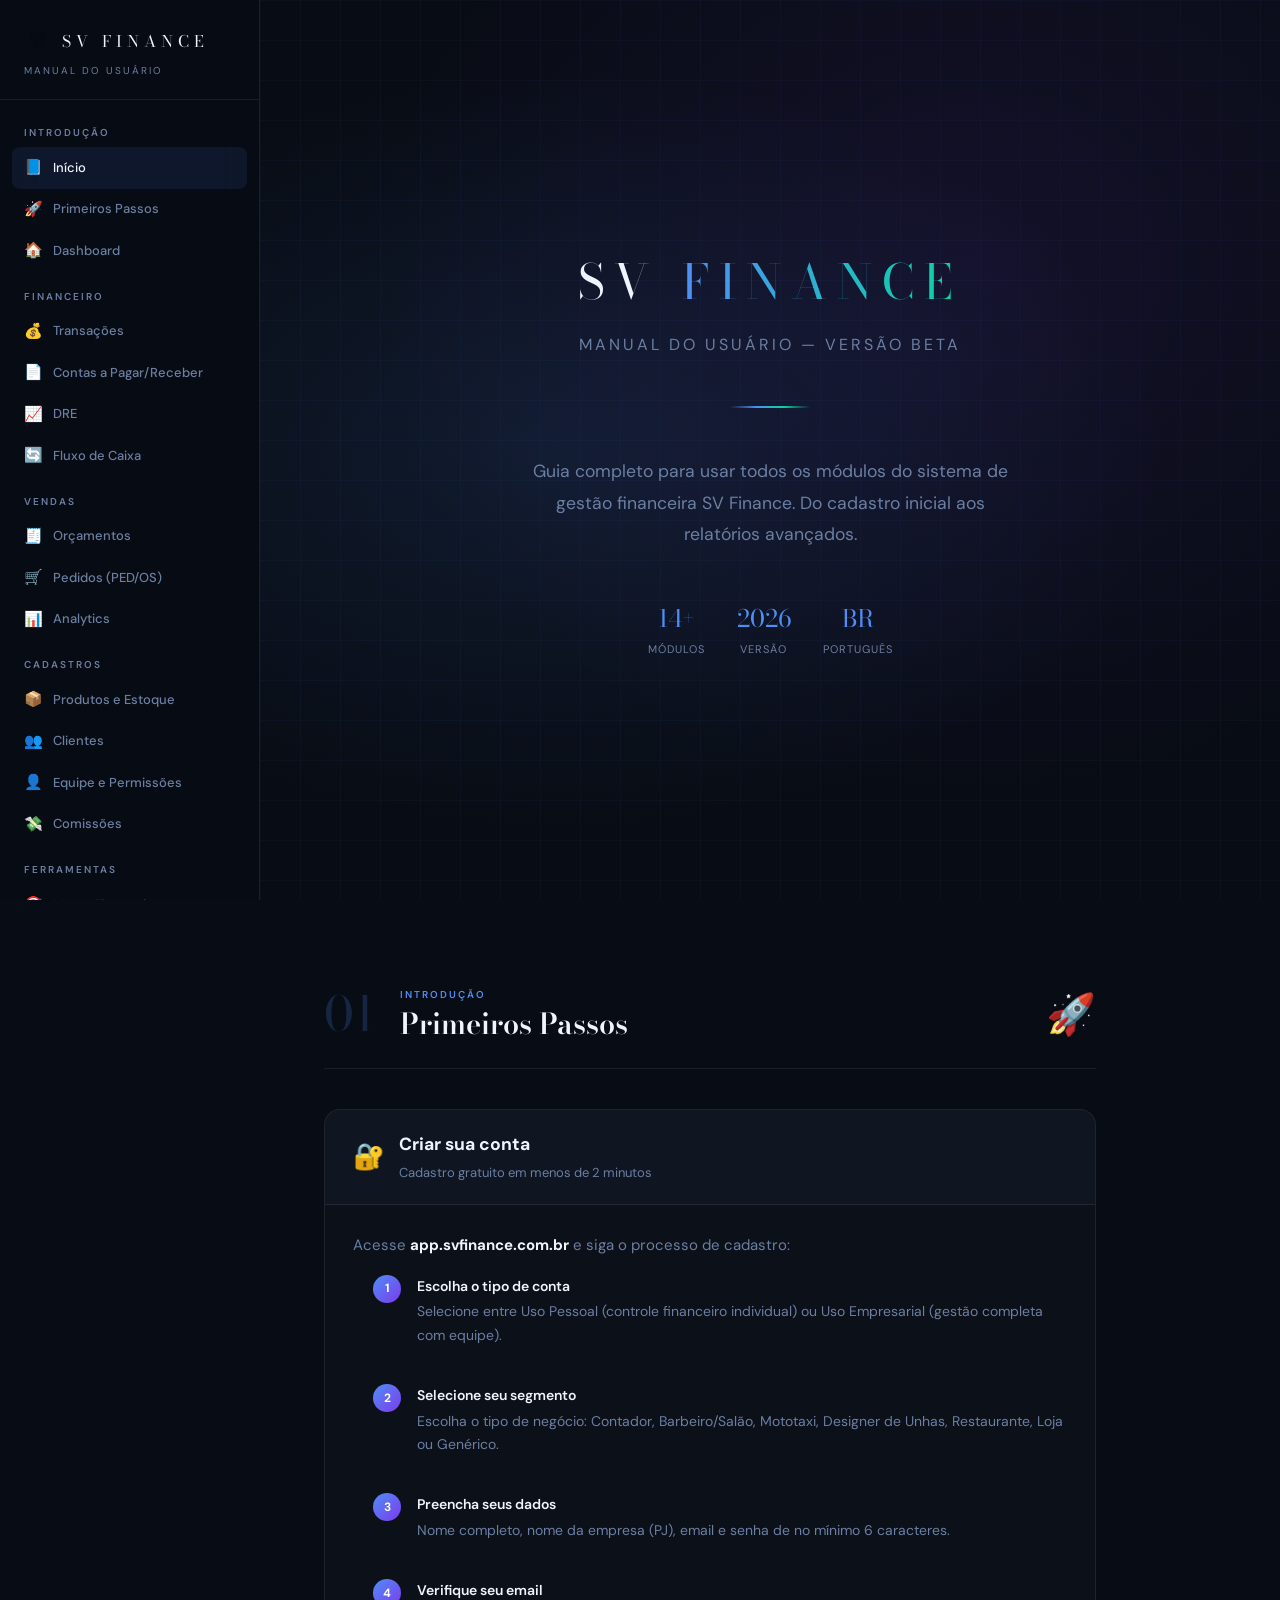
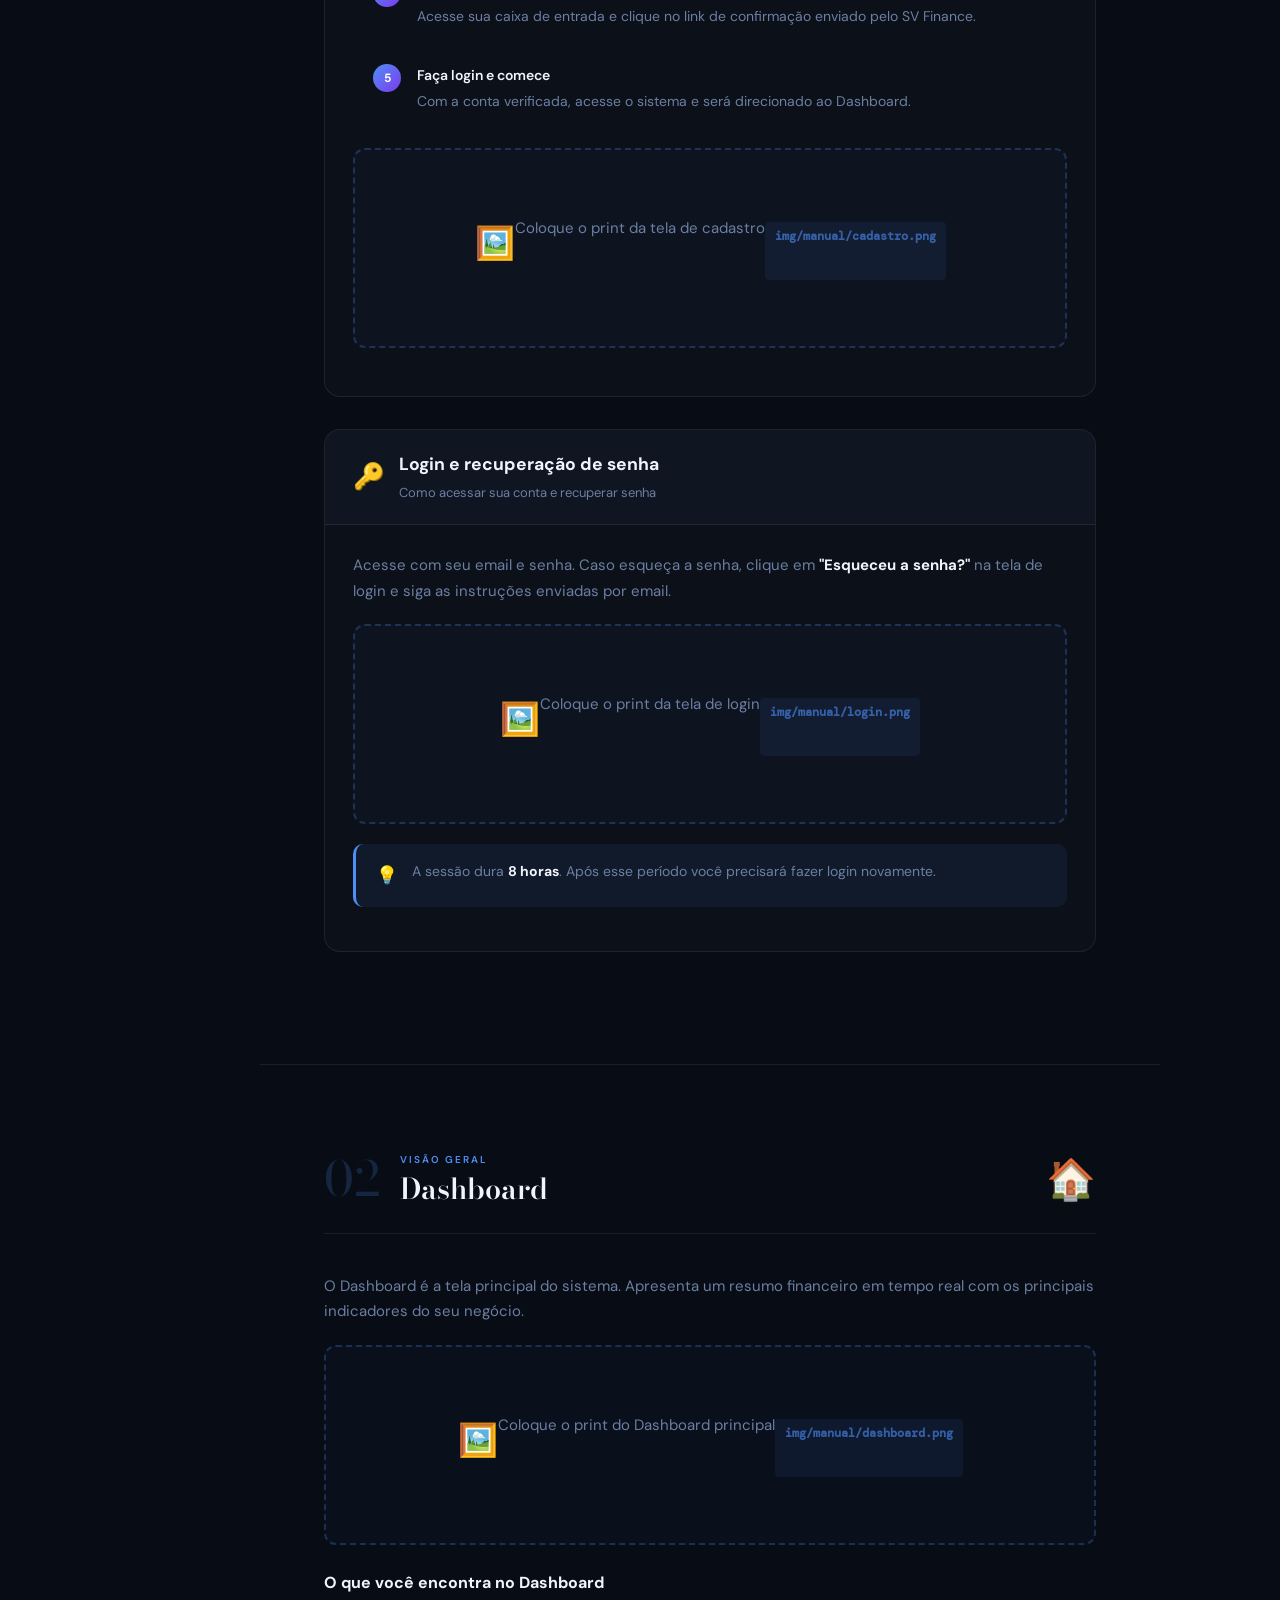
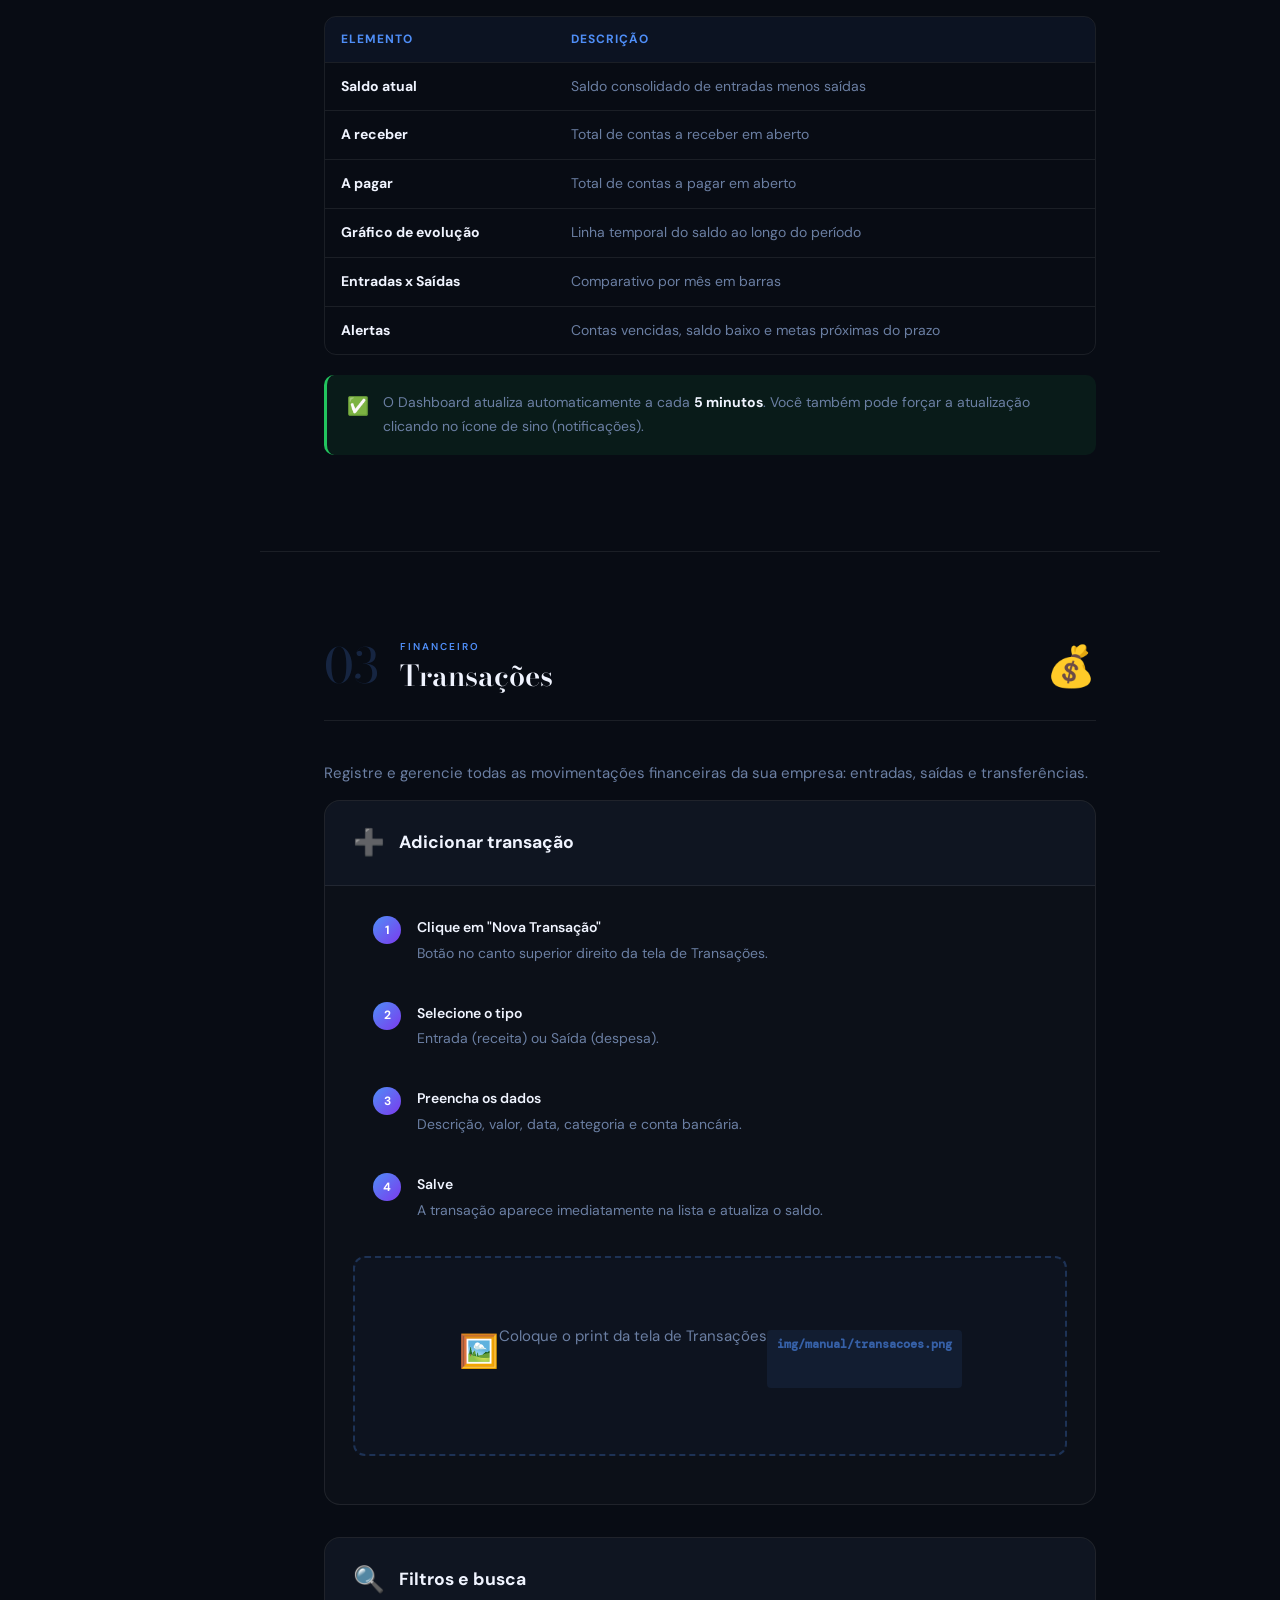
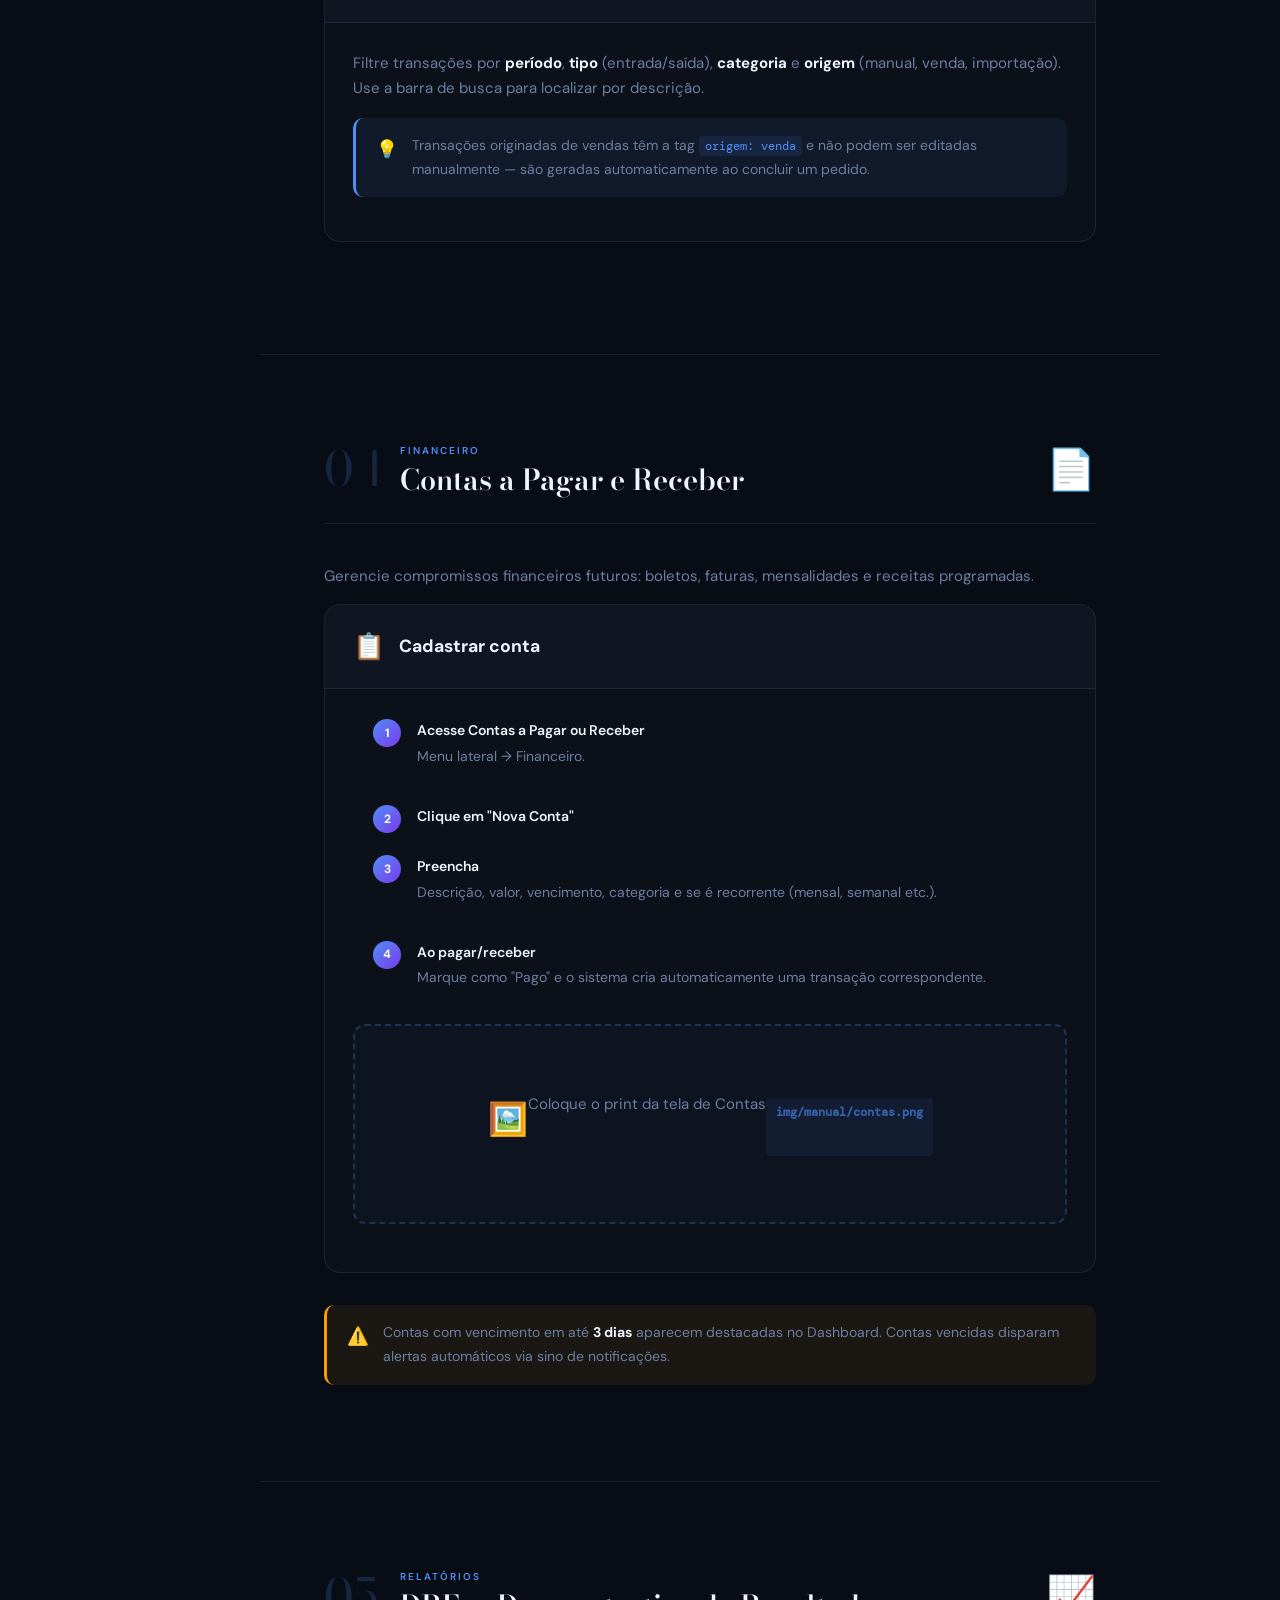
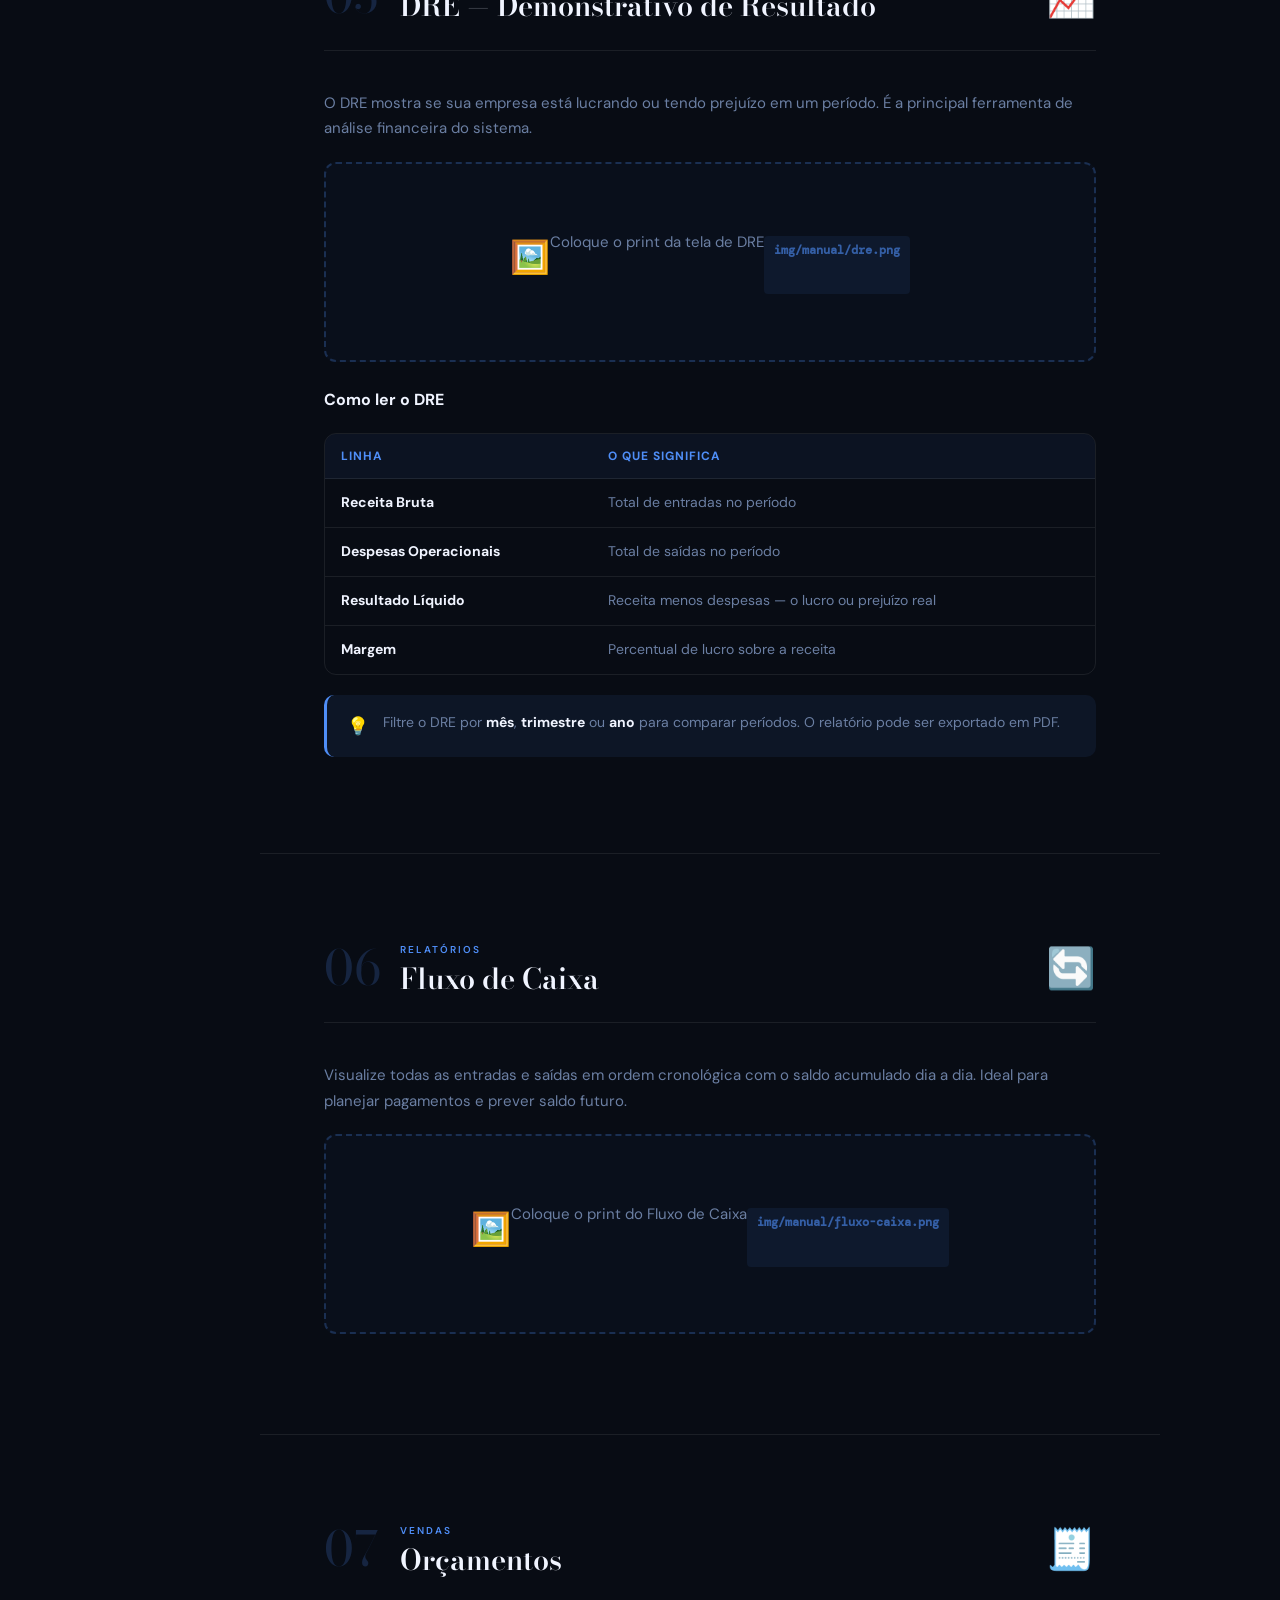
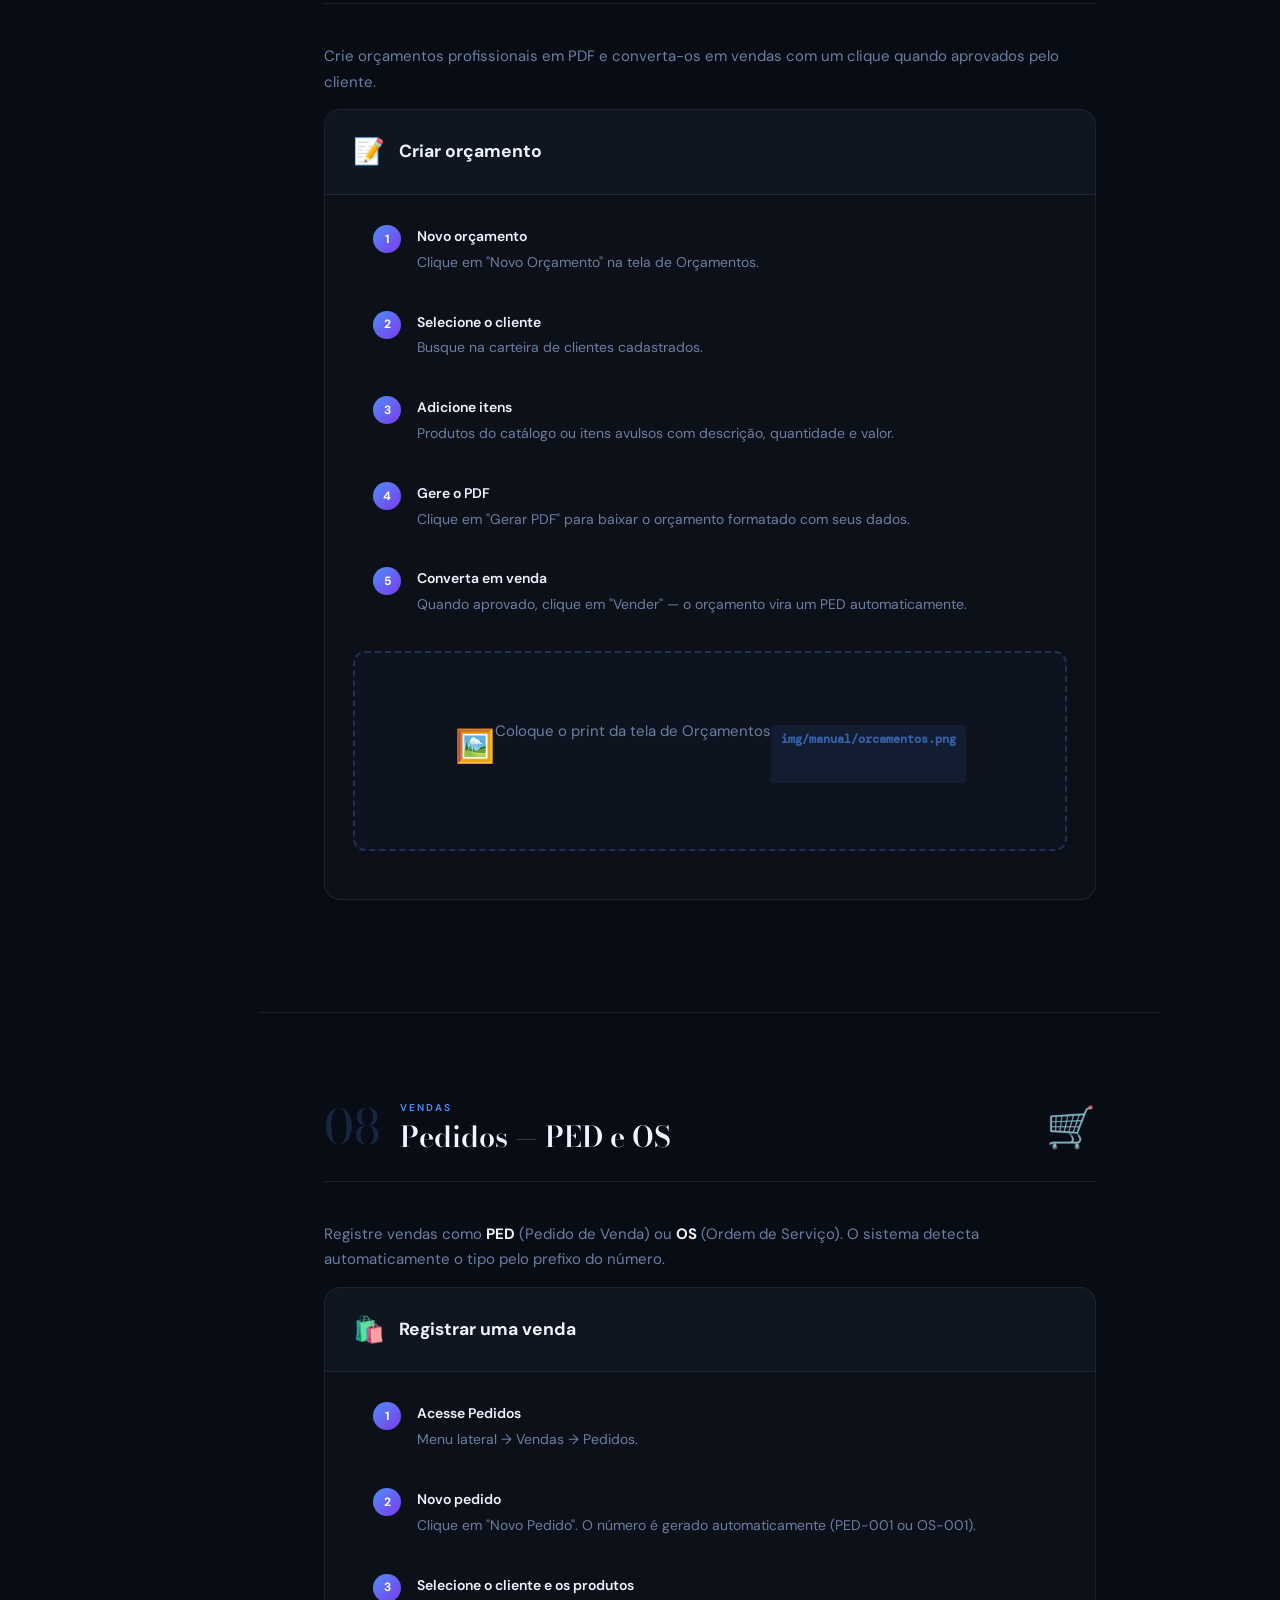
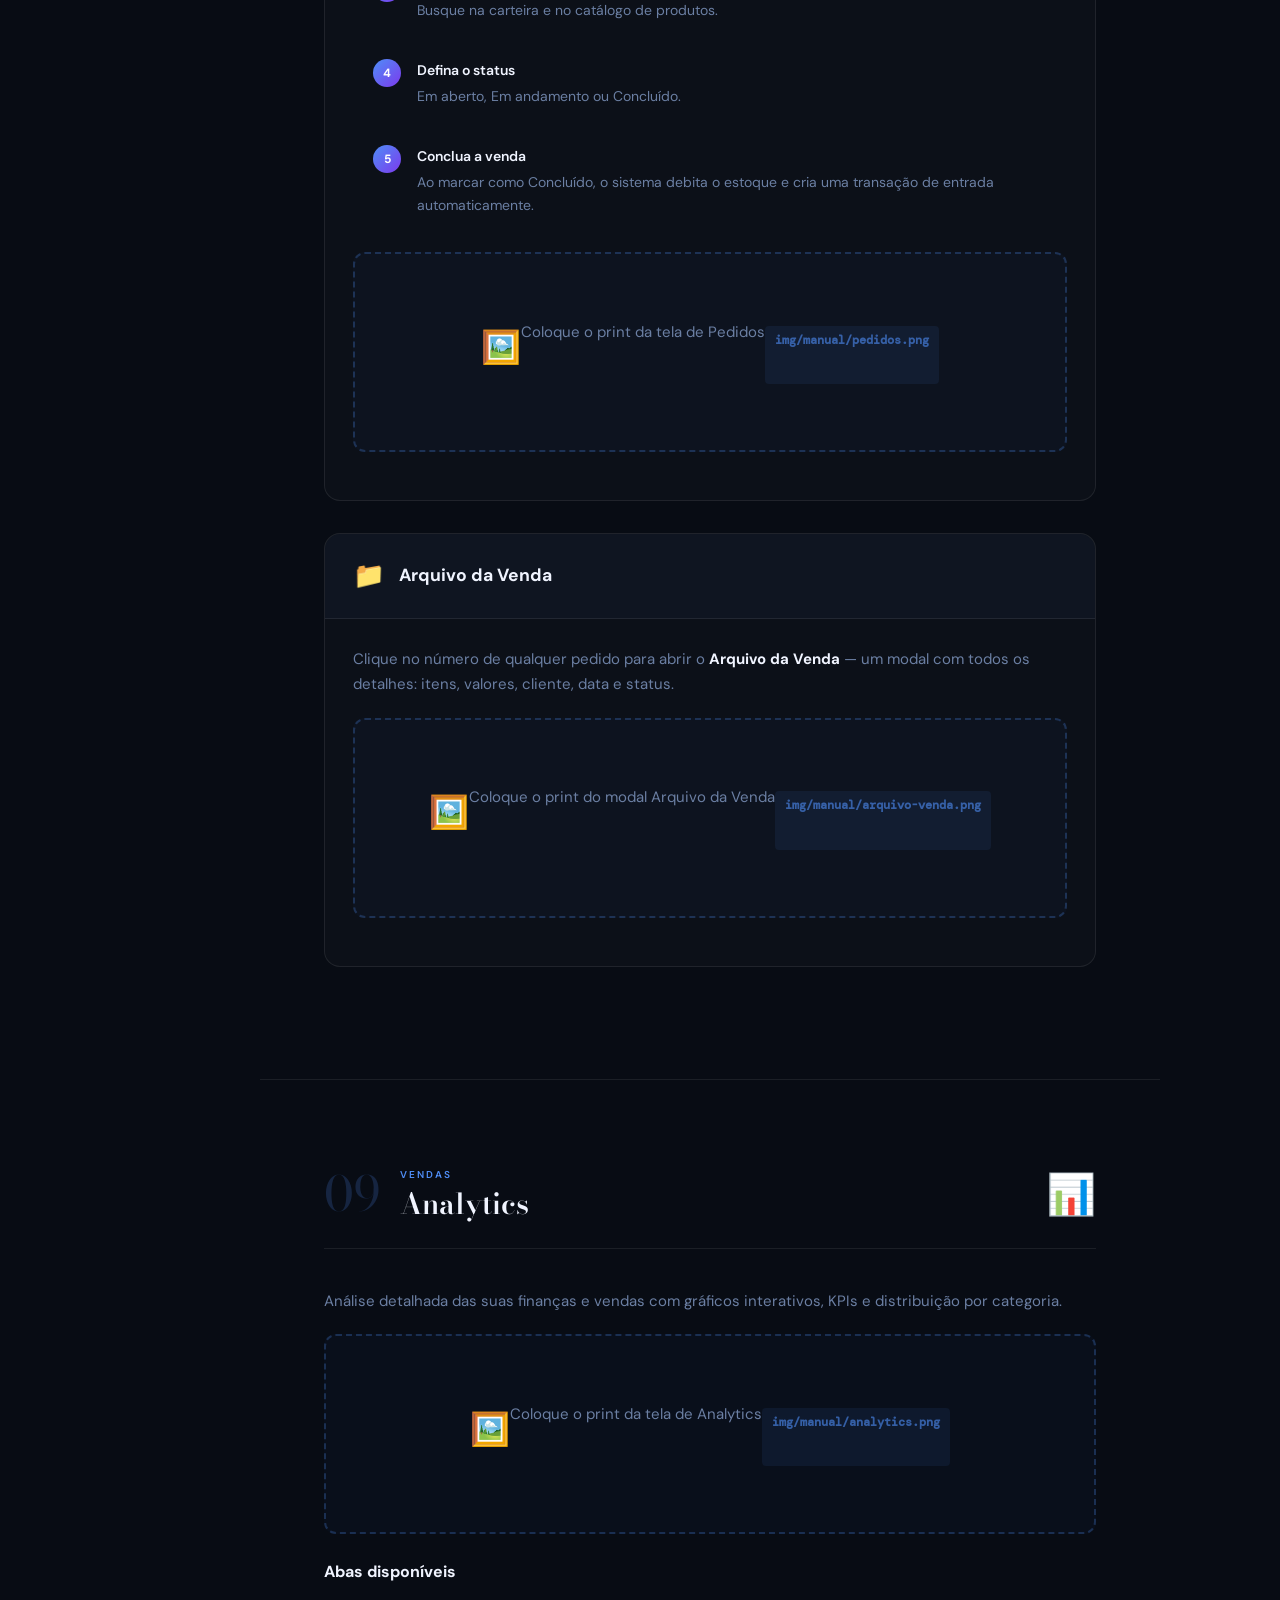
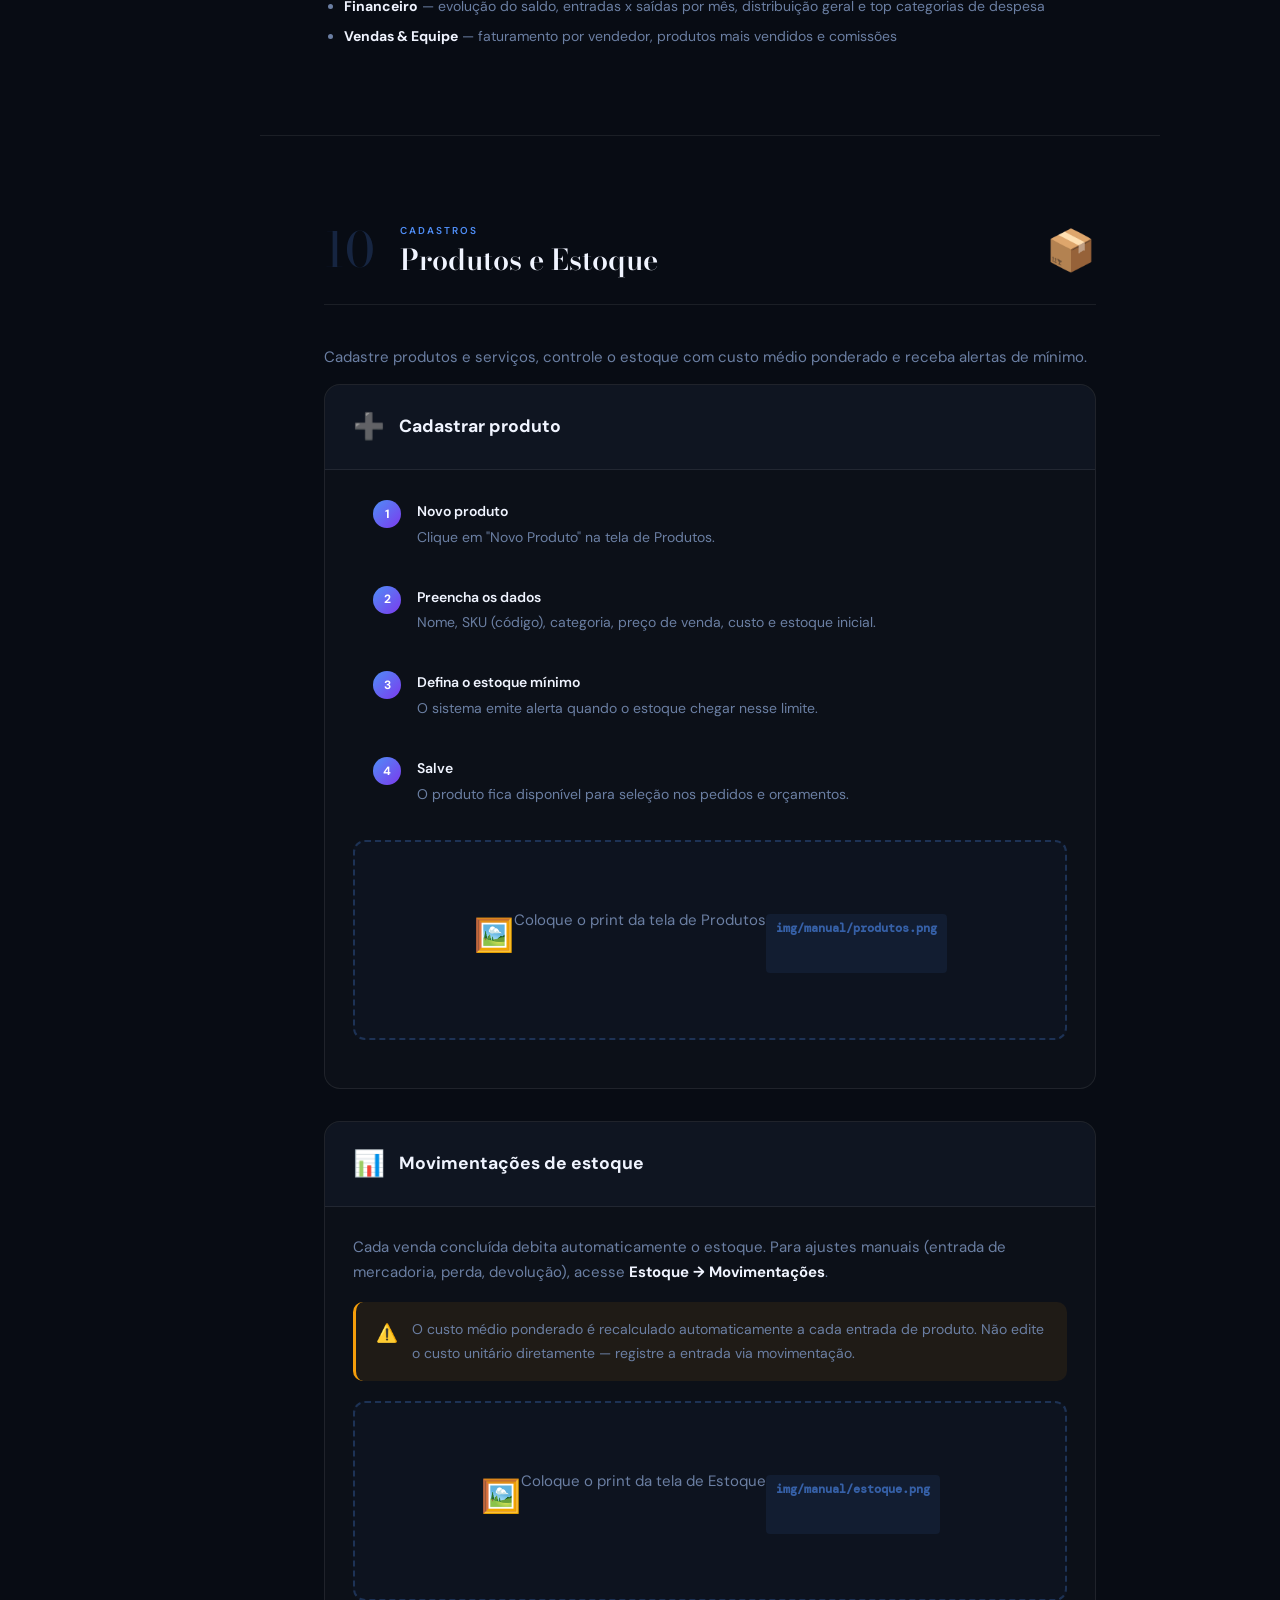
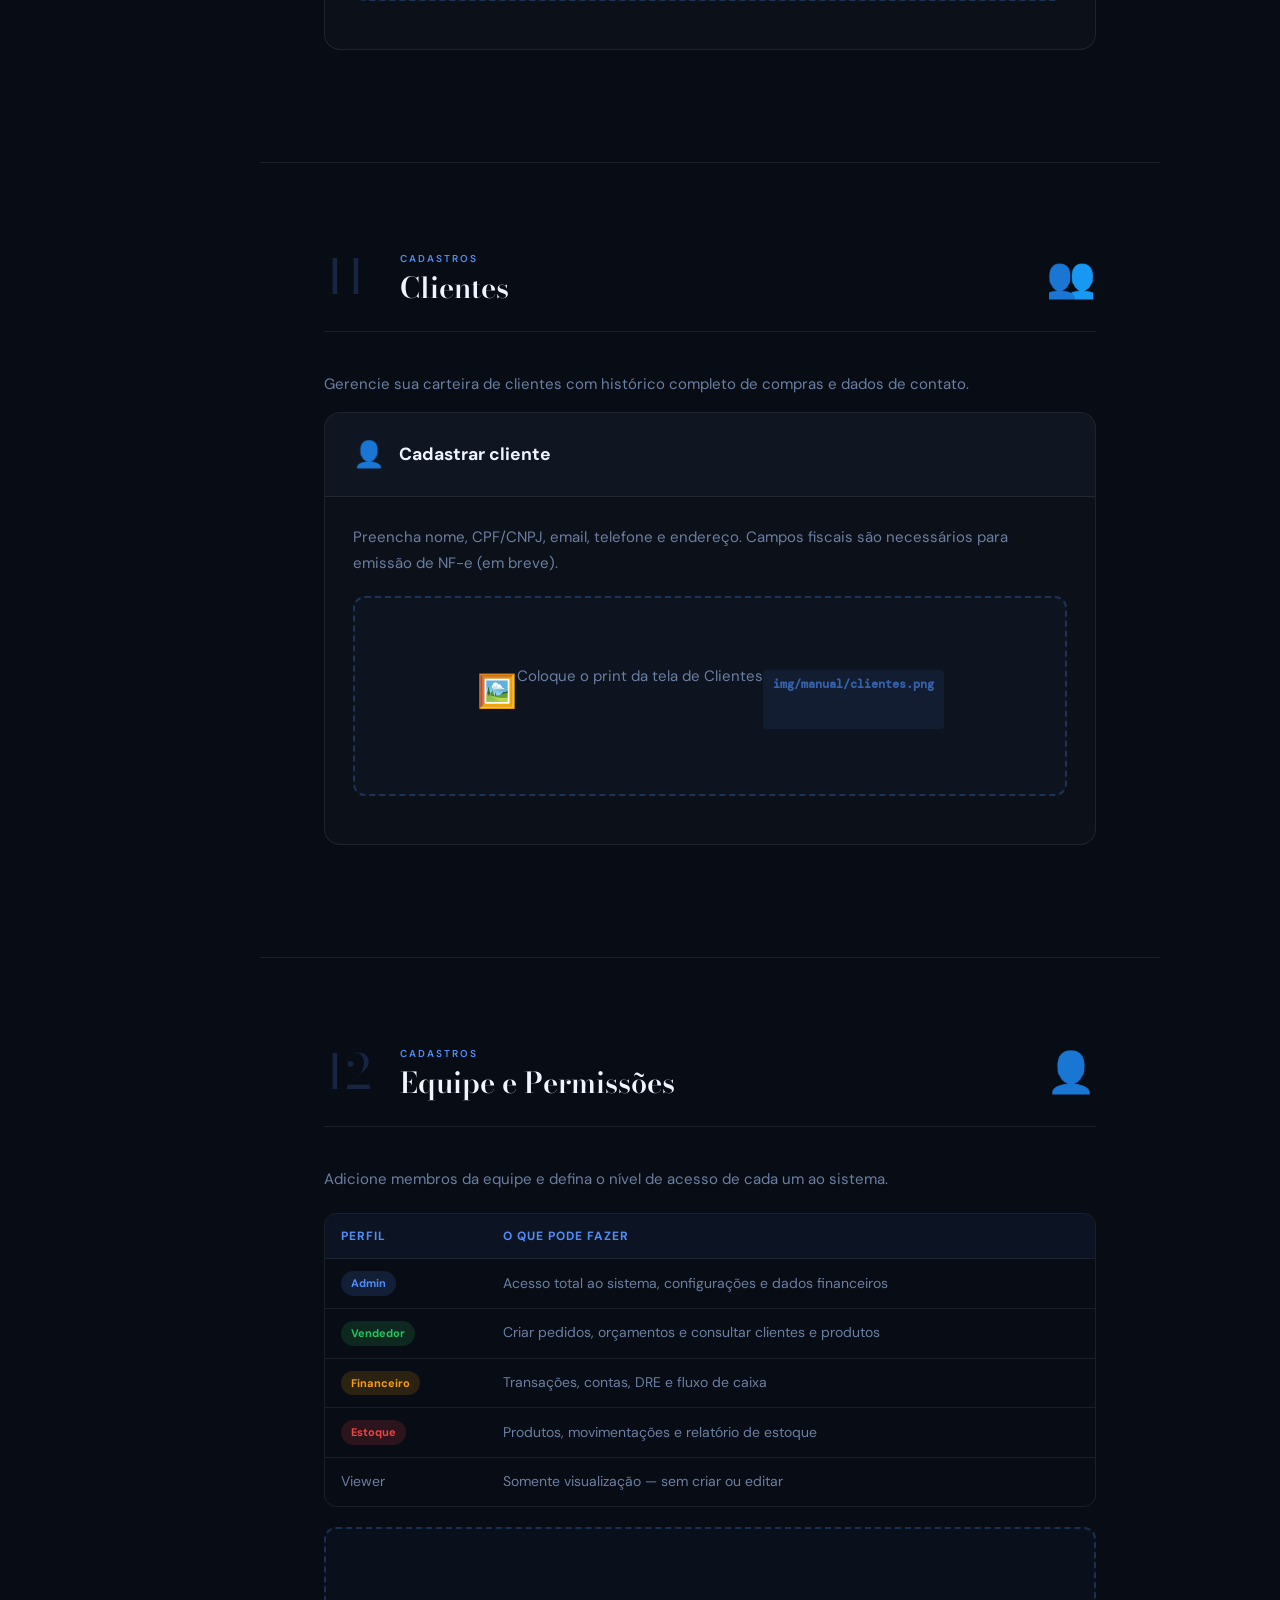
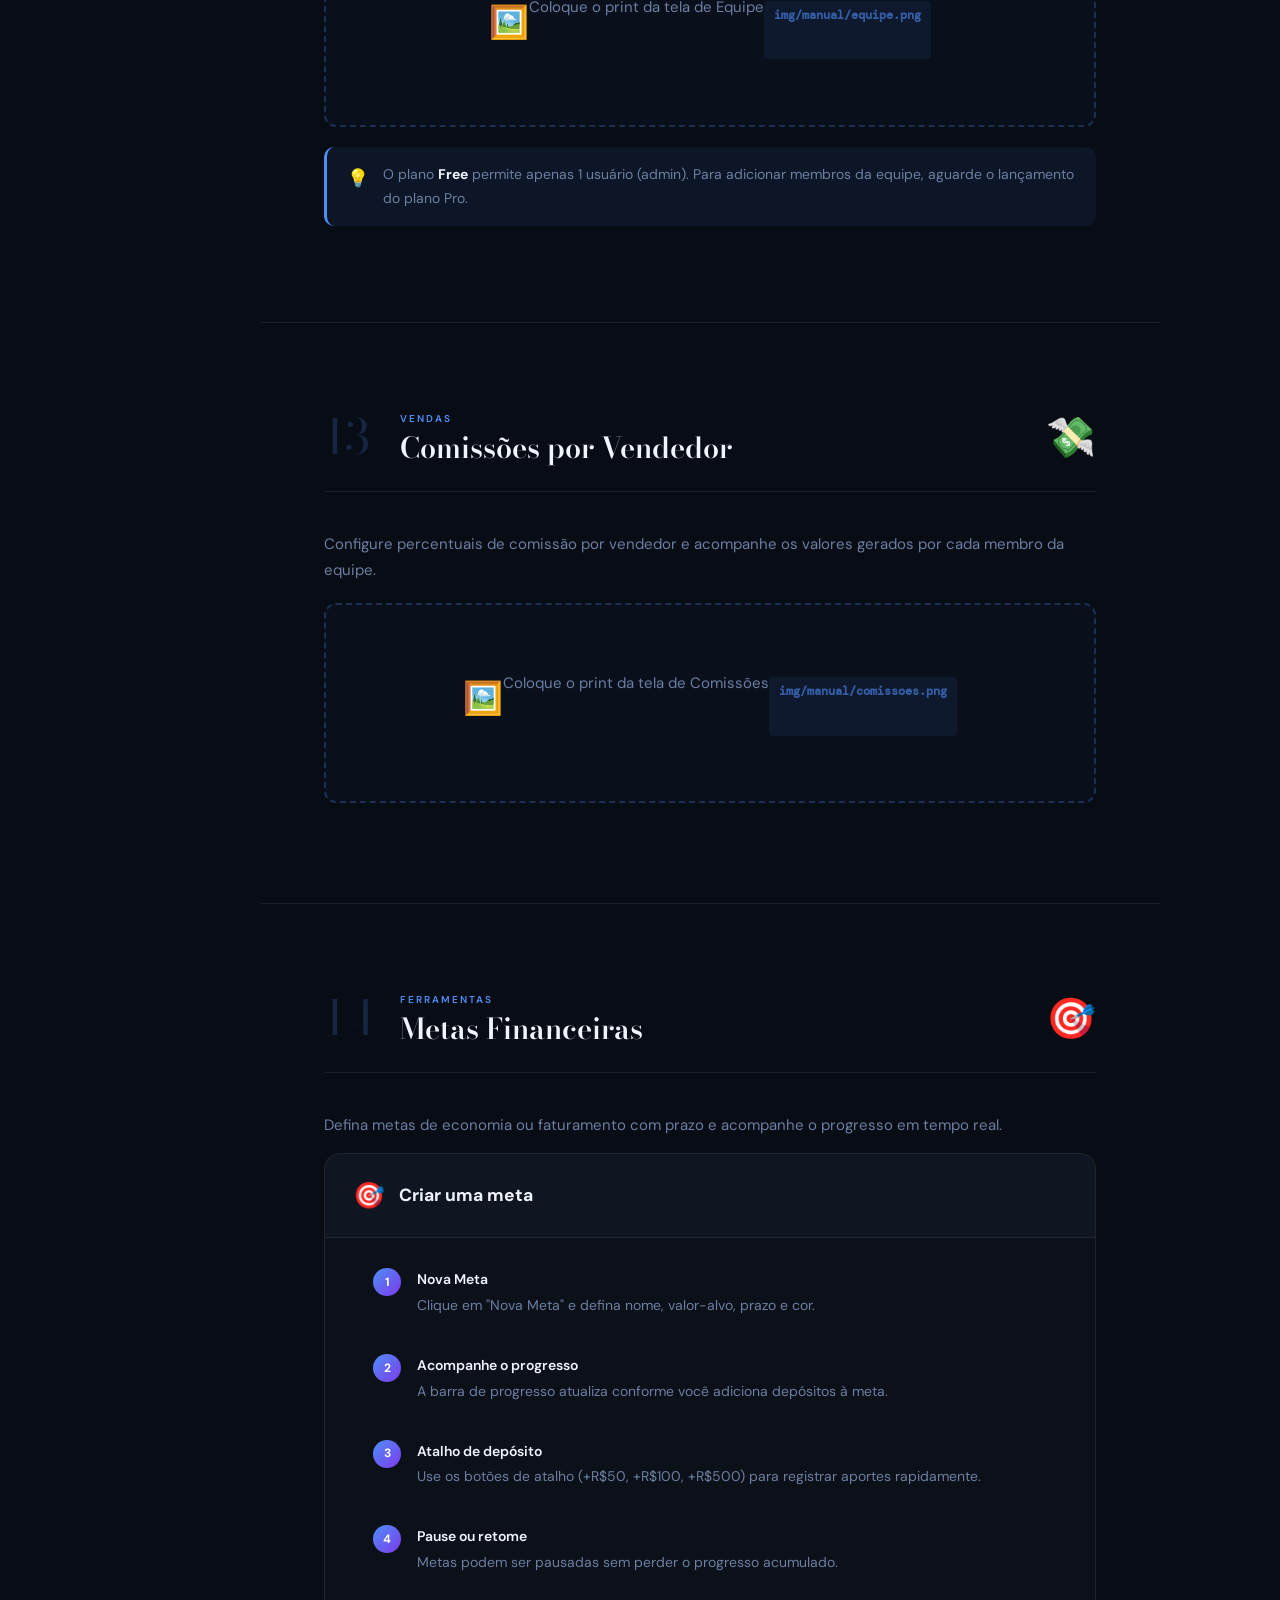
==== manual.html @ a4552943 "Create manual.html" ====
<!DOCTYPE html>
<html lang="pt-BR">
<head>
<meta charset="UTF-8"/>
<meta name="viewport" content="width=device-width, initial-scale=1.0"/>
<title>Manual do Usuário — SV Finance</title>
<link href="https://fonts.googleapis.com/css2?family=Bodoni+Moda:ital,wght@0,400;0,600;1,400&family=DM+Sans:wght@300;400;500;600&family=DM+Mono:wght@400;500&display=swap" rel="stylesheet"/>
<style>
:root {
  --bg: #080c14;
  --bg2: #0d1424;
  --surface: rgba(255,255,255,0.04);
  --border: rgba(255,255,255,0.08);
  --primary: #4f8ef7;
  --p2: #7c3aed;
  --accent: #06d6a0;
  --text: #f0f4ff;
  --muted: #6b7fa3;
  --danger: #ef4444;
  --warning: #f59e0b;
  --success: #22c55e;
}

*, *::before, *::after { box-sizing: border-box; margin: 0; padding: 0; }

html { scroll-behavior: smooth; }

body {
  background: var(--bg);
  color: var(--text);
  font-family: 'DM Sans', sans-serif;
  font-size: 15px;
  line-height: 1.7;
}

/* ── SIDEBAR ── */
.sidebar {
  position: fixed; top: 0; left: 0; bottom: 0;
  width: 260px; z-index: 50;
  background: rgba(8,12,20,0.95);
  backdrop-filter: blur(20px);
  border-right: 1px solid var(--border);
  overflow-y: auto;
  padding: 0 0 40px;
}
.sidebar-logo {
  padding: 28px 24px 20px;
  border-bottom: 1px solid var(--border);
  margin-bottom: 12px;
}
.sidebar-logo .brand {
  font-family: 'Bodoni Moda', Georgia, serif;
  font-size: 1rem; letter-spacing: 5px;
  text-transform: uppercase; color: var(--text);
  display: flex; align-items: center; gap: 10px;
}
.sidebar-logo .brand img {
  width: 28px; height: 28px; object-fit: contain;
}
.sidebar-logo .manual-label {
  font-size: 10px; color: var(--muted);
  letter-spacing: 2px; text-transform: uppercase;
  margin-top: 6px;
}
.nav-group { padding: 0 12px; margin-bottom: 4px; }
.nav-group-title {
  font-size: 10px; font-weight: 600; letter-spacing: 2px;
  text-transform: uppercase; color: var(--muted);
  padding: 12px 12px 6px;
}
.nav-item {
  display: flex; align-items: center; gap: 10px;
  padding: 8px 12px; border-radius: 8px;
  color: var(--muted); text-decoration: none;
  font-size: 13px; font-weight: 500;
  transition: all 0.2s; cursor: pointer;
}
.nav-item:hover, .nav-item.active {
  background: rgba(79,142,247,0.1);
  color: var(--text);
}
.nav-item .nav-icon { font-size: 15px; flex-shrink: 0; }

/* ── MAIN ── */
.main {
  margin-left: 260px;
  padding: 0;
}

/* ── CAPA ── */
.cover {
  min-height: 100vh;
  display: flex; flex-direction: column;
  align-items: center; justify-content: center;
  text-align: center;
  position: relative;
  overflow: hidden;
  padding: 80px 40px;
  background: radial-gradient(ellipse at 30% 50%, rgba(79,142,247,0.12) 0%, transparent 60%),
              radial-gradient(ellipse at 70% 30%, rgba(124,58,237,0.1) 0%, transparent 60%),
              var(--bg);
}
.cover::before {
  content: '';
  position: absolute; inset: 0;
  background-image:
    linear-gradient(rgba(79,142,247,0.04) 1px, transparent 1px),
    linear-gradient(90deg, rgba(79,142,247,0.04) 1px, transparent 1px);
  background-size: 40px 40px;
}
.cover-inner { position: relative; z-index: 1; max-width: 700px; }
.cover-logo {
  font-family: 'Bodoni Moda', Georgia, serif;
  font-size: 3rem; letter-spacing: 10px;
  text-transform: uppercase; color: var(--text);
  margin-bottom: 8px;
}
.cover-logo span {
  background: linear-gradient(90deg, var(--primary), var(--accent));
  -webkit-background-clip: text; -webkit-text-fill-color: transparent; background-clip: text;
}
.cover-subtitle {
  font-size: 1rem; color: var(--muted);
  letter-spacing: 3px; text-transform: uppercase;
  margin-bottom: 48px;
}
.cover-divider {
  width: 80px; height: 2px; margin: 0 auto 48px;
  background: linear-gradient(90deg, transparent, var(--primary), var(--accent), transparent);
}
.cover-desc {
  font-size: 1.1rem; color: var(--muted); line-height: 1.8;
  max-width: 500px; margin: 0 auto 48px;
}
.cover-meta {
  display: flex; gap: 32px; justify-content: center; flex-wrap: wrap;
}
.cover-meta-item { text-align: center; }
.cover-meta-item .val {
  font-family: 'Bodoni Moda', serif;
  font-size: 1.5rem; color: var(--primary);
}
.cover-meta-item .lbl {
  font-size: 11px; color: var(--muted);
  text-transform: uppercase; letter-spacing: 1px;
}

/* ── SEÇÃO ── */
.section {
  padding: 80px 64px;
  border-bottom: 1px solid var(--border);
  max-width: 900px;
}
.section:last-child { border-bottom: none; }

.section-header {
  display: flex; align-items: center; gap: 16px;
  margin-bottom: 40px; padding-bottom: 20px;
  border-bottom: 1px solid var(--border);
}
.section-num {
  font-family: 'Bodoni Moda', serif;
  font-size: 3rem; font-weight: 400;
  color: rgba(79,142,247,0.2); line-height: 1;
  min-width: 60px;
}
.section-title-wrap {}
.section-tag {
  font-size: 10px; font-weight: 600; letter-spacing: 2px;
  text-transform: uppercase; color: var(--primary); margin-bottom: 4px;
}
.section-title {
  font-family: 'Bodoni Moda', Georgia, serif;
  font-size: 1.8rem; font-weight: 600;
  color: var(--text); line-height: 1.2;
}
.section-icon { font-size: 2.5rem; margin-left: auto; }

/* ── MÓDULO ── */
.module {
  background: rgba(255,255,255,0.02);
  border: 1px solid var(--border);
  border-radius: 16px;
  margin-bottom: 32px;
  overflow: hidden;
}
.module-header {
  padding: 20px 28px;
  background: rgba(79,142,247,0.04);
  border-bottom: 1px solid var(--border);
  display: flex; align-items: center; gap: 14px;
}
.module-icon { font-size: 1.6rem; }
.module-title {
  font-family: 'DM Sans', sans-serif;
  font-size: 1.1rem; font-weight: 700; color: var(--text);
}
.module-desc { font-size: 13px; color: var(--muted); margin-top: 2px; }
.module-body { padding: 28px; }

/* ── PRINT SLOT ── */
.print-slot {
  border: 2px dashed rgba(79,142,247,0.25);
  border-radius: 12px;
  background: rgba(79,142,247,0.03);
  padding: 0;
  margin: 20px 0;
  overflow: hidden;
  position: relative;
  min-height: 200px;
  display: flex; align-items: center; justify-content: center;
}
.print-slot img {
  width: 100%; height: auto; display: block;
  border-radius: 10px;
}
.print-slot-placeholder {
  text-align: center; padding: 40px 20px;
  color: var(--muted);
}
.print-slot-placeholder .slot-icon { font-size: 2rem; margin-bottom: 10px; }
.print-slot-placeholder .slot-name {
  font-size: 12px; font-weight: 600;
  color: rgba(79,142,247,0.6);
  font-family: 'DM Mono', monospace;
  background: rgba(79,142,247,0.08);
  padding: 4px 10px; border-radius: 4px;
  display: inline-block; margin-top: 6px;
}

/* ── STEPS ── */
.steps { counter-reset: step; list-style: none; }
.step {
  display: flex; gap: 16px; margin-bottom: 20px;
  counter-increment: step;
}
.step::before {
  content: counter(step);
  min-width: 28px; height: 28px;
  background: linear-gradient(135deg, var(--primary), var(--p2));
  border-radius: 50%;
  display: flex; align-items: center; justify-content: center;
  font-size: 12px; font-weight: 700; color: #fff;
  flex-shrink: 0; margin-top: 2px;
}
.step-content { padding-top: 2px; }
.step-content strong { color: var(--text); font-weight: 600; }
.step-content p { color: var(--muted); font-size: 14px; margin-top: 2px; }

/* ── TIPS ── */
.tip {
  display: flex; gap: 14px; align-items: flex-start;
  padding: 16px 20px; border-radius: 10px;
  margin: 16px 0; font-size: 14px;
}
.tip.info { background: rgba(79,142,247,0.08); border-left: 3px solid var(--primary); color: var(--muted); }
.tip.success { background: rgba(34,197,94,0.08); border-left: 3px solid var(--success); color: var(--muted); }
.tip.warning { background: rgba(245,158,11,0.08); border-left: 3px solid var(--warning); color: var(--muted); }
.tip.danger { background: rgba(239,68,68,0.08); border-left: 3px solid var(--danger); color: var(--muted); }
.tip-icon { font-size: 1.1rem; flex-shrink: 0; margin-top: 1px; }
.tip strong { color: var(--text); }

/* ── TABELA ── */
.table-wrap { overflow-x: auto; margin: 20px 0; border-radius: 12px; border: 1px solid var(--border); }
table { width: 100%; border-collapse: collapse; }
thead { background: rgba(79,142,247,0.06); }
th { padding: 12px 16px; text-align: left; font-size: 12px; font-weight: 700; letter-spacing: 1px; text-transform: uppercase; color: var(--primary); }
td { padding: 12px 16px; font-size: 14px; color: var(--muted); border-top: 1px solid var(--border); }
tr:hover td { background: rgba(255,255,255,0.02); }

/* ── BADGE ── */
.badge {
  display: inline-flex; align-items: center; gap: 5px;
  padding: 3px 10px; border-radius: 20px;
  font-size: 11px; font-weight: 700;
}
.badge.green { background: rgba(34,197,94,0.15); color: var(--success); }
.badge.blue { background: rgba(79,142,247,0.15); color: var(--primary); }
.badge.orange { background: rgba(245,158,11,0.15); color: var(--warning); }
.badge.red { background: rgba(239,68,68,0.15); color: var(--danger); }

/* ── GLOSSÁRIO ── */
.glossary-item { padding: 14px 0; border-bottom: 1px solid var(--border); }
.glossary-item:last-child { border-bottom: none; }
.glossary-term { font-weight: 700; color: var(--primary); font-size: 14px; }
.glossary-def { font-size: 13px; color: var(--muted); margin-top: 3px; }

/* ── PRINT ── */
@media print {
  body { background: #fff; color: #111; }
  .sidebar { display: none; }
  .main { margin-left: 0; }
  .section { padding: 40px 48px; border-color: #e5e7eb; }
  .module { border-color: #e5e7eb; background: #fafafa; }
  .module-header { background: #f3f4f6; }
  .print-slot { border-color: #d1d5db; background: #f9fafb; }
  .print-slot-placeholder { color: #9ca3af; }
  .tip { border-radius: 6px; }
  .cover { background: #fff; min-height: auto; padding: 60px 40px; }
  .cover-logo span { -webkit-text-fill-color: var(--primary); }
  h1,h2,h3 { color: #111; }
  .section-num { color: #d1d5db; }
  .section-title { color: #111; }
  .nav-item, .nav-group-title { color: #6b7280; }
  a { color: #4f8ef7; }
  .module-title { color: #111; }
  td, .glossary-def, .step-content p, .module-desc { color: #374151; }
  .section-tag { color: #4f8ef7; }
}

/* ── SCROLLBAR ── */
.sidebar::-webkit-scrollbar { width: 4px; }
.sidebar::-webkit-scrollbar-track { background: transparent; }
.sidebar::-webkit-scrollbar-thumb { background: var(--border); border-radius: 2px; }

p { color: var(--muted); margin-bottom: 14px; }
h3 { font-family: 'DM Sans', sans-serif; font-size: 1rem; font-weight: 700; color: var(--text); margin: 24px 0 10px; }
ul, ol { padding-left: 20px; color: var(--muted); font-size: 14px; }
li { margin-bottom: 6px; }
strong { color: var(--text); }
code {
  font-family: 'DM Mono', monospace;
  font-size: 12px; background: rgba(79,142,247,0.1);
  padding: 2px 6px; border-radius: 4px; color: var(--primary);
}
</style>
</head>
<body>

<!-- ══ SIDEBAR ══ -->
<aside class="sidebar">
  <div class="sidebar-logo">
    <div class="brand">
      <img src="img/logo.png" alt="SV Finance" onerror="this.style.display='none'"/>
      SV Finance
    </div>
    <div class="manual-label">Manual do Usuário</div>
  </div>

  <div class="nav-group">
    <div class="nav-group-title">Introdução</div>
    <a class="nav-item" href="#capa"><span class="nav-icon">📘</span> Início</a>
    <a class="nav-item" href="#s1"><span class="nav-icon">🚀</span> Primeiros Passos</a>
    <a class="nav-item" href="#s2"><span class="nav-icon">🏠</span> Dashboard</a>
  </div>

  <div class="nav-group">
    <div class="nav-group-title">Financeiro</div>
    <a class="nav-item" href="#s3"><span class="nav-icon">💰</span> Transações</a>
    <a class="nav-item" href="#s4"><span class="nav-icon">📄</span> Contas a Pagar/Receber</a>
    <a class="nav-item" href="#s5"><span class="nav-icon">📈</span> DRE</a>
    <a class="nav-item" href="#s6"><span class="nav-icon">🔄</span> Fluxo de Caixa</a>
  </div>

  <div class="nav-group">
    <div class="nav-group-title">Vendas</div>
    <a class="nav-item" href="#s7"><span class="nav-icon">🧾</span> Orçamentos</a>
    <a class="nav-item" href="#s8"><span class="nav-icon">🛒</span> Pedidos (PED/OS)</a>
    <a class="nav-item" href="#s9"><span class="nav-icon">📊</span> Analytics</a>
  </div>

  <div class="nav-group">
    <div class="nav-group-title">Cadastros</div>
    <a class="nav-item" href="#s10"><span class="nav-icon">📦</span> Produtos e Estoque</a>
    <a class="nav-item" href="#s11"><span class="nav-icon">👥</span> Clientes</a>
    <a class="nav-item" href="#s12"><span class="nav-icon">👤</span> Equipe e Permissões</a>
    <a class="nav-item" href="#s13"><span class="nav-icon">💸</span> Comissões</a>
  </div>

  <div class="nav-group">
    <div class="nav-group-title">Ferramentas</div>
    <a class="nav-item" href="#s14"><span class="nav-icon">🎯</span> Metas Financeiras</a>
    <a class="nav-item" href="#s15"><span class="nav-icon">📂</span> Importação e Exportação</a>
    <a class="nav-item" href="#s16"><span class="nav-icon">🔔</span> Alertas Automáticos</a>
    <a class="nav-item" href="#s17"><span class="nav-icon">⚙️</span> Configurações</a>
  </div>

  <div class="nav-group">
    <div class="nav-group-title">Referência</div>
    <a class="nav-item" href="#s18"><span class="nav-icon">📋</span> Relatórios</a>
    <a class="nav-item" href="#s19"><span class="nav-icon">📖</span> Glossário</a>
    <a class="nav-item" href="#s20"><span class="nav-icon">❓</span> Suporte</a>
  </div>
</aside>

<!-- ══ MAIN ══ -->
<main class="main">

<!-- CAPA -->
<div class="cover" id="capa">
  <div class="cover-inner">
    <div class="cover-logo">SV <span>Finance</span></div>
    <div class="cover-subtitle">Manual do Usuário — Versão Beta</div>
    <div class="cover-divider"></div>
    <p class="cover-desc">Guia completo para usar todos os módulos do sistema de gestão financeira SV Finance. Do cadastro inicial aos relatórios avançados.</p>
    <div class="cover-meta">
      <div class="cover-meta-item">
        <div class="val">14+</div>
        <div class="lbl">Módulos</div>
      </div>
      <div class="cover-meta-item">
        <div class="val">2026</div>
        <div class="lbl">Versão</div>
      </div>
      <div class="cover-meta-item">
        <div class="val">BR</div>
        <div class="lbl">Português</div>
      </div>
    </div>
  </div>
</div>

<!-- ══ S1 — PRIMEIROS PASSOS ══ -->
<section class="section" id="s1">
  <div class="section-header">
    <div class="section-num">01</div>
    <div class="section-title-wrap">
      <div class="section-tag">Introdução</div>
      <div class="section-title">Primeiros Passos</div>
    </div>
    <div class="section-icon">🚀</div>
  </div>

  <div class="module">
    <div class="module-header">
      <span class="module-icon">🔐</span>
      <div>
        <div class="module-title">Criar sua conta</div>
        <div class="module-desc">Cadastro gratuito em menos de 2 minutos</div>
      </div>
    </div>
    <div class="module-body">
      <p>Acesse <strong>app.svfinance.com.br</strong> e siga o processo de cadastro:</p>
      <ol class="steps">
        <li class="step"><div class="step-content"><strong>Escolha o tipo de conta</strong><p>Selecione entre Uso Pessoal (controle financeiro individual) ou Uso Empresarial (gestão completa com equipe).</p></div></li>
        <li class="step"><div class="step-content"><strong>Selecione seu segmento</strong><p>Escolha o tipo de negócio: Contador, Barbeiro/Salão, Mototaxi, Designer de Unhas, Restaurante, Loja ou Genérico.</p></div></li>
        <li class="step"><div class="step-content"><strong>Preencha seus dados</strong><p>Nome completo, nome da empresa (PJ), email e senha de no mínimo 6 caracteres.</p></div></li>
        <li class="step"><div class="step-content"><strong>Verifique seu email</strong><p>Acesse sua caixa de entrada e clique no link de confirmação enviado pelo SV Finance.</p></div></li>
        <li class="step"><div class="step-content"><strong>Faça login e comece</strong><p>Com a conta verificada, acesse o sistema e será direcionado ao Dashboard.</p></div></li>
      </ol>
      <div class="print-slot">
        <img src="img/manual/cadastro.png" alt="Tela de cadastro" onerror="this.style.display='none';this.nextElementSibling.style.display='flex'"/>
        <div class="print-slot-placeholder">
          <div class="slot-icon">🖼️</div>
          <div>Coloque o print da tela de cadastro</div>
          <div class="slot-name">img/manual/cadastro.png</div>
        </div>
      </div>
    </div>
  </div>

  <div class="module">
    <div class="module-header">
      <span class="module-icon">🔑</span>
      <div>
        <div class="module-title">Login e recuperação de senha</div>
        <div class="module-desc">Como acessar sua conta e recuperar senha</div>
      </div>
    </div>
    <div class="module-body">
      <p>Acesse com seu email e senha. Caso esqueça a senha, clique em <strong>"Esqueceu a senha?"</strong> na tela de login e siga as instruções enviadas por email.</p>
      <div class="print-slot">
        <img src="img/manual/login.png" alt="Tela de login" onerror="this.style.display='none';this.nextElementSibling.style.display='flex'"/>
        <div class="print-slot-placeholder">
          <div class="slot-icon">🖼️</div>
          <div>Coloque o print da tela de login</div>
          <div class="slot-name">img/manual/login.png</div>
        </div>
      </div>
      <div class="tip info"><span class="tip-icon">💡</span><div>A sessão dura <strong>8 horas</strong>. Após esse período você precisará fazer login novamente.</div></div>
    </div>
  </div>

</section>

<!-- ══ S2 — DASHBOARD ══ -->
<section class="section" id="s2">
  <div class="section-header">
    <div class="section-num">02</div>
    <div class="section-title-wrap">
      <div class="section-tag">Visão Geral</div>
      <div class="section-title">Dashboard</div>
    </div>
    <div class="section-icon">🏠</div>
  </div>

  <p>O Dashboard é a tela principal do sistema. Apresenta um resumo financeiro em tempo real com os principais indicadores do seu negócio.</p>

  <div class="print-slot">
    <img src="img/manual/dashboard.png" alt="Dashboard" onerror="this.style.display='none';this.nextElementSibling.style.display='flex'"/>
    <div class="print-slot-placeholder">
      <div class="slot-icon">🖼️</div>
      <div>Coloque o print do Dashboard principal</div>
      <div class="slot-name">img/manual/dashboard.png</div>
    </div>
  </div>

  <h3>O que você encontra no Dashboard</h3>
  <div class="table-wrap">
    <table>
      <thead><tr><th>Elemento</th><th>Descrição</th></tr></thead>
      <tbody>
        <tr><td><strong>Saldo atual</strong></td><td>Saldo consolidado de entradas menos saídas</td></tr>
        <tr><td><strong>A receber</strong></td><td>Total de contas a receber em aberto</td></tr>
        <tr><td><strong>A pagar</strong></td><td>Total de contas a pagar em aberto</td></tr>
        <tr><td><strong>Gráfico de evolução</strong></td><td>Linha temporal do saldo ao longo do período</td></tr>
        <tr><td><strong>Entradas x Saídas</strong></td><td>Comparativo por mês em barras</td></tr>
        <tr><td><strong>Alertas</strong></td><td>Contas vencidas, saldo baixo e metas próximas do prazo</td></tr>
      </tbody>
    </table>
  </div>

  <div class="tip success"><span class="tip-icon">✅</span><div>O Dashboard atualiza automaticamente a cada <strong>5 minutos</strong>. Você também pode forçar a atualização clicando no ícone de sino (notificações).</div></div>
</section>

<!-- ══ S3 — TRANSAÇÕES ══ -->
<section class="section" id="s3">
  <div class="section-header">
    <div class="section-num">03</div>
    <div class="section-title-wrap">
      <div class="section-tag">Financeiro</div>
      <div class="section-title">Transações</div>
    </div>
    <div class="section-icon">💰</div>
  </div>

  <p>Registre e gerencie todas as movimentações financeiras da sua empresa: entradas, saídas e transferências.</p>

  <div class="module">
    <div class="module-header">
      <span class="module-icon">➕</span>
      <div><div class="module-title">Adicionar transação</div></div>
    </div>
    <div class="module-body">
      <ol class="steps">
        <li class="step"><div class="step-content"><strong>Clique em "Nova Transação"</strong><p>Botão no canto superior direito da tela de Transações.</p></div></li>
        <li class="step"><div class="step-content"><strong>Selecione o tipo</strong><p>Entrada (receita) ou Saída (despesa).</p></div></li>
        <li class="step"><div class="step-content"><strong>Preencha os dados</strong><p>Descrição, valor, data, categoria e conta bancária.</p></div></li>
        <li class="step"><div class="step-content"><strong>Salve</strong><p>A transação aparece imediatamente na lista e atualiza o saldo.</p></div></li>
      </ol>
      <div class="print-slot">
        <img src="img/manual/transacoes.png" alt="Transações" onerror="this.style.display='none';this.nextElementSibling.style.display='flex'"/>
        <div class="print-slot-placeholder">
          <div class="slot-icon">🖼️</div>
          <div>Coloque o print da tela de Transações</div>
          <div class="slot-name">img/manual/transacoes.png</div>
        </div>
      </div>
    </div>
  </div>

  <div class="module">
    <div class="module-header">
      <span class="module-icon">🔍</span>
      <div><div class="module-title">Filtros e busca</div></div>
    </div>
    <div class="module-body">
      <p>Filtre transações por <strong>período</strong>, <strong>tipo</strong> (entrada/saída), <strong>categoria</strong> e <strong>origem</strong> (manual, venda, importação). Use a barra de busca para localizar por descrição.</p>
      <div class="tip info"><span class="tip-icon">💡</span><div>Transações originadas de vendas têm a tag <code>origem: venda</code> e não podem ser editadas manualmente — são geradas automaticamente ao concluir um pedido.</div></div>
    </div>
  </div>
</section>

<!-- ══ S4 — CONTAS ══ -->
<section class="section" id="s4">
  <div class="section-header">
    <div class="section-num">04</div>
    <div class="section-title-wrap">
      <div class="section-tag">Financeiro</div>
      <div class="section-title">Contas a Pagar e Receber</div>
    </div>
    <div class="section-icon">📄</div>
  </div>

  <p>Gerencie compromissos financeiros futuros: boletos, faturas, mensalidades e receitas programadas.</p>

  <div class="module">
    <div class="module-header">
      <span class="module-icon">📋</span>
      <div><div class="module-title">Cadastrar conta</div></div>
    </div>
    <div class="module-body">
      <ol class="steps">
        <li class="step"><div class="step-content"><strong>Acesse Contas a Pagar ou Receber</strong><p>Menu lateral → Financeiro.</p></div></li>
        <li class="step"><div class="step-content"><strong>Clique em "Nova Conta"</strong></div></li>
        <li class="step"><div class="step-content"><strong>Preencha</strong><p>Descrição, valor, vencimento, categoria e se é recorrente (mensal, semanal etc.).</p></div></li>
        <li class="step"><div class="step-content"><strong>Ao pagar/receber</strong><p>Marque como "Pago" e o sistema cria automaticamente uma transação correspondente.</p></div></li>
      </ol>
      <div class="print-slot">
        <img src="img/manual/contas.png" alt="Contas" onerror="this.style.display='none';this.nextElementSibling.style.display='flex'"/>
        <div class="print-slot-placeholder">
          <div class="slot-icon">🖼️</div>
          <div>Coloque o print da tela de Contas</div>
          <div class="slot-name">img/manual/contas.png</div>
        </div>
      </div>
    </div>
  </div>

  <div class="tip warning"><span class="tip-icon">⚠️</span><div>Contas com vencimento em até <strong>3 dias</strong> aparecem destacadas no Dashboard. Contas vencidas disparam alertas automáticos via sino de notificações.</div></div>
</section>

<!-- ══ S5 — DRE ══ -->
<section class="section" id="s5">
  <div class="section-header">
    <div class="section-num">05</div>
    <div class="section-title-wrap">
      <div class="section-tag">Relatórios</div>
      <div class="section-title">DRE — Demonstrativo de Resultado</div>
    </div>
    <div class="section-icon">📈</div>
  </div>

  <p>O DRE mostra se sua empresa está lucrando ou tendo prejuízo em um período. É a principal ferramenta de análise financeira do sistema.</p>

  <div class="print-slot">
    <img src="img/manual/dre.png" alt="DRE" onerror="this.style.display='none';this.nextElementSibling.style.display='flex'"/>
    <div class="print-slot-placeholder">
      <div class="slot-icon">🖼️</div>
      <div>Coloque o print da tela de DRE</div>
      <div class="slot-name">img/manual/dre.png</div>
    </div>
  </div>

  <h3>Como ler o DRE</h3>
  <div class="table-wrap">
    <table>
      <thead><tr><th>Linha</th><th>O que significa</th></tr></thead>
      <tbody>
        <tr><td><strong>Receita Bruta</strong></td><td>Total de entradas no período</td></tr>
        <tr><td><strong>Despesas Operacionais</strong></td><td>Total de saídas no período</td></tr>
        <tr><td><strong>Resultado Líquido</strong></td><td>Receita menos despesas — o lucro ou prejuízo real</td></tr>
        <tr><td><strong>Margem</strong></td><td>Percentual de lucro sobre a receita</td></tr>
      </tbody>
    </table>
  </div>
  <div class="tip info"><span class="tip-icon">💡</span><div>Filtre o DRE por <strong>mês</strong>, <strong>trimestre</strong> ou <strong>ano</strong> para comparar períodos. O relatório pode ser exportado em PDF.</div></div>
</section>

<!-- ══ S6 — FLUXO DE CAIXA ══ -->
<section class="section" id="s6">
  <div class="section-header">
    <div class="section-num">06</div>
    <div class="section-title-wrap">
      <div class="section-tag">Relatórios</div>
      <div class="section-title">Fluxo de Caixa</div>
    </div>
    <div class="section-icon">🔄</div>
  </div>

  <p>Visualize todas as entradas e saídas em ordem cronológica com o saldo acumulado dia a dia. Ideal para planejar pagamentos e prever saldo futuro.</p>

  <div class="print-slot">
    <img src="img/manual/fluxo-caixa.png" alt="Fluxo de Caixa" onerror="this.style.display='none';this.nextElementSibling.style.display='flex'"/>
    <div class="print-slot-placeholder">
      <div class="slot-icon">🖼️</div>
      <div>Coloque o print do Fluxo de Caixa</div>
      <div class="slot-name">img/manual/fluxo-caixa.png</div>
    </div>
  </div>
</section>

<!-- ══ S7 — ORÇAMENTOS ══ -->
<section class="section" id="s7">
  <div class="section-header">
    <div class="section-num">07</div>
    <div class="section-title-wrap">
      <div class="section-tag">Vendas</div>
      <div class="section-title">Orçamentos</div>
    </div>
    <div class="section-icon">🧾</div>
  </div>

  <p>Crie orçamentos profissionais em PDF e converta-os em vendas com um clique quando aprovados pelo cliente.</p>

  <div class="module">
    <div class="module-header">
      <span class="module-icon">📝</span>
      <div><div class="module-title">Criar orçamento</div></div>
    </div>
    <div class="module-body">
      <ol class="steps">
        <li class="step"><div class="step-content"><strong>Novo orçamento</strong><p>Clique em "Novo Orçamento" na tela de Orçamentos.</p></div></li>
        <li class="step"><div class="step-content"><strong>Selecione o cliente</strong><p>Busque na carteira de clientes cadastrados.</p></div></li>
        <li class="step"><div class="step-content"><strong>Adicione itens</strong><p>Produtos do catálogo ou itens avulsos com descrição, quantidade e valor.</p></div></li>
        <li class="step"><div class="step-content"><strong>Gere o PDF</strong><p>Clique em "Gerar PDF" para baixar o orçamento formatado com seus dados.</p></div></li>
        <li class="step"><div class="step-content"><strong>Converta em venda</strong><p>Quando aprovado, clique em "Vender" — o orçamento vira um PED automaticamente.</p></div></li>
      </ol>
      <div class="print-slot">
        <img src="img/manual/orcamentos.png" alt="Orçamentos" onerror="this.style.display='none';this.nextElementSibling.style.display='flex'"/>
        <div class="print-slot-placeholder">
          <div class="slot-icon">🖼️</div>
          <div>Coloque o print da tela de Orçamentos</div>
          <div class="slot-name">img/manual/orcamentos.png</div>
        </div>
      </div>
    </div>
  </div>
</section>

<!-- ══ S8 — PEDIDOS ══ -->
<section class="section" id="s8">
  <div class="section-header">
    <div class="section-num">08</div>
    <div class="section-title-wrap">
      <div class="section-tag">Vendas</div>
      <div class="section-title">Pedidos — PED e OS</div>
    </div>
    <div class="section-icon">🛒</div>
  </div>

  <p>Registre vendas como <strong>PED</strong> (Pedido de Venda) ou <strong>OS</strong> (Ordem de Serviço). O sistema detecta automaticamente o tipo pelo prefixo do número.</p>

  <div class="module">
    <div class="module-header">
      <span class="module-icon">🛍️</span>
      <div><div class="module-title">Registrar uma venda</div></div>
    </div>
    <div class="module-body">
      <ol class="steps">
        <li class="step"><div class="step-content"><strong>Acesse Pedidos</strong><p>Menu lateral → Vendas → Pedidos.</p></div></li>
        <li class="step"><div class="step-content"><strong>Novo pedido</strong><p>Clique em "Novo Pedido". O número é gerado automaticamente (PED-001 ou OS-001).</p></div></li>
        <li class="step"><div class="step-content"><strong>Selecione o cliente e os produtos</strong><p>Busque na carteira e no catálogo de produtos.</p></div></li>
        <li class="step"><div class="step-content"><strong>Defina o status</strong><p>Em aberto, Em andamento ou Concluído.</p></div></li>
        <li class="step"><div class="step-content"><strong>Conclua a venda</strong><p>Ao marcar como Concluído, o sistema debita o estoque e cria uma transação de entrada automaticamente.</p></div></li>
      </ol>
      <div class="print-slot">
        <img src="img/manual/pedidos.png" alt="Pedidos" onerror="this.style.display='none';this.nextElementSibling.style.display='flex'"/>
        <div class="print-slot-placeholder">
          <div class="slot-icon">🖼️</div>
          <div>Coloque o print da tela de Pedidos</div>
          <div class="slot-name">img/manual/pedidos.png</div>
        </div>
      </div>
    </div>
  </div>

  <div class="module">
    <div class="module-header">
      <span class="module-icon">📁</span>
      <div><div class="module-title">Arquivo da Venda</div></div>
    </div>
    <div class="module-body">
      <p>Clique no número de qualquer pedido para abrir o <strong>Arquivo da Venda</strong> — um modal com todos os detalhes: itens, valores, cliente, data e status.</p>
      <div class="print-slot">
        <img src="img/manual/arquivo-venda.png" alt="Arquivo da Venda" onerror="this.style.display='none';this.nextElementSibling.style.display='flex'"/>
        <div class="print-slot-placeholder">
          <div class="slot-icon">🖼️</div>
          <div>Coloque o print do modal Arquivo da Venda</div>
          <div class="slot-name">img/manual/arquivo-venda.png</div>
        </div>
      </div>
    </div>
  </div>
</section>

<!-- ══ S9 — ANALYTICS ══ -->
<section class="section" id="s9">
  <div class="section-header">
    <div class="section-num">09</div>
    <div class="section-title-wrap">
      <div class="section-tag">Vendas</div>
      <div class="section-title">Analytics</div>
    </div>
    <div class="section-icon">📊</div>
  </div>

  <p>Análise detalhada das suas finanças e vendas com gráficos interativos, KPIs e distribuição por categoria.</p>

  <div class="print-slot">
    <img src="img/manual/analytics.png" alt="Analytics" onerror="this.style.display='none';this.nextElementSibling.style.display='flex'"/>
    <div class="print-slot-placeholder">
      <div class="slot-icon">🖼️</div>
      <div>Coloque o print da tela de Analytics</div>
      <div class="slot-name">img/manual/analytics.png</div>
    </div>
  </div>

  <h3>Abas disponíveis</h3>
  <ul>
    <li><strong>Financeiro</strong> — evolução do saldo, entradas x saídas por mês, distribuição geral e top categorias de despesa</li>
    <li><strong>Vendas & Equipe</strong> — faturamento por vendedor, produtos mais vendidos e comissões</li>
  </ul>
</section>

<!-- ══ S10 — PRODUTOS ══ -->
<section class="section" id="s10">
  <div class="section-header">
    <div class="section-num">10</div>
    <div class="section-title-wrap">
      <div class="section-tag">Cadastros</div>
      <div class="section-title">Produtos e Estoque</div>
    </div>
    <div class="section-icon">📦</div>
  </div>

  <p>Cadastre produtos e serviços, controle o estoque com custo médio ponderado e receba alertas de mínimo.</p>

  <div class="module">
    <div class="module-header">
      <span class="module-icon">➕</span>
      <div><div class="module-title">Cadastrar produto</div></div>
    </div>
    <div class="module-body">
      <ol class="steps">
        <li class="step"><div class="step-content"><strong>Novo produto</strong><p>Clique em "Novo Produto" na tela de Produtos.</p></div></li>
        <li class="step"><div class="step-content"><strong>Preencha os dados</strong><p>Nome, SKU (código), categoria, preço de venda, custo e estoque inicial.</p></div></li>
        <li class="step"><div class="step-content"><strong>Defina o estoque mínimo</strong><p>O sistema emite alerta quando o estoque chegar nesse limite.</p></div></li>
        <li class="step"><div class="step-content"><strong>Salve</strong><p>O produto fica disponível para seleção nos pedidos e orçamentos.</p></div></li>
      </ol>
      <div class="print-slot">
        <img src="img/manual/produtos.png" alt="Produtos" onerror="this.style.display='none';this.nextElementSibling.style.display='flex'"/>
        <div class="print-slot-placeholder">
          <div class="slot-icon">🖼️</div>
          <div>Coloque o print da tela de Produtos</div>
          <div class="slot-name">img/manual/produtos.png</div>
        </div>
      </div>
    </div>
  </div>

  <div class="module">
    <div class="module-header">
      <span class="module-icon">📊</span>
      <div><div class="module-title">Movimentações de estoque</div></div>
    </div>
    <div class="module-body">
      <p>Cada venda concluída debita automaticamente o estoque. Para ajustes manuais (entrada de mercadoria, perda, devolução), acesse <strong>Estoque → Movimentações</strong>.</p>
      <div class="tip warning"><span class="tip-icon">⚠️</span><div>O custo médio ponderado é recalculado automaticamente a cada entrada de produto. Não edite o custo unitário diretamente — registre a entrada via movimentação.</div></div>
      <div class="print-slot">
        <img src="img/manual/estoque.png" alt="Estoque" onerror="this.style.display='none';this.nextElementSibling.style.display='flex'"/>
        <div class="print-slot-placeholder">
          <div class="slot-icon">🖼️</div>
          <div>Coloque o print da tela de Estoque</div>
          <div class="slot-name">img/manual/estoque.png</div>
        </div>
      </div>
    </div>
  </div>
</section>

<!-- ══ S11 — CLIENTES ══ -->
<section class="section" id="s11">
  <div class="section-header">
    <div class="section-num">11</div>
    <div class="section-title-wrap">
      <div class="section-tag">Cadastros</div>
      <div class="section-title">Clientes</div>
    </div>
    <div class="section-icon">👥</div>
  </div>

  <p>Gerencie sua carteira de clientes com histórico completo de compras e dados de contato.</p>

  <div class="module">
    <div class="module-header">
      <span class="module-icon">👤</span>
      <div><div class="module-title">Cadastrar cliente</div></div>
    </div>
    <div class="module-body">
      <p>Preencha nome, CPF/CNPJ, email, telefone e endereço. Campos fiscais são necessários para emissão de NF-e (em breve).</p>
      <div class="print-slot">
        <img src="img/manual/clientes.png" alt="Clientes" onerror="this.style.display='none';this.nextElementSibling.style.display='flex'"/>
        <div class="print-slot-placeholder">
          <div class="slot-icon">🖼️</div>
          <div>Coloque o print da tela de Clientes</div>
          <div class="slot-name">img/manual/clientes.png</div>
        </div>
      </div>
    </div>
  </div>
</section>

<!-- ══ S12 — EQUIPE ══ -->
<section class="section" id="s12">
  <div class="section-header">
    <div class="section-num">12</div>
    <div class="section-title-wrap">
      <div class="section-tag">Cadastros</div>
      <div class="section-title">Equipe e Permissões</div>
    </div>
    <div class="section-icon">👤</div>
  </div>

  <p>Adicione membros da equipe e defina o nível de acesso de cada um ao sistema.</p>

  <div class="table-wrap">
    <table>
      <thead><tr><th>Perfil</th><th>O que pode fazer</th></tr></thead>
      <tbody>
        <tr><td><span class="badge blue">Admin</span></td><td>Acesso total ao sistema, configurações e dados financeiros</td></tr>
        <tr><td><span class="badge green">Vendedor</span></td><td>Criar pedidos, orçamentos e consultar clientes e produtos</td></tr>
        <tr><td><span class="badge orange">Financeiro</span></td><td>Transações, contas, DRE e fluxo de caixa</td></tr>
        <tr><td><span class="badge red">Estoque</span></td><td>Produtos, movimentações e relatório de estoque</td></tr>
        <tr><td>Viewer</td><td>Somente visualização — sem criar ou editar</td></tr>
      </tbody>
    </table>
  </div>

  <div class="print-slot">
    <img src="img/manual/equipe.png" alt="Equipe" onerror="this.style.display='none';this.nextElementSibling.style.display='flex'"/>
    <div class="print-slot-placeholder">
      <div class="slot-icon">🖼️</div>
      <div>Coloque o print da tela de Equipe</div>
      <div class="slot-name">img/manual/equipe.png</div>
    </div>
  </div>

  <div class="tip info"><span class="tip-icon">💡</span><div>O plano <strong>Free</strong> permite apenas 1 usuário (admin). Para adicionar membros da equipe, aguarde o lançamento do plano Pro.</div></div>
</section>

<!-- ══ S13 — COMISSÕES ══ -->
<section class="section" id="s13">
  <div class="section-header">
    <div class="section-num">13</div>
    <div class="section-title-wrap">
      <div class="section-tag">Vendas</div>
      <div class="section-title">Comissões por Vendedor</div>
    </div>
    <div class="section-icon">💸</div>
  </div>

  <p>Configure percentuais de comissão por vendedor e acompanhe os valores gerados por cada membro da equipe.</p>

  <div class="print-slot">
    <img src="img/manual/comissoes.png" alt="Comissões" onerror="this.style.display='none';this.nextElementSibling.style.display='flex'"/>
    <div class="print-slot-placeholder">
      <div class="slot-icon">🖼️</div>
      <div>Coloque o print da tela de Comissões</div>
      <div class="slot-name">img/manual/comissoes.png</div>
    </div>
  </div>
</section>

<!-- ══ S14 — METAS ══ -->
<section class="section" id="s14">
  <div class="section-header">
    <div class="section-num">14</div>
    <div class="section-title-wrap">
      <div class="section-tag">Ferramentas</div>
      <div class="section-title">Metas Financeiras</div>
    </div>
    <div class="section-icon">🎯</div>
  </div>

  <p>Defina metas de economia ou faturamento com prazo e acompanhe o progresso em tempo real.</p>

  <div class="module">
    <div class="module-header">
      <span class="module-icon">🎯</span>
      <div><div class="module-title">Criar uma meta</div></div>
    </div>
    <div class="module-body">
      <ol class="steps">
        <li class="step"><div class="step-content"><strong>Nova Meta</strong><p>Clique em "Nova Meta" e defina nome, valor-alvo, prazo e cor.</p></div></li>
        <li class="step"><div class="step-content"><strong>Acompanhe o progresso</strong><p>A barra de progresso atualiza conforme você adiciona depósitos à meta.</p></div></li>
        <li class="step"><div class="step-content"><strong>Atalho de depósito</strong><p>Use os botões de atalho (+R$50, +R$100, +R$500) para registrar aportes rapidamente.</p></div></li>
        <li class="step"><div class="step-content"><strong>Pause ou retome</strong><p>Metas podem ser pausadas sem perder o progresso acumulado.</p></div></li>
      </ol>
      <div class="print-slot">
        <img src="img/manual/metas.png" alt="Metas" onerror="this.style.display='none';this.nextElementSibling.style.display='flex'"/>
        <div class="print-slot-placeholder">
          <div class="slot-icon">🖼️</div>
          <div>Coloque o print da tela de Metas</div>
          <div class="slot-name">img/manual/metas.png</div>
        </div>
      </div>
    </div>
  </div>
</section>

<!-- ══ S15 — IMPORTAÇÃO ══ -->
<section class="section" id="s15">
  <div class="section-header">
    <div class="section-num">15</div>
    <div class="section-title-wrap">
      <div class="section-tag">Ferramentas</div>
      <div class="section-title">Importação e Exportação</div>
    </div>
    <div class="section-icon">📂</div>
  </div>

  <p>Importe dados de outros sistemas e exporte relatórios em CSV ou Excel.</p>

  <div class="module">
    <div class="module-header">
      <span class="module-icon">⬆️</span>
      <div><div class="module-title">Importar dados</div></div>
    </div>
    <div class="module-body">
      <p>O SV Finance detecta automaticamente o formato dos arquivos importados. Sistemas compatíveis:</p>
      <div class="table-wrap">
        <table>
          <thead><tr><th>Sistema</th><th>Formato</th><th>O que importa</th></tr></thead>
          <tbody>
            <tr><td>Conta Azul</td><td>CSV/Excel</td><td>Transações, clientes, produtos</td></tr>
            <tr><td>Omie</td><td>Excel</td><td>Transações e contas</td></tr>
            <tr><td>Nibo</td><td>CSV</td><td>Transações</td></tr>
            <tr><td>Linx</td><td>CSV</td><td>Produtos e estoque</td></tr>
            <tr><td>Genérico</td><td>CSV</td><td>Transações (mapeamento manual)</td></tr>
          </tbody>
        </table>
      </div>
      <div class="print-slot">
        <img src="img/manual/importacao.png" alt="Importação" onerror="this.style.display='none';this.nextElementSibling.style.display='flex'"/>
        <div class="print-slot-placeholder">
          <div class="slot-icon">🖼️</div>
          <div>Coloque o print da tela de Importação</div>
          <div class="slot-name">img/manual/importacao.png</div>
        </div>
      </div>
    </div>
  </div>

  <div class="module">
    <div class="module-header">
      <span class="module-icon">📜</span>
      <div><div class="module-title">Histórico de importações</div></div>
    </div>
    <div class="module-body">
      <p>Cada importação é registrada com data, quantidade de registros processados e status. Clique em qualquer item do histórico para ver os detalhes completos.</p>
      <div class="print-slot">
        <img src="img/manual/historico-importacao.png" alt="Histórico de Importação" onerror="this.style.display='none';this.nextElementSibling.style.display='flex'"/>
        <div class="print-slot-placeholder">
          <div class="slot-icon">🖼️</div>
          <div>Coloque o print do Histórico de Importação</div>
          <div class="slot-name">img/manual/historico-importacao.png</div>
        </div>
      </div>
    </div>
  </div>
</section>

<!-- ══ S16 — ALERTAS ══ -->
<section class="section" id="s16">
  <div class="section-header">
    <div class="section-num">16</div>
    <div class="section-title-wrap">
      <div class="section-tag">Ferramentas</div>
      <div class="section-title">Alertas Automáticos</div>
    </div>
    <div class="section-icon">🔔</div>
  </div>

  <p>O sistema monitora automaticamente sua empresa e dispara alertas no sino de notificações a cada 5 minutos.</p>

  <div class="table-wrap">
    <table>
      <thead><tr><th>Alerta</th><th>Quando dispara</th></tr></thead>
      <tbody>
        <tr><td>🔴 Conta vencida</td><td>Contas a pagar/receber com vencimento ultrapassado</td></tr>
        <tr><td>🟡 Vence em breve</td><td>Contas com vencimento nos próximos 3 dias</td></tr>
        <tr><td>🔴 Saldo baixo</td><td>Saldo abaixo de R$500 (configurável)</td></tr>
        <tr><td>🟠 Pico de gastos</td><td>Despesas do mês 30% acima da média histórica</td></tr>
        <tr><td>📦 Estoque mínimo</td><td>Produto abaixo do estoque mínimo cadastrado</td></tr>
        <tr><td>🎯 Meta próxima</td><td>Meta financeira com prazo em até 7 dias</td></tr>
      </tbody>
    </table>
  </div>

  <div class="print-slot">
    <img src="img/manual/alertas.png" alt="Alertas" onerror="this.style.display='none';this.nextElementSibling.style.display='flex'"/>
    <div class="print-slot-placeholder">
      <div class="slot-icon">🖼️</div>
      <div>Coloque o print do painel de Alertas</div>
      <div class="slot-name">img/manual/alertas.png</div>
    </div>
  </div>
</section>

<!-- ══ S17 — CONFIGURAÇÕES ══ -->
<section class="section" id="s17">
  <div class="section-header">
    <div class="section-num">17</div>
    <div class="section-title-wrap">
      <div class="section-tag">Sistema</div>
      <div class="section-title">Configurações</div>
    </div>
    <div class="section-icon">⚙️</div>
  </div>

  <p>Personalize o sistema conforme as preferências da sua empresa.</p>

  <div class="table-wrap">
    <table>
      <thead><tr><th>Configuração</th><th>O que faz</th></tr></thead>
      <tbody>
        <tr><td><strong>Tema visual</strong></td><td>Escolha entre os temas Blue, Gray, Green e Red</td></tr>
        <tr><td><strong>Dados da empresa</strong></td><td>Nome, CNPJ, endereço e dados fiscais</td></tr>
        <tr><td><strong>Plano atual</strong></td><td>Visualize seu plano e limites de uso</td></tr>
        <tr><td><strong>Segmento</strong></td><td>Tipo de negócio selecionado no cadastro</td></tr>
      </tbody>
    </table>
  </div>

  <div class="print-slot">
    <img src="img/manual/configuracoes.png" alt="Configurações" onerror="this.style.display='none';this.nextElementSibling.style.display='flex'"/>
    <div class="print-slot-placeholder">
      <div class="slot-icon">🖼️</div>
      <div>Coloque o print da tela de Configurações</div>
      <div class="slot-name">img/manual/configuracoes.png</div>
    </div>
  </div>
</section>

<!-- ══ S18 — RELATÓRIOS ══ -->
<section class="section" id="s18">
  <div class="section-header">
    <div class="section-num">18</div>
    <div class="section-title-wrap">
      <div class="section-tag">Referência</div>
      <div class="section-title">Relatórios</div>
    </div>
    <div class="section-icon">📋</div>
  </div>

  <p>Todos os relatórios disponíveis no SV Finance:</p>

  <div class="table-wrap">
    <table>
      <thead><tr><th>Relatório</th><th>Localização</th><th>Exportação</th></tr></thead>
      <tbody>
        <tr><td>DRE</td><td>Financeiro → DRE</td><td>PDF</td></tr>
        <tr><td>Fluxo de Caixa</td><td>Financeiro → Fluxo</td><td>PDF</td></tr>
        <tr><td>Contas a Pagar/Receber</td><td>Financeiro → Contas</td><td>PDF / CSV</td></tr>
        <tr><td>Produtos e Estoque</td><td>Estoque → Relatório</td><td>PDF / CSV</td></tr>
        <tr><td>Vendas por período</td><td>Vendas → Relatórios</td><td>PDF / CSV</td></tr>
        <tr><td>Comissões por vendedor</td><td>Equipe → Comissões</td><td>PDF</td></tr>
      </tbody>
    </table>
  </div>

  <div class="print-slot">
    <img src="img/manual/relatorios.png" alt="Relatórios" onerror="this.style.display='none';this.nextElementSibling.style.display='flex'"/>
    <div class="print-slot-placeholder">
      <div class="slot-icon">🖼️</div>
      <div>Coloque o print da tela de Relatórios</div>
      <div class="slot-name">img/manual/relatorios.png</div>
    </div>
  </div>
</section>

<!-- ══ S19 — GLOSSÁRIO ══ -->
<section class="section" id="s19">
  <div class="section-header">
    <div class="section-num">19</div>
    <div class="section-title-wrap">
      <div class="section-tag">Referência</div>
      <div class="section-title">Glossário</div>
    </div>
    <div class="section-icon">📖</div>
  </div>

  <div class="glossary-item"><div class="glossary-term">DRE</div><div class="glossary-def">Demonstrativo de Resultado do Exercício. Resume receitas, despesas e o resultado líquido (lucro ou prejuízo) em um período.</div></div>
  <div class="glossary-item"><div class="glossary-term">Fluxo de Caixa</div><div class="glossary-def">Registro cronológico de todas as entradas e saídas com o saldo acumulado dia a dia.</div></div>
  <div class="glossary-item"><div class="glossary-term">PED</div><div class="glossary-def">Pedido de Venda. Usado para venda de produtos físicos com débito automático de estoque.</div></div>
  <div class="glossary-item"><div class="glossary-term">OS</div><div class="glossary-def">Ordem de Serviço. Usada para prestação de serviços sem movimentação de estoque.</div></div>
  <div class="glossary-item"><div class="glossary-term">Custo Médio Ponderado</div><div class="glossary-def">Método de valoração de estoque que recalcula o custo unitário a cada nova entrada de mercadoria.</div></div>
  <div class="glossary-item"><div class="glossary-term">SKU</div><div class="glossary-def">Stock Keeping Unit. Código único de identificação de cada produto no sistema.</div></div>
  <div class="glossary-item"><div class="glossary-term">MEI</div><div class="glossary-def">Microempreendedor Individual. Pessoa jurídica simplificada com faturamento anual limitado.</div></div>
  <div class="glossary-item"><div class="glossary-term">NF-e</div><div class="glossary-def">Nota Fiscal Eletrônica. Documento fiscal digital emitido eletronicamente (em breve no SV Finance).</div></div>
  <div class="glossary-item"><div class="glossary-term">Multi-tenant</div><div class="glossary-def">Arquitetura onde múltiplas empresas usam o mesmo sistema com dados completamente isolados entre si.</div></div>
</section>

<!-- ══ S20 — SUPORTE ══ -->
<section class="section" id="s20">
  <div class="section-header">
    <div class="section-num">20</div>
    <div class="section-title-wrap">
      <div class="section-tag">Ajuda</div>
      <div class="section-title">Suporte</div>
    </div>
    <div class="section-icon">❓</div>
  </div>

  <p>Ficou com dúvida ou encontrou algum problema? Fale com a gente:</p>

  <div class="module">
    <div class="module-body">
      <div class="table-wrap">
        <table>
          <thead><tr><th>Canal</th><th>Contato</th></tr></thead>
          <tbody>
            <tr><td>Email</td><td>contato@svfinance.com.br</td></tr>
            <tr><td>Site</td><td>svfinance.com.br</td></tr>
            <tr><td>Sistema</td><td>app.svfinance.com.br</td></tr>
          </tbody>
        </table>
      </div>
      <div class="tip success"><span class="tip-icon">💚</span><div>O SV Finance está em <strong>beta gratuito</strong>. Seu feedback é fundamental para melhorarmos o sistema. Use o email acima para reportar bugs ou sugerir funcionalidades.</div></div>
    </div>
  </div>

  <div style="text-align:center;padding:60px 0 20px;color:var(--muted);font-size:13px;">
    <div style="font-family:'Bodoni Moda',serif;font-size:1.5rem;letter-spacing:6px;color:var(--primary);margin-bottom:8px;">SV FINANCE</div>
    Manual do Usuário · Versão Beta 2026<br/>
    svfinance.com.br
  </div>
</section>

</main>

<script>
// Highlight nav item ativo
const sections = document.querySelectorAll('section[id], div[id]')
const navItems = document.querySelectorAll('.nav-item')
const obs = new IntersectionObserver((entries) => {
  entries.forEach(e => {
    if (e.isIntersecting) {
      navItems.forEach(n => n.classList.remove('active'))
      const link = document.querySelector(`.nav-item[href="#${e.target.id}"]`)
      if (link) link.classList.add('active')
    }
  })
}, { threshold: 0.3 })
sections.forEach(s => obs.observe(s))

// Esconde placeholder quando imagem carrega
document.querySelectorAll('.print-slot img').forEach(img => {
  const ph = img.nextElementSibling
  if (!ph) return
  if (img.complete && img.naturalWidth > 0) { if(ph) ph.style.display = 'none' }
  img.addEventListener('load', () => { if(ph) ph.style.display = 'none' })
  img.addEventListener('error', () => { img.style.display = 'none'; if(ph) ph.style.display = 'flex' })
})
</script>
</body>
</html>
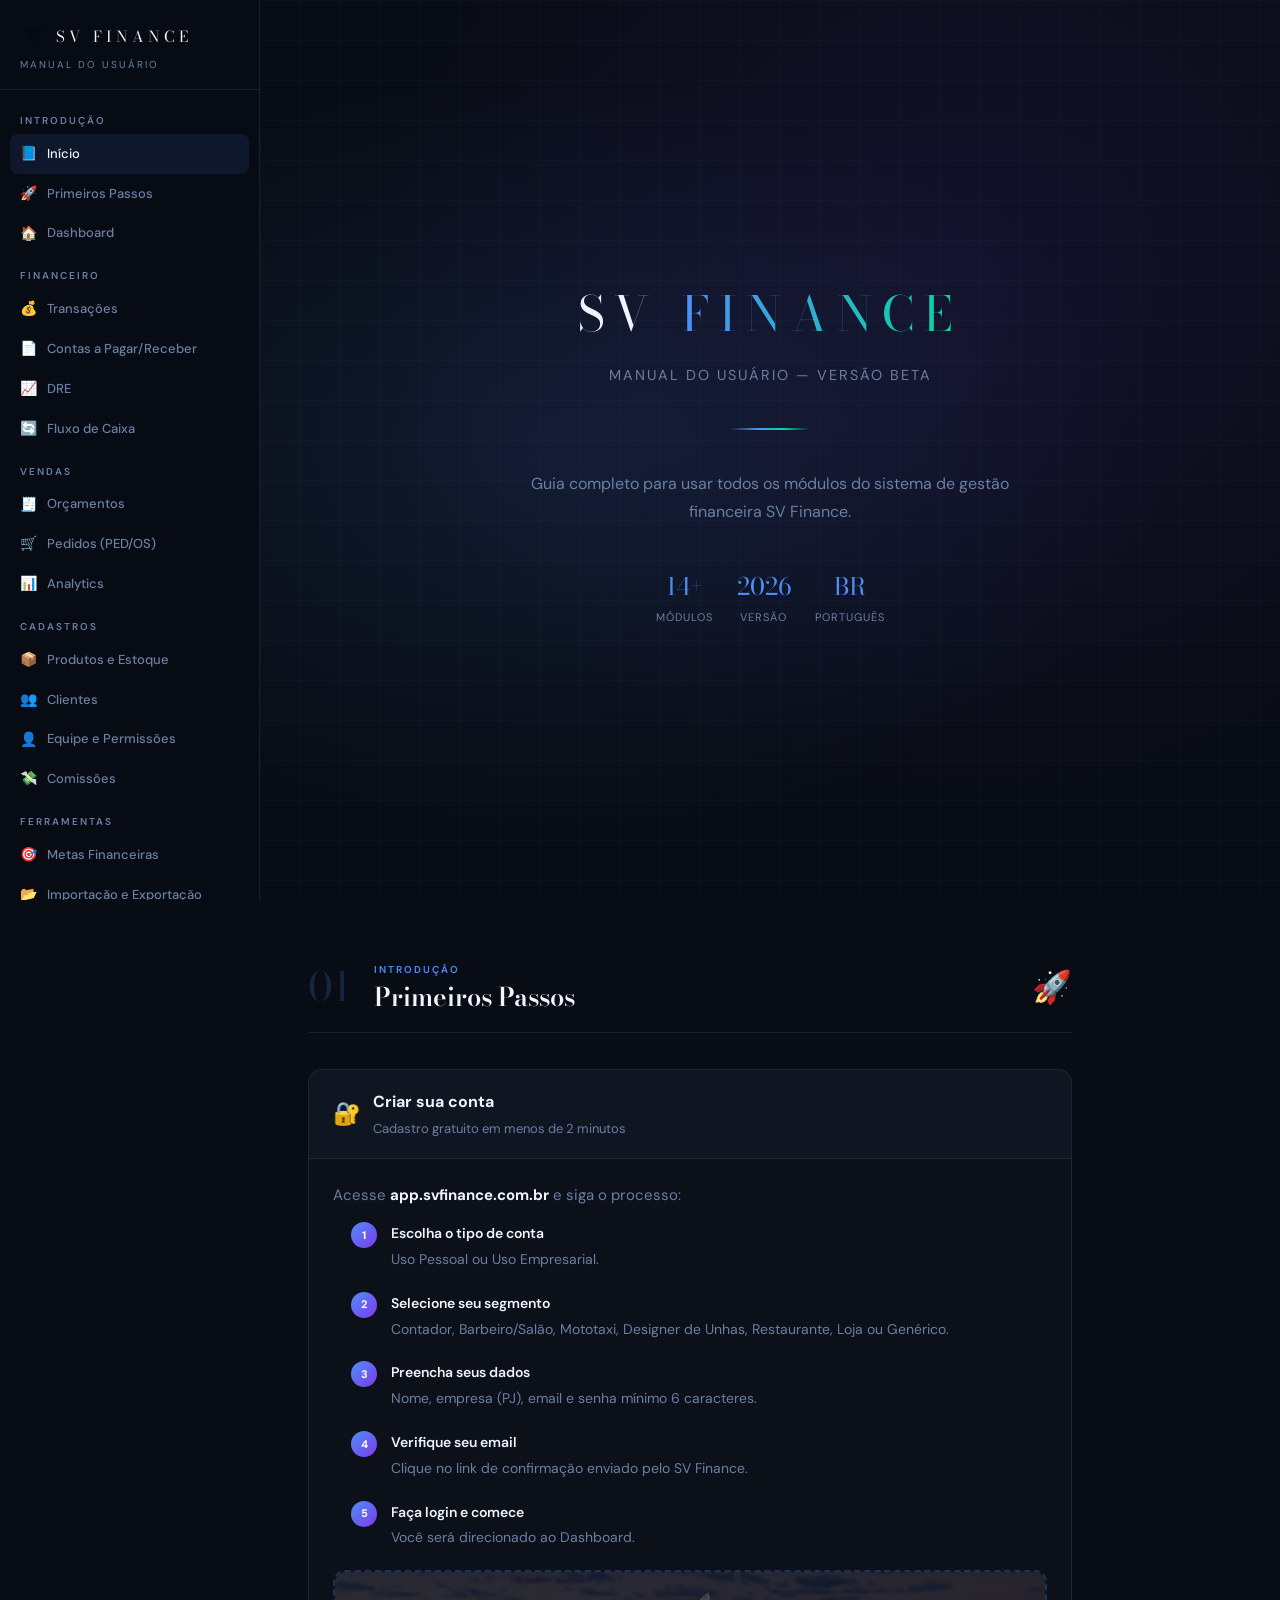
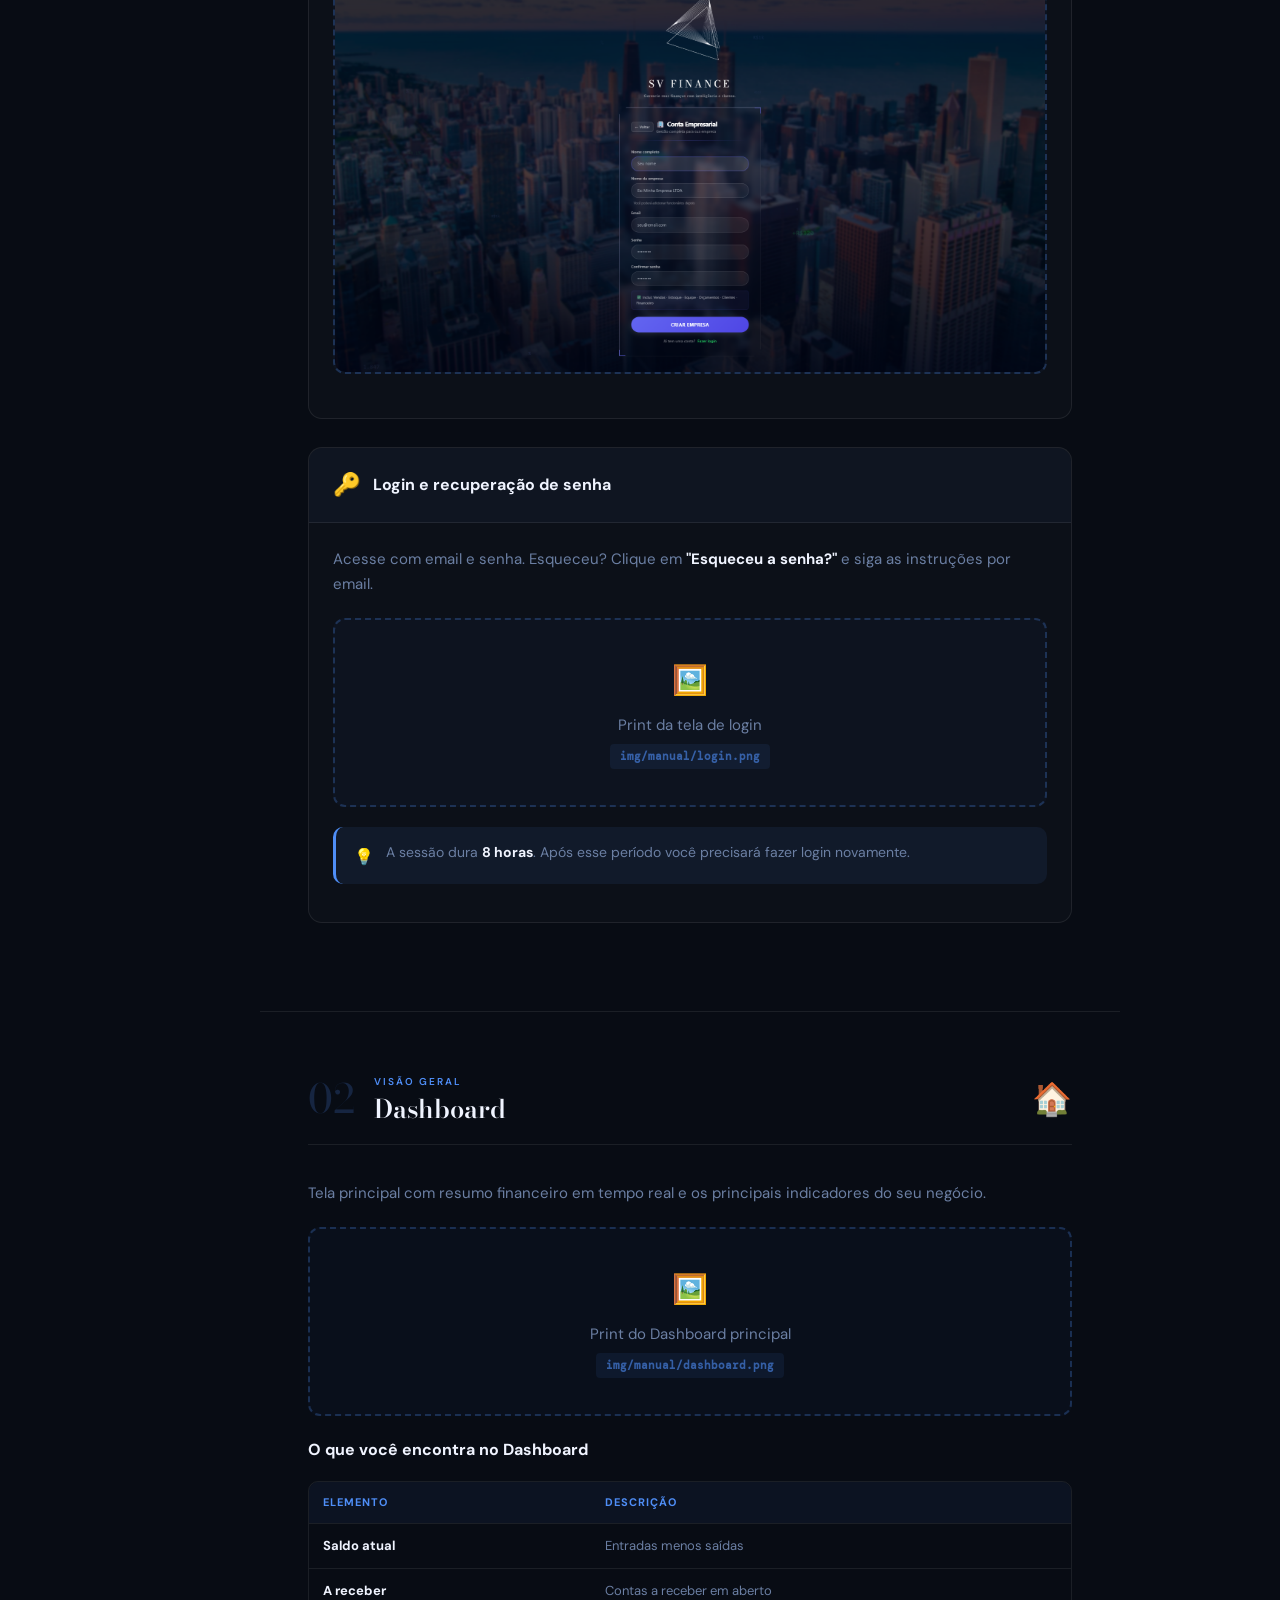
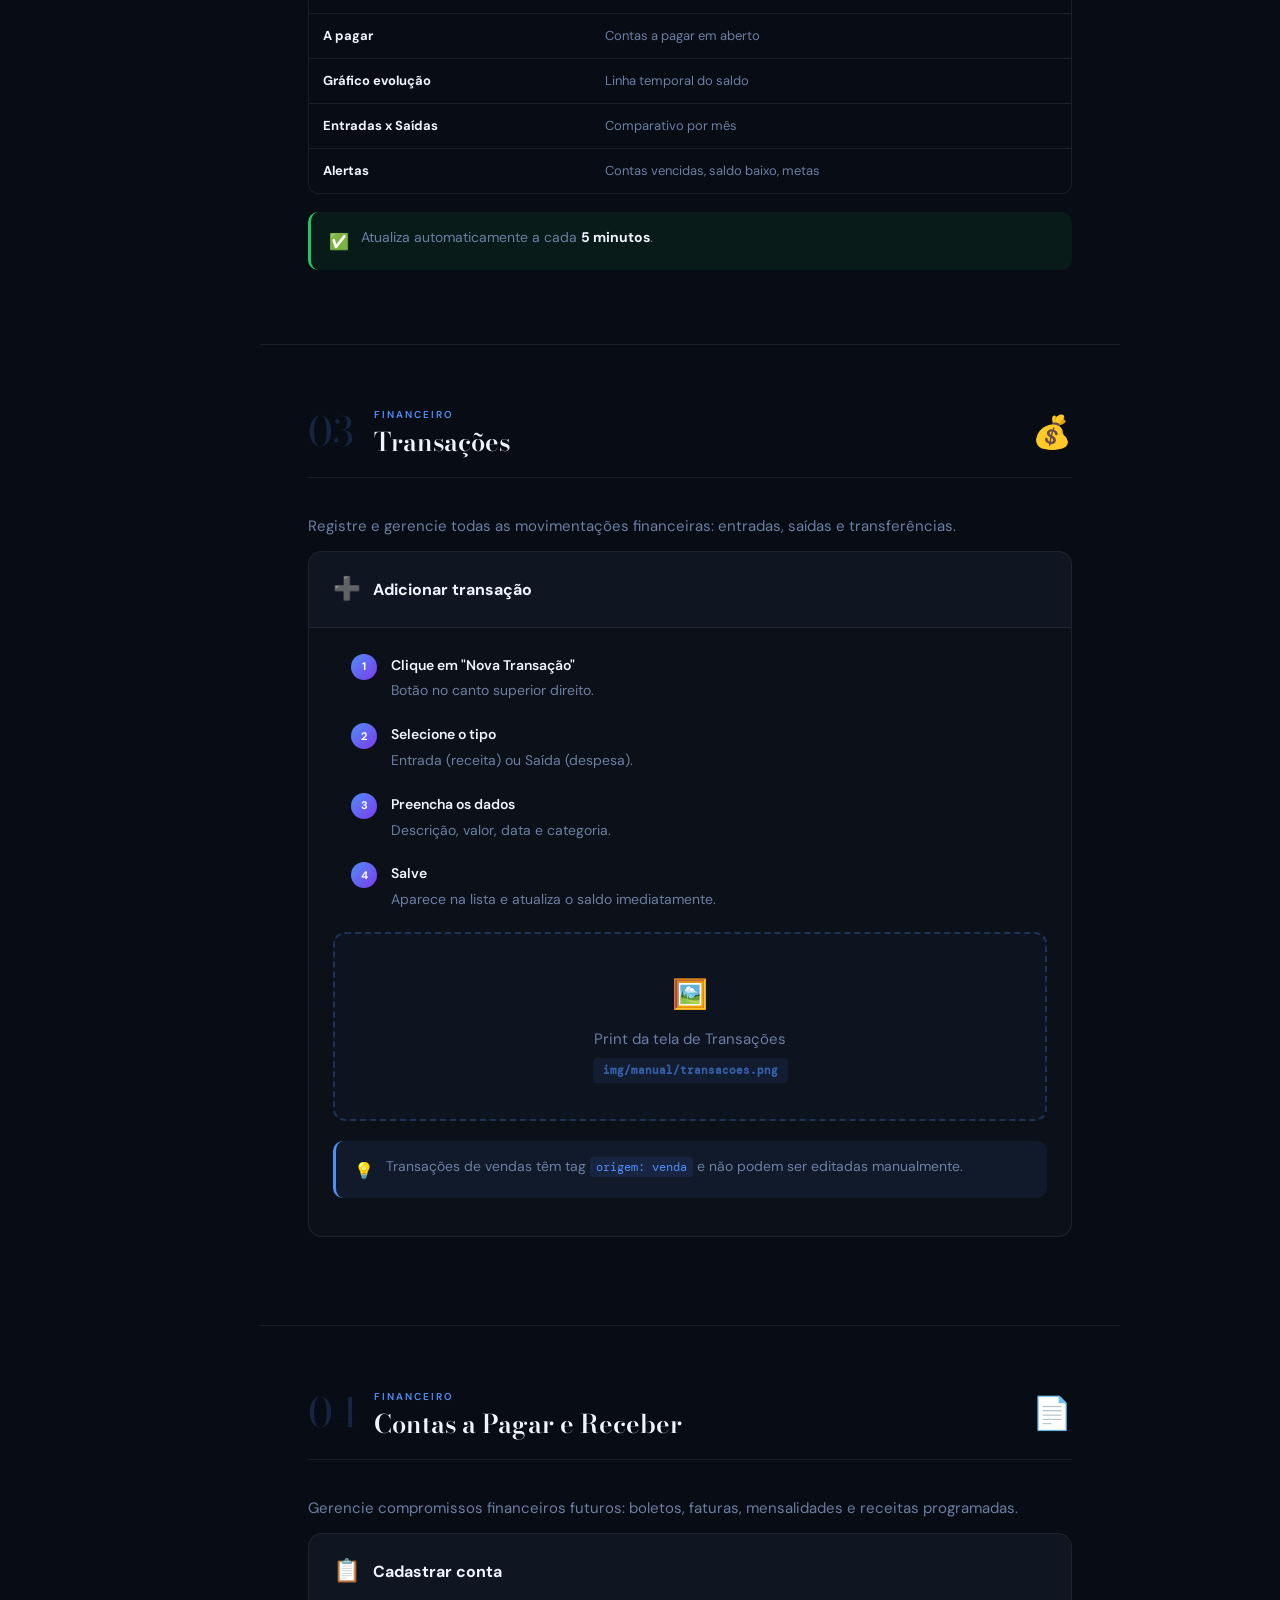
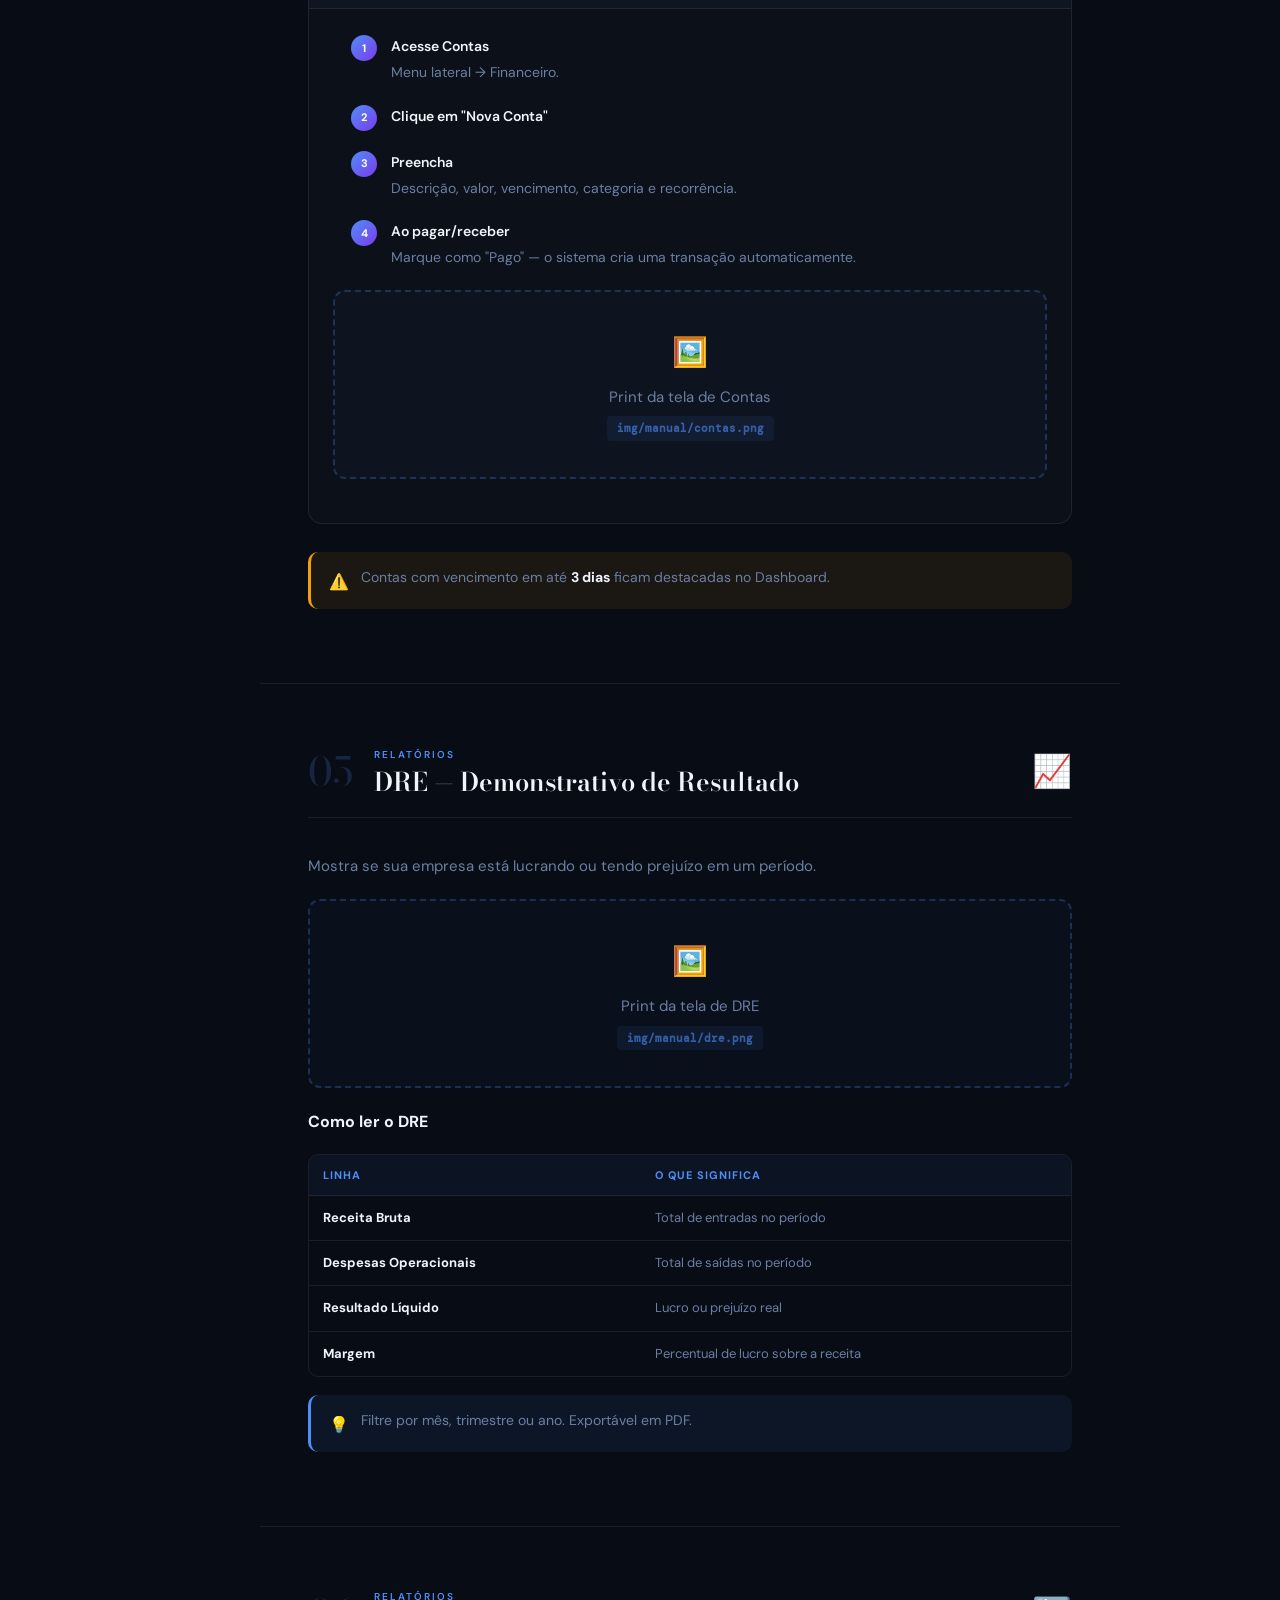
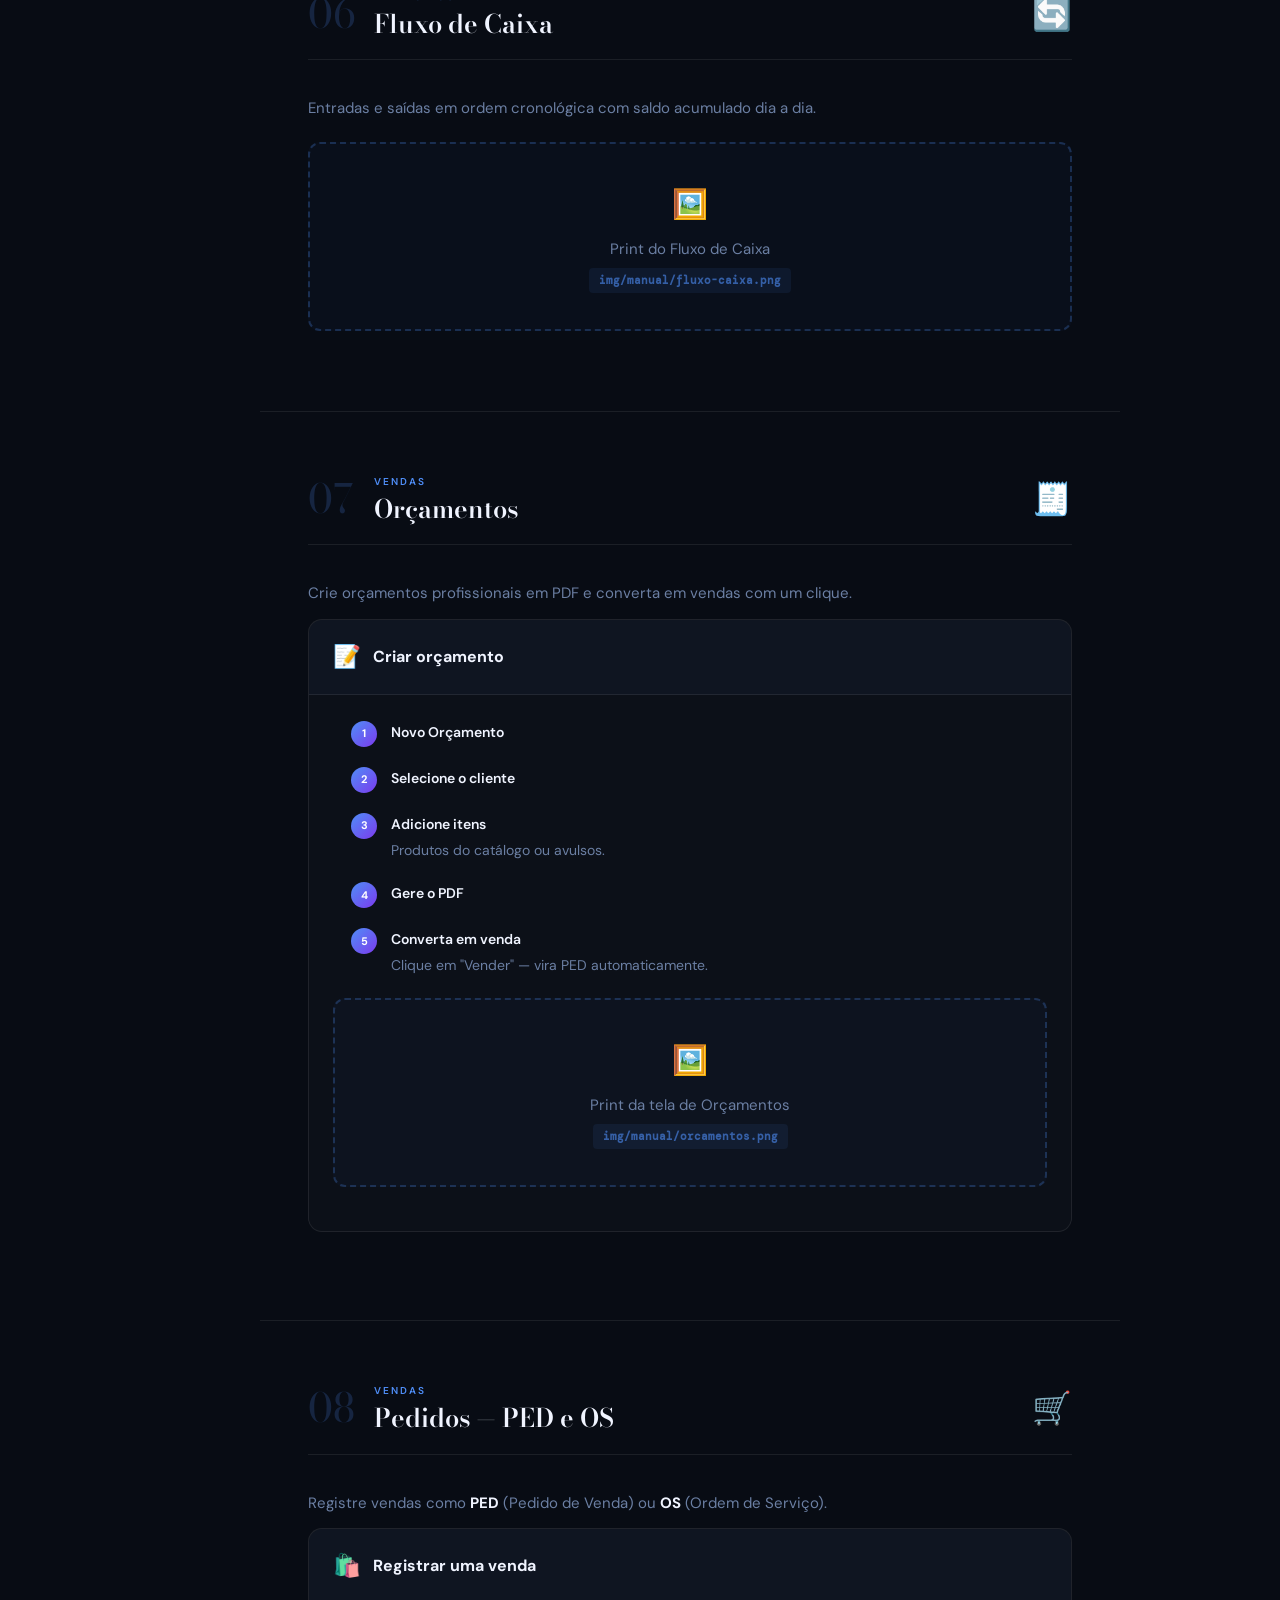
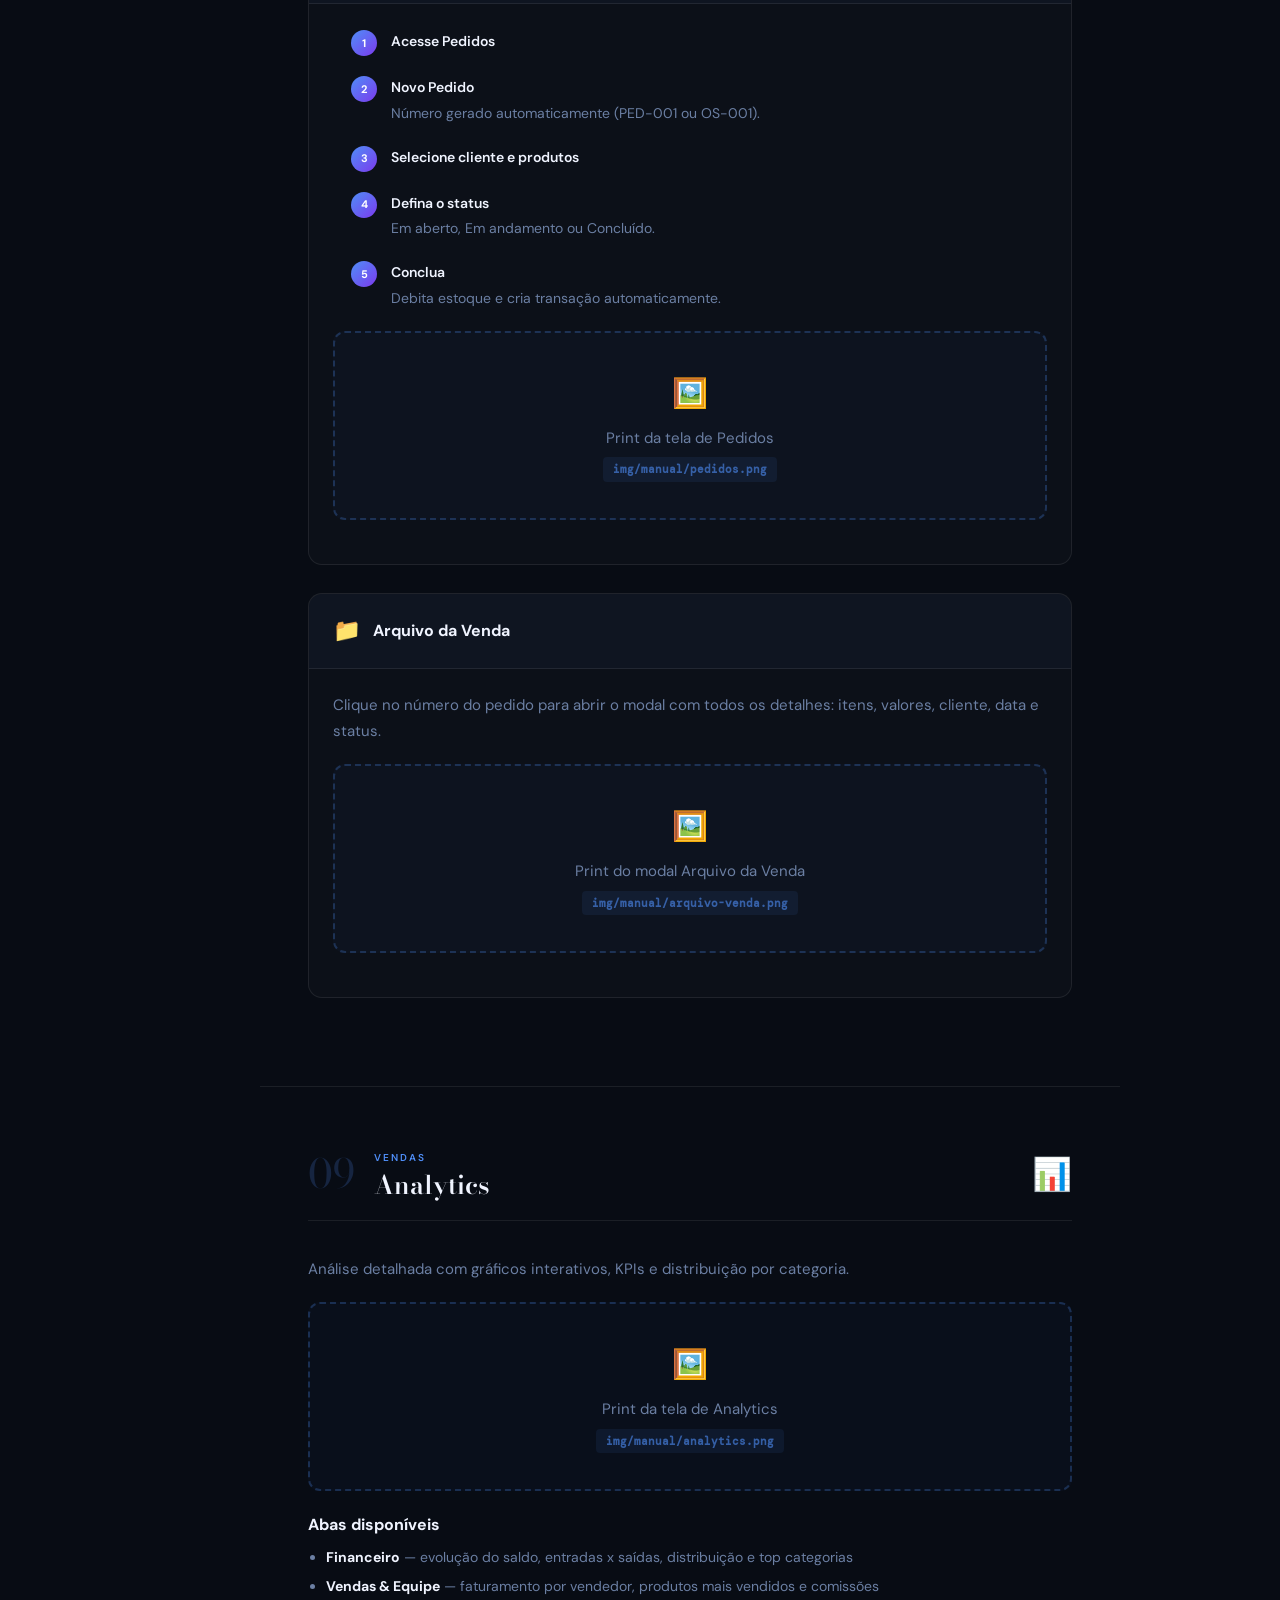
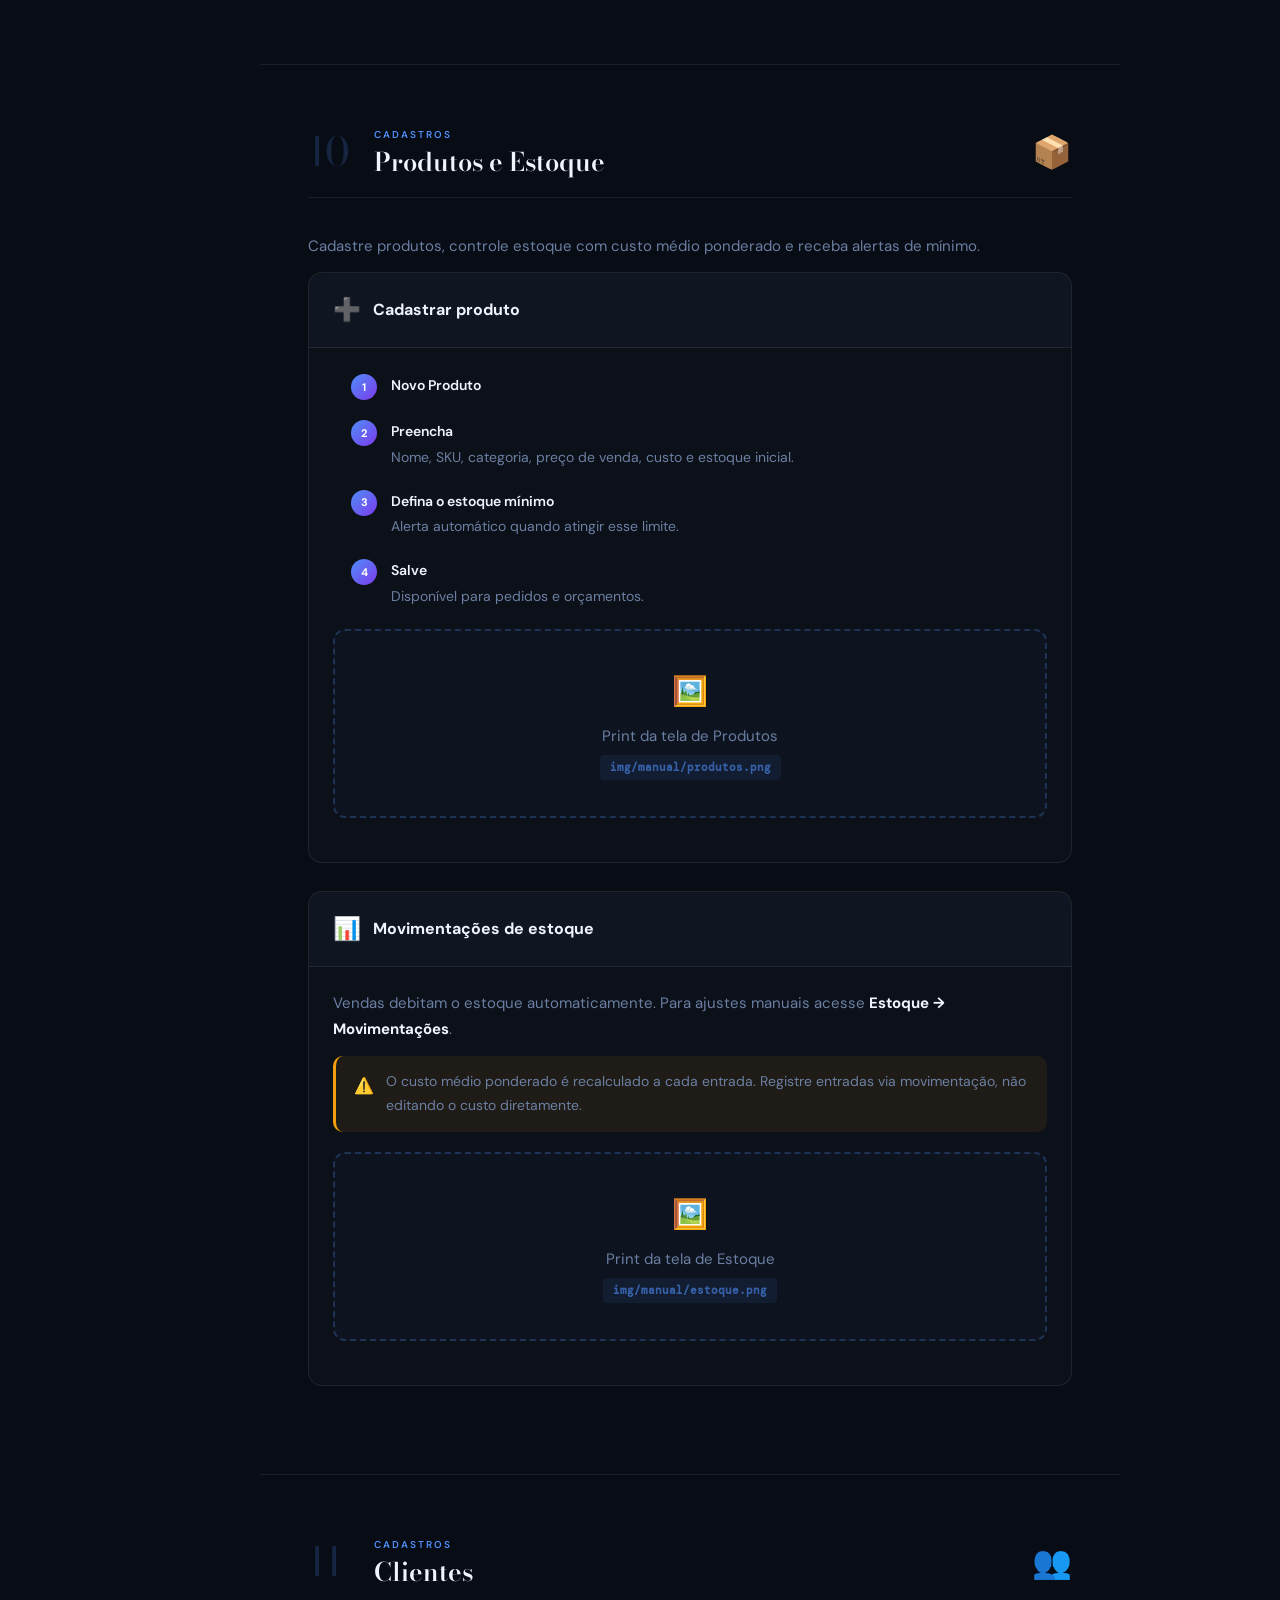
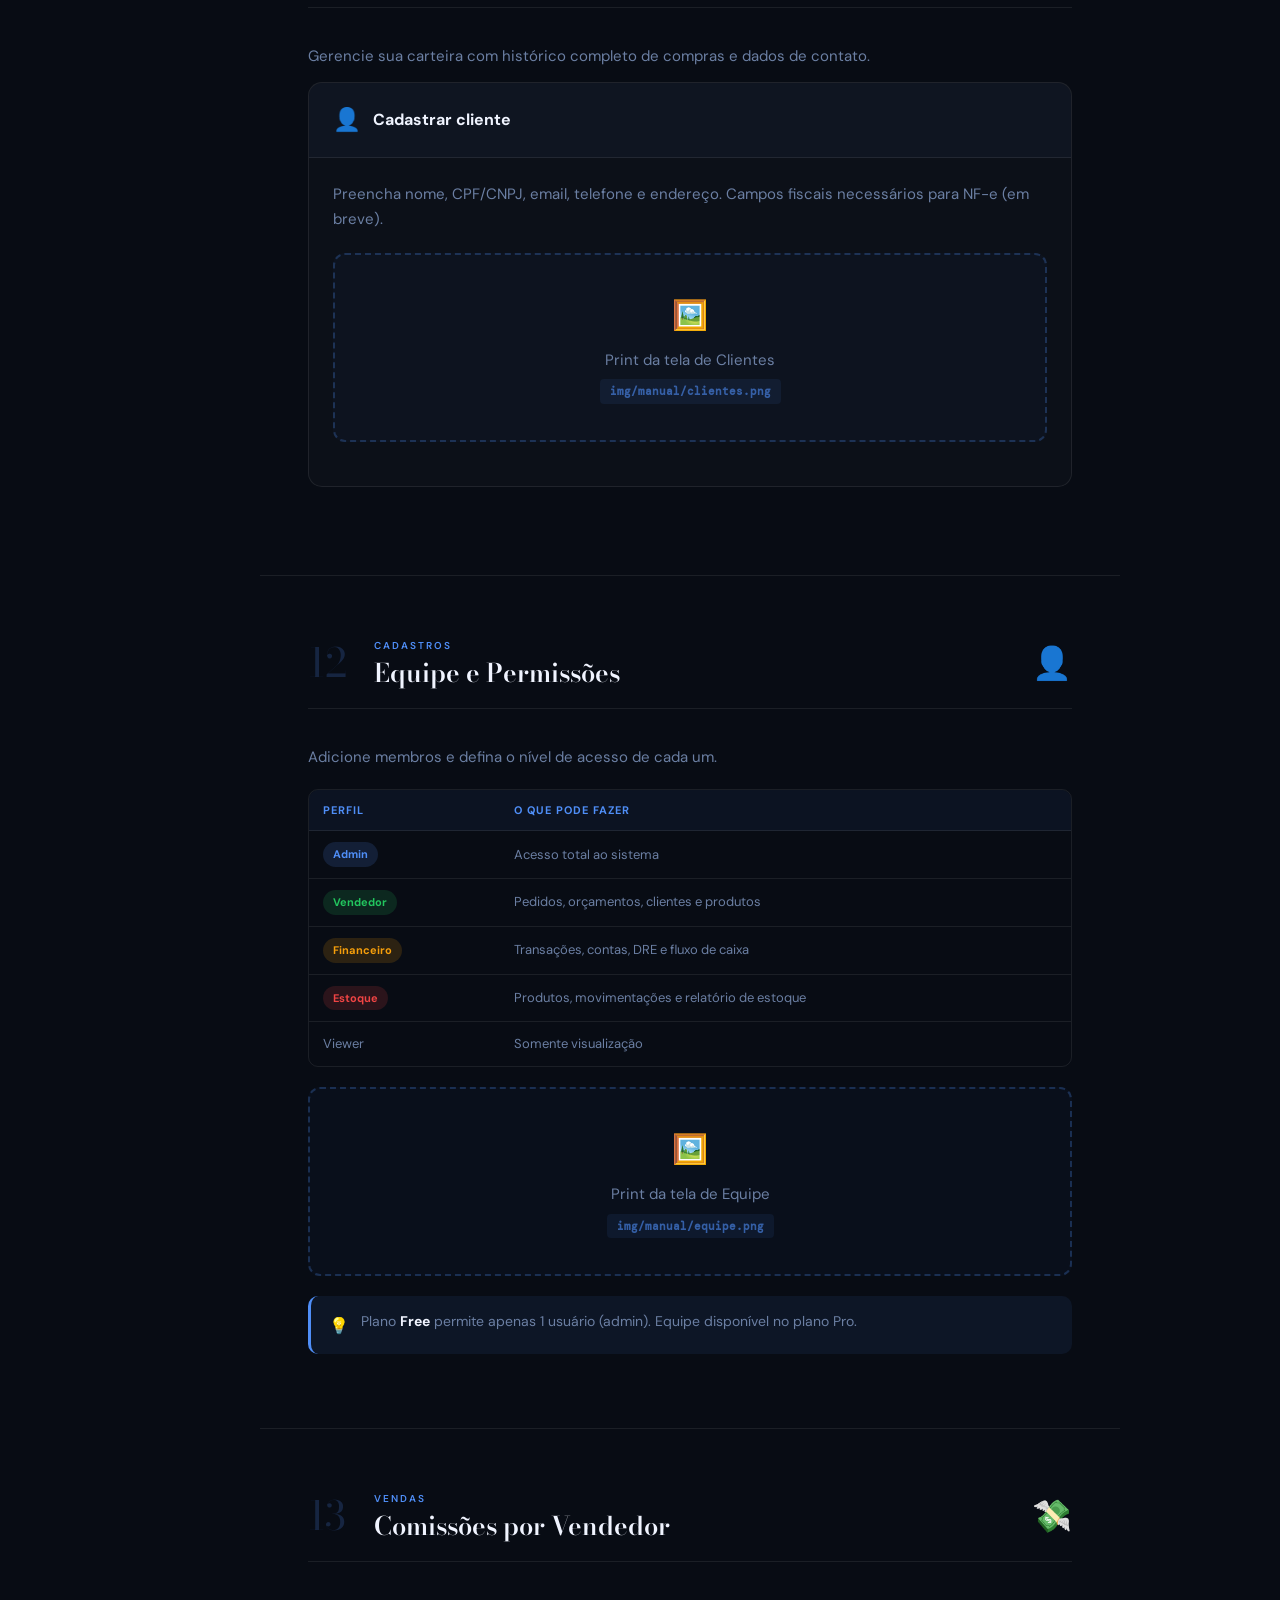
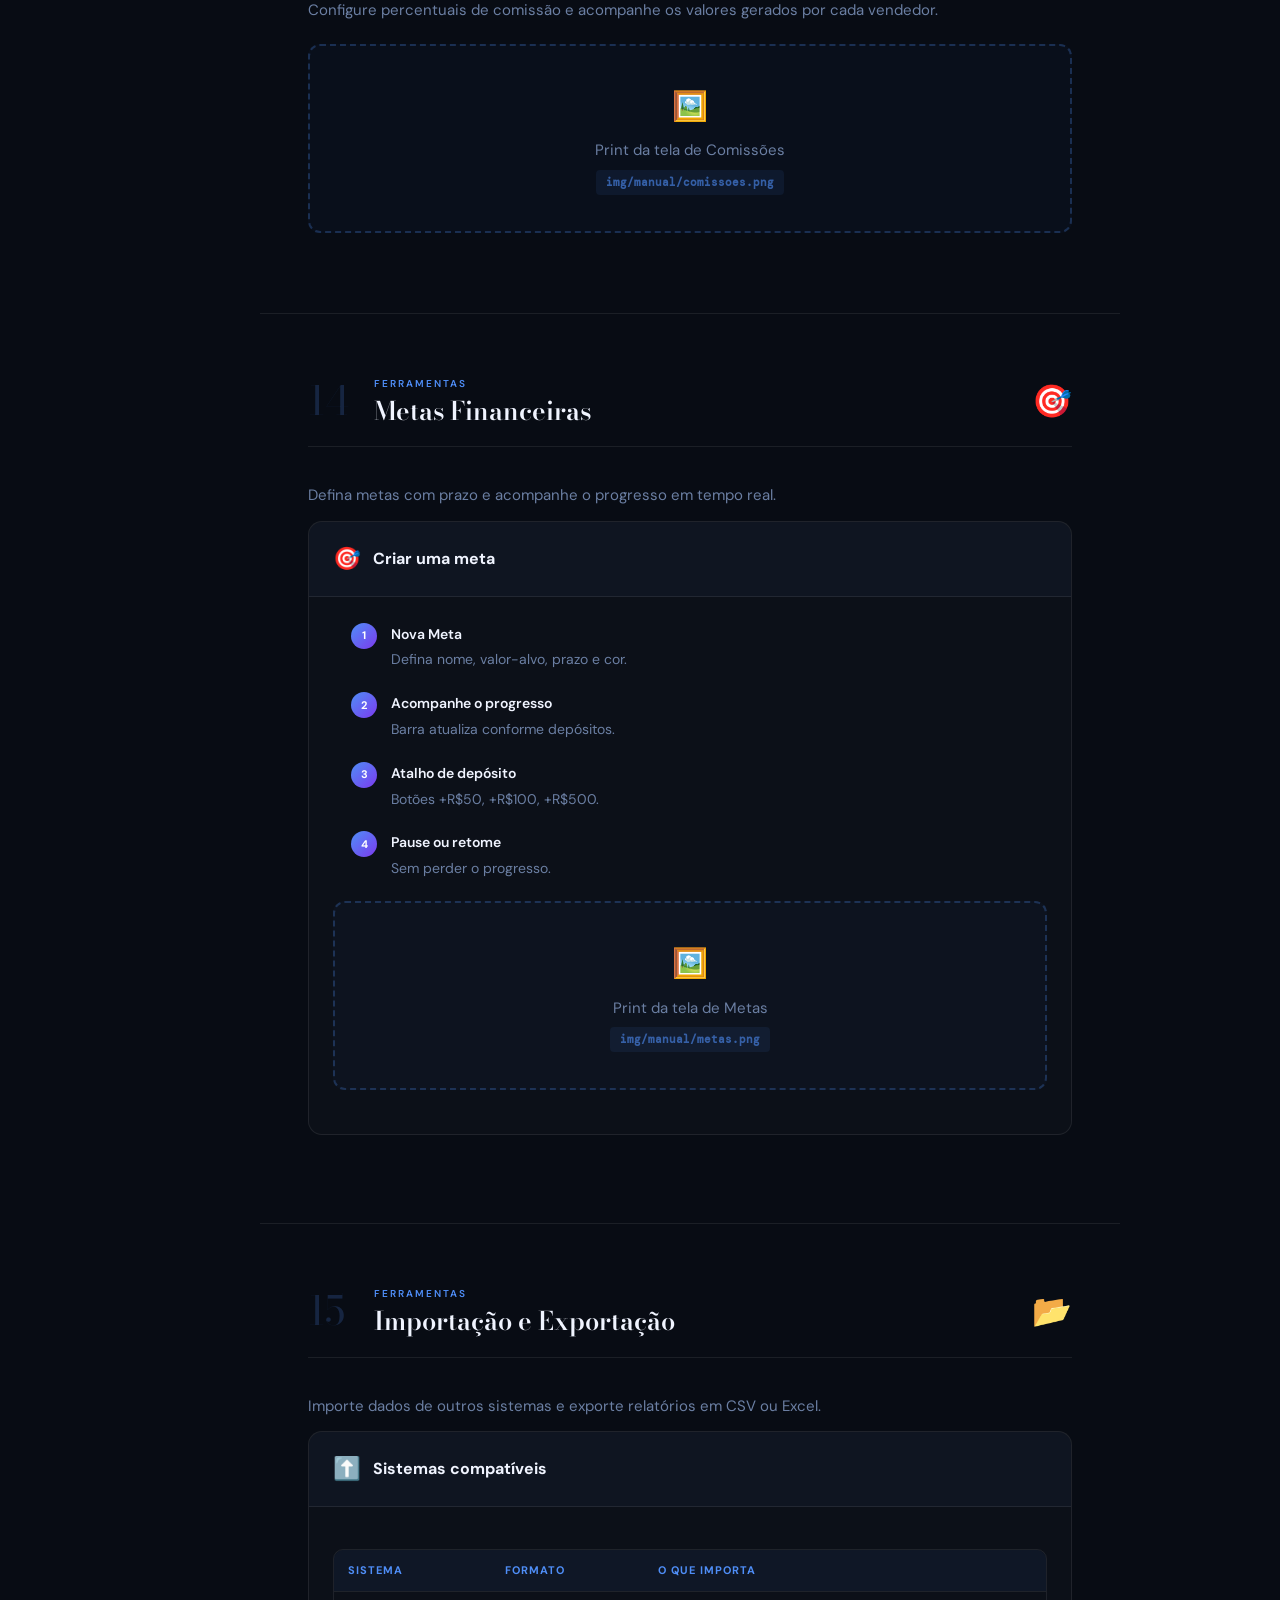
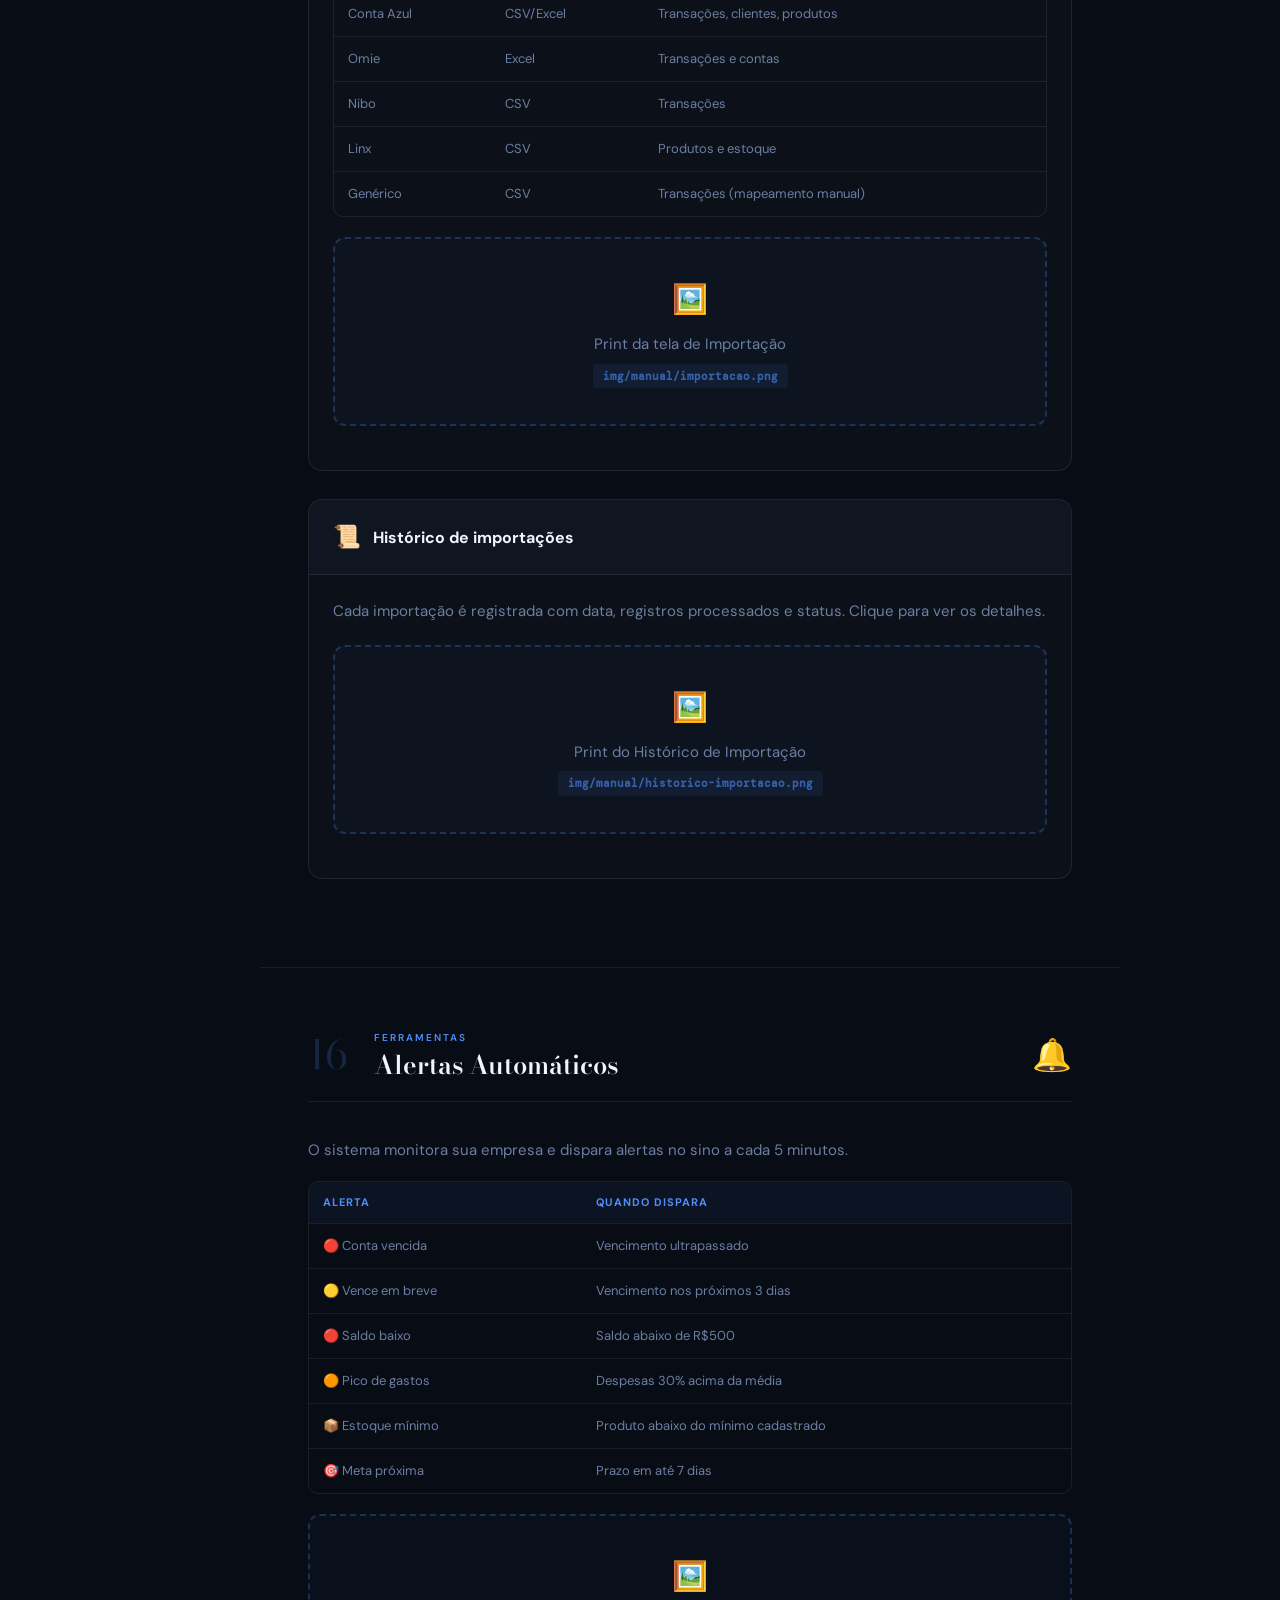
==== commit 6b301a0e: "Update print statement from 'Hello' to 'Goodbye'" ====
--- a/manual.html
+++ b/manual.html
@@ -19,12 +19,11 @@
   --danger: #ef4444;
   --warning: #f59e0b;
   --success: #22c55e;
+  --sidebar-w: 260px;
 }
 
 *, *::before, *::after { box-sizing: border-box; margin: 0; padding: 0; }
-
 html { scroll-behavior: smooth; }
-
 body {
   background: var(--bg);
   color: var(--text);
@@ -36,73 +35,79 @@
 /* ── SIDEBAR ── */
 .sidebar {
   position: fixed; top: 0; left: 0; bottom: 0;
-  width: 260px; z-index: 50;
-  background: rgba(8,12,20,0.95);
+  width: var(--sidebar-w); z-index: 50;
+  background: rgba(8,12,20,0.97);
   backdrop-filter: blur(20px);
   border-right: 1px solid var(--border);
   overflow-y: auto;
   padding: 0 0 40px;
+  transition: transform 0.3s ease;
 }
 .sidebar-logo {
-  padding: 28px 24px 20px;
+  padding: 24px 20px 16px;
   border-bottom: 1px solid var(--border);
   margin-bottom: 12px;
 }
 .sidebar-logo .brand {
   font-family: 'Bodoni Moda', Georgia, serif;
-  font-size: 1rem; letter-spacing: 5px;
+  font-size: 0.95rem; letter-spacing: 4px;
   text-transform: uppercase; color: var(--text);
   display: flex; align-items: center; gap: 10px;
 }
-.sidebar-logo .brand img {
-  width: 28px; height: 28px; object-fit: contain;
-}
+.sidebar-logo .brand img { width: 26px; height: 26px; object-fit: contain; }
 .sidebar-logo .manual-label {
   font-size: 10px; color: var(--muted);
-  letter-spacing: 2px; text-transform: uppercase;
-  margin-top: 6px;
-}
-.nav-group { padding: 0 12px; margin-bottom: 4px; }
+  letter-spacing: 2px; text-transform: uppercase; margin-top: 6px;
+}
+.nav-group { padding: 0 10px; margin-bottom: 4px; }
 .nav-group-title {
   font-size: 10px; font-weight: 600; letter-spacing: 2px;
-  text-transform: uppercase; color: var(--muted);
-  padding: 12px 12px 6px;
+  text-transform: uppercase; color: var(--muted); padding: 10px 10px 5px;
 }
 .nav-item {
   display: flex; align-items: center; gap: 10px;
-  padding: 8px 12px; border-radius: 8px;
+  padding: 8px 10px; border-radius: 8px;
   color: var(--muted); text-decoration: none;
-  font-size: 13px; font-weight: 500;
-  transition: all 0.2s; cursor: pointer;
+  font-size: 13px; font-weight: 500; transition: all 0.2s;
 }
 .nav-item:hover, .nav-item.active {
-  background: rgba(79,142,247,0.1);
-  color: var(--text);
-}
-.nav-item .nav-icon { font-size: 15px; flex-shrink: 0; }
+  background: rgba(79,142,247,0.1); color: var(--text);
+}
+.nav-item .nav-icon { font-size: 14px; flex-shrink: 0; }
+
+/* ── MOBILE TOGGLE ── */
+.sidebar-toggle {
+  display: none;
+  position: fixed; top: 14px; left: 14px; z-index: 200;
+  background: rgba(8,12,20,0.9); border: 1px solid var(--border);
+  border-radius: 10px; width: 40px; height: 40px;
+  align-items: center; justify-content: center;
+  font-size: 18px; cursor: pointer; color: var(--text);
+  backdrop-filter: blur(10px);
+}
+.sidebar-overlay {
+  display: none;
+  position: fixed; inset: 0; z-index: 40;
+  background: rgba(0,0,0,0.6);
+}
 
 /* ── MAIN ── */
-.main {
-  margin-left: 260px;
-  padding: 0;
-}
+.main { margin-left: var(--sidebar-w); padding: 0; }
 
 /* ── CAPA ── */
 .cover {
   min-height: 100vh;
   display: flex; flex-direction: column;
   align-items: center; justify-content: center;
-  text-align: center;
-  position: relative;
-  overflow: hidden;
-  padding: 80px 40px;
-  background: radial-gradient(ellipse at 30% 50%, rgba(79,142,247,0.12) 0%, transparent 60%),
-              radial-gradient(ellipse at 70% 30%, rgba(124,58,237,0.1) 0%, transparent 60%),
-              var(--bg);
+  text-align: center; position: relative;
+  overflow: hidden; padding: 80px 40px;
+  background:
+    radial-gradient(ellipse at 30% 50%, rgba(79,142,247,0.12) 0%, transparent 60%),
+    radial-gradient(ellipse at 70% 30%, rgba(124,58,237,0.1) 0%, transparent 60%),
+    var(--bg);
 }
 .cover::before {
-  content: '';
-  position: absolute; inset: 0;
+  content: ''; position: absolute; inset: 0;
   background-image:
     linear-gradient(rgba(79,142,247,0.04) 1px, transparent 1px),
     linear-gradient(90deg, rgba(79,142,247,0.04) 1px, transparent 1px);
@@ -111,224 +116,256 @@
 .cover-inner { position: relative; z-index: 1; max-width: 700px; }
 .cover-logo {
   font-family: 'Bodoni Moda', Georgia, serif;
-  font-size: 3rem; letter-spacing: 10px;
-  text-transform: uppercase; color: var(--text);
-  margin-bottom: 8px;
+  font-size: clamp(2rem, 6vw, 3rem); letter-spacing: 10px;
+  text-transform: uppercase; color: var(--text); margin-bottom: 8px;
 }
 .cover-logo span {
   background: linear-gradient(90deg, var(--primary), var(--accent));
   -webkit-background-clip: text; -webkit-text-fill-color: transparent; background-clip: text;
 }
 .cover-subtitle {
-  font-size: 1rem; color: var(--muted);
-  letter-spacing: 3px; text-transform: uppercase;
-  margin-bottom: 48px;
+  font-size: 0.9rem; color: var(--muted);
+  letter-spacing: 2px; text-transform: uppercase; margin-bottom: 40px;
 }
 .cover-divider {
-  width: 80px; height: 2px; margin: 0 auto 48px;
+  width: 80px; height: 2px; margin: 0 auto 40px;
   background: linear-gradient(90deg, transparent, var(--primary), var(--accent), transparent);
 }
 .cover-desc {
-  font-size: 1.1rem; color: var(--muted); line-height: 1.8;
-  max-width: 500px; margin: 0 auto 48px;
-}
-.cover-meta {
-  display: flex; gap: 32px; justify-content: center; flex-wrap: wrap;
-}
+  font-size: 1rem; color: var(--muted); line-height: 1.8;
+  max-width: 500px; margin: 0 auto 40px;
+}
+.cover-meta { display: flex; gap: 24px; justify-content: center; flex-wrap: wrap; }
 .cover-meta-item { text-align: center; }
-.cover-meta-item .val {
-  font-family: 'Bodoni Moda', serif;
-  font-size: 1.5rem; color: var(--primary);
-}
-.cover-meta-item .lbl {
-  font-size: 11px; color: var(--muted);
-  text-transform: uppercase; letter-spacing: 1px;
-}
+.cover-meta-item .val { font-family: 'Bodoni Moda', serif; font-size: 1.5rem; color: var(--primary); }
+.cover-meta-item .lbl { font-size: 11px; color: var(--muted); text-transform: uppercase; letter-spacing: 1px; }
 
 /* ── SEÇÃO ── */
 .section {
-  padding: 80px 64px;
+  padding: 60px 48px;
   border-bottom: 1px solid var(--border);
-  max-width: 900px;
+  max-width: 860px;
 }
 .section:last-child { border-bottom: none; }
-
 .section-header {
-  display: flex; align-items: center; gap: 16px;
-  margin-bottom: 40px; padding-bottom: 20px;
+  display: flex; align-items: center; gap: 14px;
+  margin-bottom: 36px; padding-bottom: 18px;
   border-bottom: 1px solid var(--border);
 }
 .section-num {
-  font-family: 'Bodoni Moda', serif;
-  font-size: 3rem; font-weight: 400;
-  color: rgba(79,142,247,0.2); line-height: 1;
-  min-width: 60px;
-}
-.section-title-wrap {}
+  font-family: 'Bodoni Moda', serif; font-size: 2.5rem; font-weight: 400;
+  color: rgba(79,142,247,0.2); line-height: 1; min-width: 52px;
+}
 .section-tag {
   font-size: 10px; font-weight: 600; letter-spacing: 2px;
   text-transform: uppercase; color: var(--primary); margin-bottom: 4px;
 }
 .section-title {
   font-family: 'Bodoni Moda', Georgia, serif;
-  font-size: 1.8rem; font-weight: 600;
-  color: var(--text); line-height: 1.2;
-}
-.section-icon { font-size: 2.5rem; margin-left: auto; }
+  font-size: 1.6rem; font-weight: 600; color: var(--text); line-height: 1.2;
+}
+.section-icon { font-size: 2rem; margin-left: auto; }
 
 /* ── MÓDULO ── */
 .module {
   background: rgba(255,255,255,0.02);
   border: 1px solid var(--border);
-  border-radius: 16px;
-  margin-bottom: 32px;
-  overflow: hidden;
+  border-radius: 14px; margin-bottom: 28px; overflow: hidden;
 }
 .module-header {
-  padding: 20px 28px;
+  padding: 18px 24px;
   background: rgba(79,142,247,0.04);
   border-bottom: 1px solid var(--border);
-  display: flex; align-items: center; gap: 14px;
-}
-.module-icon { font-size: 1.6rem; }
-.module-title {
-  font-family: 'DM Sans', sans-serif;
-  font-size: 1.1rem; font-weight: 700; color: var(--text);
-}
+  display: flex; align-items: center; gap: 12px;
+}
+.module-icon { font-size: 1.4rem; }
+.module-title { font-size: 1rem; font-weight: 700; color: var(--text); }
 .module-desc { font-size: 13px; color: var(--muted); margin-top: 2px; }
-.module-body { padding: 28px; }
-
-/* ── PRINT SLOT ── */
+.module-body { padding: 24px; }
+
+/* ── PRINT SLOT — BUG CORRIGIDO ── */
 .print-slot {
   border: 2px dashed rgba(79,142,247,0.25);
   border-radius: 12px;
   background: rgba(79,142,247,0.03);
-  padding: 0;
   margin: 20px 0;
   overflow: hidden;
   position: relative;
-  min-height: 200px;
-  display: flex; align-items: center; justify-content: center;
-}
+}
+/* placeholder visível por padrão */
+.print-slot-placeholder {
+  display: flex;
+  flex-direction: column;
+  align-items: center;
+  justify-content: center;
+  min-height: 180px;
+  text-align: center;
+  padding: 36px 20px;
+  color: var(--muted);
+}
+/* imagem escondida por padrão — JS revela quando carrega */
 .print-slot img {
-  width: 100%; height: auto; display: block;
+  display: none;
+  width: 100%; height: auto;
   border-radius: 10px;
 }
-.print-slot-placeholder {
-  text-align: center; padding: 40px 20px;
-  color: var(--muted);
-}
-.print-slot-placeholder .slot-icon { font-size: 2rem; margin-bottom: 10px; }
+/* quando imagem carrega com sucesso */
+.print-slot img.loaded {
+  display: block;
+}
+/* esconde placeholder quando imagem está visível */
+.print-slot img.loaded + .print-slot-placeholder {
+  display: none;
+}
+.print-slot-placeholder .slot-icon { font-size: 1.8rem; margin-bottom: 8px; }
 .print-slot-placeholder .slot-name {
-  font-size: 12px; font-weight: 600;
+  font-size: 11px; font-weight: 600;
   color: rgba(79,142,247,0.6);
   font-family: 'DM Mono', monospace;
   background: rgba(79,142,247,0.08);
-  padding: 4px 10px; border-radius: 4px;
+  padding: 3px 10px; border-radius: 4px;
   display: inline-block; margin-top: 6px;
 }
 
 /* ── STEPS ── */
 .steps { counter-reset: step; list-style: none; }
-.step {
-  display: flex; gap: 16px; margin-bottom: 20px;
-  counter-increment: step;
-}
+.step { display: flex; gap: 14px; margin-bottom: 18px; counter-increment: step; }
 .step::before {
   content: counter(step);
-  min-width: 28px; height: 28px;
+  min-width: 26px; height: 26px;
   background: linear-gradient(135deg, var(--primary), var(--p2));
   border-radius: 50%;
   display: flex; align-items: center; justify-content: center;
-  font-size: 12px; font-weight: 700; color: #fff;
+  font-size: 11px; font-weight: 700; color: #fff;
   flex-shrink: 0; margin-top: 2px;
 }
 .step-content { padding-top: 2px; }
 .step-content strong { color: var(--text); font-weight: 600; }
-.step-content p { color: var(--muted); font-size: 14px; margin-top: 2px; }
+.step-content p { color: var(--muted); font-size: 14px; margin-top: 2px; margin-bottom: 0; }
 
 /* ── TIPS ── */
 .tip {
-  display: flex; gap: 14px; align-items: flex-start;
-  padding: 16px 20px; border-radius: 10px;
-  margin: 16px 0; font-size: 14px;
-}
-.tip.info { background: rgba(79,142,247,0.08); border-left: 3px solid var(--primary); color: var(--muted); }
-.tip.success { background: rgba(34,197,94,0.08); border-left: 3px solid var(--success); color: var(--muted); }
-.tip.warning { background: rgba(245,158,11,0.08); border-left: 3px solid var(--warning); color: var(--muted); }
-.tip.danger { background: rgba(239,68,68,0.08); border-left: 3px solid var(--danger); color: var(--muted); }
-.tip-icon { font-size: 1.1rem; flex-shrink: 0; margin-top: 1px; }
+  display: flex; gap: 12px; align-items: flex-start;
+  padding: 14px 18px; border-radius: 10px; margin: 14px 0; font-size: 14px;
+}
+.tip.info    { background: rgba(79,142,247,0.08);  border-left: 3px solid var(--primary); color: var(--muted); }
+.tip.success { background: rgba(34,197,94,0.08);   border-left: 3px solid var(--success); color: var(--muted); }
+.tip.warning { background: rgba(245,158,11,0.08);  border-left: 3px solid var(--warning); color: var(--muted); }
+.tip.danger  { background: rgba(239,68,68,0.08);   border-left: 3px solid var(--danger);  color: var(--muted); }
+.tip-icon { font-size: 1rem; flex-shrink: 0; margin-top: 2px; }
 .tip strong { color: var(--text); }
 
 /* ── TABELA ── */
-.table-wrap { overflow-x: auto; margin: 20px 0; border-radius: 12px; border: 1px solid var(--border); }
-table { width: 100%; border-collapse: collapse; }
+.table-wrap { overflow-x: auto; margin: 18px 0; border-radius: 10px; border: 1px solid var(--border); }
+table { width: 100%; border-collapse: collapse; min-width: 400px; }
 thead { background: rgba(79,142,247,0.06); }
-th { padding: 12px 16px; text-align: left; font-size: 12px; font-weight: 700; letter-spacing: 1px; text-transform: uppercase; color: var(--primary); }
-td { padding: 12px 16px; font-size: 14px; color: var(--muted); border-top: 1px solid var(--border); }
+th { padding: 11px 14px; text-align: left; font-size: 11px; font-weight: 700; letter-spacing: 1px; text-transform: uppercase; color: var(--primary); }
+td { padding: 11px 14px; font-size: 13px; color: var(--muted); border-top: 1px solid var(--border); }
 tr:hover td { background: rgba(255,255,255,0.02); }
 
 /* ── BADGE ── */
 .badge {
-  display: inline-flex; align-items: center; gap: 5px;
-  padding: 3px 10px; border-radius: 20px;
-  font-size: 11px; font-weight: 700;
-}
-.badge.green { background: rgba(34,197,94,0.15); color: var(--success); }
-.badge.blue { background: rgba(79,142,247,0.15); color: var(--primary); }
+  display: inline-flex; align-items: center;
+  padding: 3px 10px; border-radius: 20px; font-size: 11px; font-weight: 700;
+}
+.badge.green  { background: rgba(34,197,94,0.15);  color: var(--success); }
+.badge.blue   { background: rgba(79,142,247,0.15); color: var(--primary); }
 .badge.orange { background: rgba(245,158,11,0.15); color: var(--warning); }
-.badge.red { background: rgba(239,68,68,0.15); color: var(--danger); }
+.badge.red    { background: rgba(239,68,68,0.15);  color: var(--danger); }
 
 /* ── GLOSSÁRIO ── */
-.glossary-item { padding: 14px 0; border-bottom: 1px solid var(--border); }
+.glossary-item { padding: 12px 0; border-bottom: 1px solid var(--border); }
 .glossary-item:last-child { border-bottom: none; }
 .glossary-term { font-weight: 700; color: var(--primary); font-size: 14px; }
-.glossary-def { font-size: 13px; color: var(--muted); margin-top: 3px; }
-
-/* ── PRINT ── */
+.glossary-def  { font-size: 13px; color: var(--muted); margin-top: 3px; }
+
+/* ── TIPOGRAFIA ── */
+p { color: var(--muted); margin-bottom: 12px; }
+h3 { font-family: 'DM Sans', sans-serif; font-size: 1rem; font-weight: 700; color: var(--text); margin: 20px 0 8px; }
+ul, ol { padding-left: 18px; color: var(--muted); font-size: 14px; }
+li { margin-bottom: 5px; }
+strong { color: var(--text); }
+code {
+  font-family: 'DM Mono', monospace; font-size: 12px;
+  background: rgba(79,142,247,0.1); padding: 2px 6px;
+  border-radius: 4px; color: var(--primary);
+}
+
+/* ── SCROLLBAR ── */
+.sidebar::-webkit-scrollbar { width: 3px; }
+.sidebar::-webkit-scrollbar-track { background: transparent; }
+.sidebar::-webkit-scrollbar-thumb { background: var(--border); border-radius: 2px; }
+
+/* ── PRINT (PDF) ── */
 @media print {
-  body { background: #fff; color: #111; }
-  .sidebar { display: none; }
-  .main { margin-left: 0; }
-  .section { padding: 40px 48px; border-color: #e5e7eb; }
+  body { background: #fff; color: #111; font-size: 13px; }
+  .sidebar, .sidebar-toggle, .sidebar-overlay { display: none !important; }
+  .main { margin-left: 0 !important; }
+  .section { padding: 32px 40px; border-color: #e5e7eb; max-width: 100%; }
   .module { border-color: #e5e7eb; background: #fafafa; }
   .module-header { background: #f3f4f6; }
-  .print-slot { border-color: #d1d5db; background: #f9fafb; }
-  .print-slot-placeholder { color: #9ca3af; }
-  .tip { border-radius: 6px; }
-  .cover { background: #fff; min-height: auto; padding: 60px 40px; }
-  .cover-logo span { -webkit-text-fill-color: var(--primary); }
-  h1,h2,h3 { color: #111; }
+  .print-slot { border-color: #d1d5db; background: #f9fafb; page-break-inside: avoid; }
+  .print-slot img.loaded { display: block !important; }
+  .cover { background: #fff; min-height: auto; padding: 48px 40px; }
+  .cover-logo span { -webkit-text-fill-color: #4f8ef7; }
   .section-num { color: #d1d5db; }
-  .section-title { color: #111; }
-  .nav-item, .nav-group-title { color: #6b7280; }
-  a { color: #4f8ef7; }
-  .module-title { color: #111; }
-  td, .glossary-def, .step-content p, .module-desc { color: #374151; }
-  .section-tag { color: #4f8ef7; }
-}
-
-/* ── SCROLLBAR ── */
-.sidebar::-webkit-scrollbar { width: 4px; }
-.sidebar::-webkit-scrollbar-track { background: transparent; }
-.sidebar::-webkit-scrollbar-thumb { background: var(--border); border-radius: 2px; }
-
-p { color: var(--muted); margin-bottom: 14px; }
-h3 { font-family: 'DM Sans', sans-serif; font-size: 1rem; font-weight: 700; color: var(--text); margin: 24px 0 10px; }
-ul, ol { padding-left: 20px; color: var(--muted); font-size: 14px; }
-li { margin-bottom: 6px; }
-strong { color: var(--text); }
-code {
-  font-family: 'DM Mono', monospace;
-  font-size: 12px; background: rgba(79,142,247,0.1);
-  padding: 2px 6px; border-radius: 4px; color: var(--primary);
+  .section-title, h3, strong, .module-title { color: #111; }
+  .section-tag, .glossary-term { color: #4f8ef7; }
+  td, .glossary-def, .step-content p, .module-desc, p { color: #374151; }
+  .tip { page-break-inside: avoid; }
+}
+
+/* ── MOBILE ── */
+@media (max-width: 768px) {
+  :root { --sidebar-w: 260px; }
+
+  .sidebar {
+    transform: translateX(-100%);
+    box-shadow: none;
+  }
+  .sidebar.open {
+    transform: translateX(0);
+    box-shadow: 4px 0 30px rgba(0,0,0,0.5);
+  }
+  .sidebar-overlay.open { display: block; }
+  .sidebar-toggle { display: flex; }
+
+  .main { margin-left: 0; }
+
+  .cover { padding: 80px 24px 60px; }
+  .cover-logo { letter-spacing: 5px; }
+
+  .section { padding: 48px 20px; }
+  .section-header { gap: 10px; }
+  .section-num { font-size: 2rem; min-width: 40px; }
+  .section-title { font-size: 1.3rem; }
+  .section-icon { font-size: 1.6rem; }
+
+  .module-header { padding: 14px 18px; }
+  .module-body { padding: 18px; }
+
+  .print-slot-placeholder { min-height: 140px; padding: 28px 16px; }
+
+  table { min-width: 320px; }
+  th, td { padding: 10px 12px; font-size: 12px; }
+}
+
+@media (max-width: 480px) {
+  .section { padding: 40px 16px; }
+  .section-header { flex-wrap: wrap; }
+  .section-icon { display: none; }
+  .cover-logo { letter-spacing: 3px; }
 }
 </style>
 </head>
 <body>
 
+<!-- TOGGLE MOBILE -->
+<button class="sidebar-toggle" id="sidebar-toggle">☰</button>
+<div class="sidebar-overlay" id="sidebar-overlay"></div>
+
 <!-- ══ SIDEBAR ══ -->
-<aside class="sidebar">
+<aside class="sidebar" id="sidebar">
   <div class="sidebar-logo">
     <div class="brand">
       <img src="img/logo.png" alt="SV Finance" onerror="this.style.display='none'"/>
@@ -336,14 +373,12 @@
     </div>
     <div class="manual-label">Manual do Usuário</div>
   </div>
-
   <div class="nav-group">
     <div class="nav-group-title">Introdução</div>
     <a class="nav-item" href="#capa"><span class="nav-icon">📘</span> Início</a>
     <a class="nav-item" href="#s1"><span class="nav-icon">🚀</span> Primeiros Passos</a>
     <a class="nav-item" href="#s2"><span class="nav-icon">🏠</span> Dashboard</a>
   </div>
-
   <div class="nav-group">
     <div class="nav-group-title">Financeiro</div>
     <a class="nav-item" href="#s3"><span class="nav-icon">💰</span> Transações</a>
@@ -351,14 +386,12 @@
     <a class="nav-item" href="#s5"><span class="nav-icon">📈</span> DRE</a>
     <a class="nav-item" href="#s6"><span class="nav-icon">🔄</span> Fluxo de Caixa</a>
   </div>
-
   <div class="nav-group">
     <div class="nav-group-title">Vendas</div>
     <a class="nav-item" href="#s7"><span class="nav-icon">🧾</span> Orçamentos</a>
     <a class="nav-item" href="#s8"><span class="nav-icon">🛒</span> Pedidos (PED/OS)</a>
     <a class="nav-item" href="#s9"><span class="nav-icon">📊</span> Analytics</a>
   </div>
-
   <div class="nav-group">
     <div class="nav-group-title">Cadastros</div>
     <a class="nav-item" href="#s10"><span class="nav-icon">📦</span> Produtos e Estoque</a>
@@ -366,7 +399,6 @@
     <a class="nav-item" href="#s12"><span class="nav-icon">👤</span> Equipe e Permissões</a>
     <a class="nav-item" href="#s13"><span class="nav-icon">💸</span> Comissões</a>
   </div>
-
   <div class="nav-group">
     <div class="nav-group-title">Ferramentas</div>
     <a class="nav-item" href="#s14"><span class="nav-icon">🎯</span> Metas Financeiras</a>
@@ -374,7 +406,6 @@
     <a class="nav-item" href="#s16"><span class="nav-icon">🔔</span> Alertas Automáticos</a>
     <a class="nav-item" href="#s17"><span class="nav-icon">⚙️</span> Configurações</a>
   </div>
-
   <div class="nav-group">
     <div class="nav-group-title">Referência</div>
     <a class="nav-item" href="#s18"><span class="nav-icon">📋</span> Relatórios</a>
@@ -392,25 +423,16 @@
     <div class="cover-logo">SV <span>Finance</span></div>
     <div class="cover-subtitle">Manual do Usuário — Versão Beta</div>
     <div class="cover-divider"></div>
-    <p class="cover-desc">Guia completo para usar todos os módulos do sistema de gestão financeira SV Finance. Do cadastro inicial aos relatórios avançados.</p>
+    <p class="cover-desc">Guia completo para usar todos os módulos do sistema de gestão financeira SV Finance.</p>
     <div class="cover-meta">
-      <div class="cover-meta-item">
-        <div class="val">14+</div>
-        <div class="lbl">Módulos</div>
-      </div>
-      <div class="cover-meta-item">
-        <div class="val">2026</div>
-        <div class="lbl">Versão</div>
-      </div>
-      <div class="cover-meta-item">
-        <div class="val">BR</div>
-        <div class="lbl">Português</div>
-      </div>
+      <div class="cover-meta-item"><div class="val">14+</div><div class="lbl">Módulos</div></div>
+      <div class="cover-meta-item"><div class="val">2026</div><div class="lbl">Versão</div></div>
+      <div class="cover-meta-item"><div class="val">BR</div><div class="lbl">Português</div></div>
     </div>
   </div>
 </div>
 
-<!-- ══ S1 — PRIMEIROS PASSOS ══ -->
+<!-- S1 -->
 <section class="section" id="s1">
   <div class="section-header">
     <div class="section-num">01</div>
@@ -420,208 +442,129 @@
     </div>
     <div class="section-icon">🚀</div>
   </div>
-
-  <div class="module">
-    <div class="module-header">
-      <span class="module-icon">🔐</span>
-      <div>
-        <div class="module-title">Criar sua conta</div>
-        <div class="module-desc">Cadastro gratuito em menos de 2 minutos</div>
-      </div>
-    </div>
-    <div class="module-body">
-      <p>Acesse <strong>app.svfinance.com.br</strong> e siga o processo de cadastro:</p>
+  <div class="module">
+    <div class="module-header"><span class="module-icon">🔐</span><div><div class="module-title">Criar sua conta</div><div class="module-desc">Cadastro gratuito em menos de 2 minutos</div></div></div>
+    <div class="module-body">
+      <p>Acesse <strong>app.svfinance.com.br</strong> e siga o processo:</p>
       <ol class="steps">
-        <li class="step"><div class="step-content"><strong>Escolha o tipo de conta</strong><p>Selecione entre Uso Pessoal (controle financeiro individual) ou Uso Empresarial (gestão completa com equipe).</p></div></li>
-        <li class="step"><div class="step-content"><strong>Selecione seu segmento</strong><p>Escolha o tipo de negócio: Contador, Barbeiro/Salão, Mototaxi, Designer de Unhas, Restaurante, Loja ou Genérico.</p></div></li>
-        <li class="step"><div class="step-content"><strong>Preencha seus dados</strong><p>Nome completo, nome da empresa (PJ), email e senha de no mínimo 6 caracteres.</p></div></li>
-        <li class="step"><div class="step-content"><strong>Verifique seu email</strong><p>Acesse sua caixa de entrada e clique no link de confirmação enviado pelo SV Finance.</p></div></li>
-        <li class="step"><div class="step-content"><strong>Faça login e comece</strong><p>Com a conta verificada, acesse o sistema e será direcionado ao Dashboard.</p></div></li>
+        <li class="step"><div class="step-content"><strong>Escolha o tipo de conta</strong><p>Uso Pessoal ou Uso Empresarial.</p></div></li>
+        <li class="step"><div class="step-content"><strong>Selecione seu segmento</strong><p>Contador, Barbeiro/Salão, Mototaxi, Designer de Unhas, Restaurante, Loja ou Genérico.</p></div></li>
+        <li class="step"><div class="step-content"><strong>Preencha seus dados</strong><p>Nome, empresa (PJ), email e senha mínimo 6 caracteres.</p></div></li>
+        <li class="step"><div class="step-content"><strong>Verifique seu email</strong><p>Clique no link de confirmação enviado pelo SV Finance.</p></div></li>
+        <li class="step"><div class="step-content"><strong>Faça login e comece</strong><p>Você será direcionado ao Dashboard.</p></div></li>
       </ol>
       <div class="print-slot">
-        <img src="img/manual/cadastro.png" alt="Tela de cadastro" onerror="this.style.display='none';this.nextElementSibling.style.display='flex'"/>
-        <div class="print-slot-placeholder">
-          <div class="slot-icon">🖼️</div>
-          <div>Coloque o print da tela de cadastro</div>
-          <div class="slot-name">img/manual/cadastro.png</div>
-        </div>
-      </div>
-    </div>
-  </div>
-
-  <div class="module">
-    <div class="module-header">
-      <span class="module-icon">🔑</span>
-      <div>
-        <div class="module-title">Login e recuperação de senha</div>
-        <div class="module-desc">Como acessar sua conta e recuperar senha</div>
-      </div>
-    </div>
-    <div class="module-body">
-      <p>Acesse com seu email e senha. Caso esqueça a senha, clique em <strong>"Esqueceu a senha?"</strong> na tela de login e siga as instruções enviadas por email.</p>
-      <div class="print-slot">
-        <img src="img/manual/login.png" alt="Tela de login" onerror="this.style.display='none';this.nextElementSibling.style.display='flex'"/>
-        <div class="print-slot-placeholder">
-          <div class="slot-icon">🖼️</div>
-          <div>Coloque o print da tela de login</div>
-          <div class="slot-name">img/manual/login.png</div>
-        </div>
+        <img src="img/manual/cadastro.png" alt="Tela de cadastro"/>
+        <div class="print-slot-placeholder"><div class="slot-icon">🖼️</div><div>Print da tela de cadastro</div><div class="slot-name">img/manual/cadastro.png</div></div>
+      </div>
+    </div>
+  </div>
+  <div class="module">
+    <div class="module-header"><span class="module-icon">🔑</span><div><div class="module-title">Login e recuperação de senha</div></div></div>
+    <div class="module-body">
+      <p>Acesse com email e senha. Esqueceu? Clique em <strong>"Esqueceu a senha?"</strong> e siga as instruções por email.</p>
+      <div class="print-slot">
+        <img src="img/manual/login.png" alt="Tela de login"/>
+        <div class="print-slot-placeholder"><div class="slot-icon">🖼️</div><div>Print da tela de login</div><div class="slot-name">img/manual/login.png</div></div>
       </div>
       <div class="tip info"><span class="tip-icon">💡</span><div>A sessão dura <strong>8 horas</strong>. Após esse período você precisará fazer login novamente.</div></div>
     </div>
   </div>
-
-</section>
-
-<!-- ══ S2 — DASHBOARD ══ -->
+</section>
+
+<!-- S2 -->
 <section class="section" id="s2">
   <div class="section-header">
     <div class="section-num">02</div>
-    <div class="section-title-wrap">
-      <div class="section-tag">Visão Geral</div>
-      <div class="section-title">Dashboard</div>
-    </div>
+    <div class="section-title-wrap"><div class="section-tag">Visão Geral</div><div class="section-title">Dashboard</div></div>
     <div class="section-icon">🏠</div>
   </div>
-
-  <p>O Dashboard é a tela principal do sistema. Apresenta um resumo financeiro em tempo real com os principais indicadores do seu negócio.</p>
-
+  <p>Tela principal com resumo financeiro em tempo real e os principais indicadores do seu negócio.</p>
   <div class="print-slot">
-    <img src="img/manual/dashboard.png" alt="Dashboard" onerror="this.style.display='none';this.nextElementSibling.style.display='flex'"/>
-    <div class="print-slot-placeholder">
-      <div class="slot-icon">🖼️</div>
-      <div>Coloque o print do Dashboard principal</div>
-      <div class="slot-name">img/manual/dashboard.png</div>
-    </div>
-  </div>
-
+    <img src="img/manual/dashboard.png" alt="Dashboard"/>
+    <div class="print-slot-placeholder"><div class="slot-icon">🖼️</div><div>Print do Dashboard principal</div><div class="slot-name">img/manual/dashboard.png</div></div>
+  </div>
   <h3>O que você encontra no Dashboard</h3>
   <div class="table-wrap">
     <table>
       <thead><tr><th>Elemento</th><th>Descrição</th></tr></thead>
       <tbody>
-        <tr><td><strong>Saldo atual</strong></td><td>Saldo consolidado de entradas menos saídas</td></tr>
-        <tr><td><strong>A receber</strong></td><td>Total de contas a receber em aberto</td></tr>
-        <tr><td><strong>A pagar</strong></td><td>Total de contas a pagar em aberto</td></tr>
-        <tr><td><strong>Gráfico de evolução</strong></td><td>Linha temporal do saldo ao longo do período</td></tr>
-        <tr><td><strong>Entradas x Saídas</strong></td><td>Comparativo por mês em barras</td></tr>
-        <tr><td><strong>Alertas</strong></td><td>Contas vencidas, saldo baixo e metas próximas do prazo</td></tr>
+        <tr><td><strong>Saldo atual</strong></td><td>Entradas menos saídas</td></tr>
+        <tr><td><strong>A receber</strong></td><td>Contas a receber em aberto</td></tr>
+        <tr><td><strong>A pagar</strong></td><td>Contas a pagar em aberto</td></tr>
+        <tr><td><strong>Gráfico evolução</strong></td><td>Linha temporal do saldo</td></tr>
+        <tr><td><strong>Entradas x Saídas</strong></td><td>Comparativo por mês</td></tr>
+        <tr><td><strong>Alertas</strong></td><td>Contas vencidas, saldo baixo, metas</td></tr>
       </tbody>
     </table>
   </div>
-
-  <div class="tip success"><span class="tip-icon">✅</span><div>O Dashboard atualiza automaticamente a cada <strong>5 minutos</strong>. Você também pode forçar a atualização clicando no ícone de sino (notificações).</div></div>
-</section>
-
-<!-- ══ S3 — TRANSAÇÕES ══ -->
+  <div class="tip success"><span class="tip-icon">✅</span><div>Atualiza automaticamente a cada <strong>5 minutos</strong>.</div></div>
+</section>
+
+<!-- S3 -->
 <section class="section" id="s3">
   <div class="section-header">
     <div class="section-num">03</div>
-    <div class="section-title-wrap">
-      <div class="section-tag">Financeiro</div>
-      <div class="section-title">Transações</div>
-    </div>
+    <div class="section-title-wrap"><div class="section-tag">Financeiro</div><div class="section-title">Transações</div></div>
     <div class="section-icon">💰</div>
   </div>
-
-  <p>Registre e gerencie todas as movimentações financeiras da sua empresa: entradas, saídas e transferências.</p>
-
-  <div class="module">
-    <div class="module-header">
-      <span class="module-icon">➕</span>
-      <div><div class="module-title">Adicionar transação</div></div>
-    </div>
+  <p>Registre e gerencie todas as movimentações financeiras: entradas, saídas e transferências.</p>
+  <div class="module">
+    <div class="module-header"><span class="module-icon">➕</span><div><div class="module-title">Adicionar transação</div></div></div>
     <div class="module-body">
       <ol class="steps">
-        <li class="step"><div class="step-content"><strong>Clique em "Nova Transação"</strong><p>Botão no canto superior direito da tela de Transações.</p></div></li>
+        <li class="step"><div class="step-content"><strong>Clique em "Nova Transação"</strong><p>Botão no canto superior direito.</p></div></li>
         <li class="step"><div class="step-content"><strong>Selecione o tipo</strong><p>Entrada (receita) ou Saída (despesa).</p></div></li>
-        <li class="step"><div class="step-content"><strong>Preencha os dados</strong><p>Descrição, valor, data, categoria e conta bancária.</p></div></li>
-        <li class="step"><div class="step-content"><strong>Salve</strong><p>A transação aparece imediatamente na lista e atualiza o saldo.</p></div></li>
+        <li class="step"><div class="step-content"><strong>Preencha os dados</strong><p>Descrição, valor, data e categoria.</p></div></li>
+        <li class="step"><div class="step-content"><strong>Salve</strong><p>Aparece na lista e atualiza o saldo imediatamente.</p></div></li>
       </ol>
       <div class="print-slot">
-        <img src="img/manual/transacoes.png" alt="Transações" onerror="this.style.display='none';this.nextElementSibling.style.display='flex'"/>
-        <div class="print-slot-placeholder">
-          <div class="slot-icon">🖼️</div>
-          <div>Coloque o print da tela de Transações</div>
-          <div class="slot-name">img/manual/transacoes.png</div>
-        </div>
-      </div>
-    </div>
-  </div>
-
-  <div class="module">
-    <div class="module-header">
-      <span class="module-icon">🔍</span>
-      <div><div class="module-title">Filtros e busca</div></div>
-    </div>
-    <div class="module-body">
-      <p>Filtre transações por <strong>período</strong>, <strong>tipo</strong> (entrada/saída), <strong>categoria</strong> e <strong>origem</strong> (manual, venda, importação). Use a barra de busca para localizar por descrição.</p>
-      <div class="tip info"><span class="tip-icon">💡</span><div>Transações originadas de vendas têm a tag <code>origem: venda</code> e não podem ser editadas manualmente — são geradas automaticamente ao concluir um pedido.</div></div>
-    </div>
-  </div>
-</section>
-
-<!-- ══ S4 — CONTAS ══ -->
+        <img src="img/manual/transacoes.png" alt="Transações"/>
+        <div class="print-slot-placeholder"><div class="slot-icon">🖼️</div><div>Print da tela de Transações</div><div class="slot-name">img/manual/transacoes.png</div></div>
+      </div>
+      <div class="tip info"><span class="tip-icon">💡</span><div>Transações de vendas têm tag <code>origem: venda</code> e não podem ser editadas manualmente.</div></div>
+    </div>
+  </div>
+</section>
+
+<!-- S4 -->
 <section class="section" id="s4">
   <div class="section-header">
     <div class="section-num">04</div>
-    <div class="section-title-wrap">
-      <div class="section-tag">Financeiro</div>
-      <div class="section-title">Contas a Pagar e Receber</div>
-    </div>
+    <div class="section-title-wrap"><div class="section-tag">Financeiro</div><div class="section-title">Contas a Pagar e Receber</div></div>
     <div class="section-icon">📄</div>
   </div>
-
   <p>Gerencie compromissos financeiros futuros: boletos, faturas, mensalidades e receitas programadas.</p>
-
-  <div class="module">
-    <div class="module-header">
-      <span class="module-icon">📋</span>
-      <div><div class="module-title">Cadastrar conta</div></div>
-    </div>
+  <div class="module">
+    <div class="module-header"><span class="module-icon">📋</span><div><div class="module-title">Cadastrar conta</div></div></div>
     <div class="module-body">
       <ol class="steps">
-        <li class="step"><div class="step-content"><strong>Acesse Contas a Pagar ou Receber</strong><p>Menu lateral → Financeiro.</p></div></li>
+        <li class="step"><div class="step-content"><strong>Acesse Contas</strong><p>Menu lateral → Financeiro.</p></div></li>
         <li class="step"><div class="step-content"><strong>Clique em "Nova Conta"</strong></div></li>
-        <li class="step"><div class="step-content"><strong>Preencha</strong><p>Descrição, valor, vencimento, categoria e se é recorrente (mensal, semanal etc.).</p></div></li>
-        <li class="step"><div class="step-content"><strong>Ao pagar/receber</strong><p>Marque como "Pago" e o sistema cria automaticamente uma transação correspondente.</p></div></li>
+        <li class="step"><div class="step-content"><strong>Preencha</strong><p>Descrição, valor, vencimento, categoria e recorrência.</p></div></li>
+        <li class="step"><div class="step-content"><strong>Ao pagar/receber</strong><p>Marque como "Pago" — o sistema cria uma transação automaticamente.</p></div></li>
       </ol>
       <div class="print-slot">
-        <img src="img/manual/contas.png" alt="Contas" onerror="this.style.display='none';this.nextElementSibling.style.display='flex'"/>
-        <div class="print-slot-placeholder">
-          <div class="slot-icon">🖼️</div>
-          <div>Coloque o print da tela de Contas</div>
-          <div class="slot-name">img/manual/contas.png</div>
-        </div>
-      </div>
-    </div>
-  </div>
-
-  <div class="tip warning"><span class="tip-icon">⚠️</span><div>Contas com vencimento em até <strong>3 dias</strong> aparecem destacadas no Dashboard. Contas vencidas disparam alertas automáticos via sino de notificações.</div></div>
-</section>
-
-<!-- ══ S5 — DRE ══ -->
+        <img src="img/manual/contas.png" alt="Contas"/>
+        <div class="print-slot-placeholder"><div class="slot-icon">🖼️</div><div>Print da tela de Contas</div><div class="slot-name">img/manual/contas.png</div></div>
+      </div>
+    </div>
+  </div>
+  <div class="tip warning"><span class="tip-icon">⚠️</span><div>Contas com vencimento em até <strong>3 dias</strong> ficam destacadas no Dashboard.</div></div>
+</section>
+
+<!-- S5 -->
 <section class="section" id="s5">
   <div class="section-header">
     <div class="section-num">05</div>
-    <div class="section-title-wrap">
-      <div class="section-tag">Relatórios</div>
-      <div class="section-title">DRE — Demonstrativo de Resultado</div>
-    </div>
+    <div class="section-title-wrap"><div class="section-tag">Relatórios</div><div class="section-title">DRE — Demonstrativo de Resultado</div></div>
     <div class="section-icon">📈</div>
   </div>
-
-  <p>O DRE mostra se sua empresa está lucrando ou tendo prejuízo em um período. É a principal ferramenta de análise financeira do sistema.</p>
-
+  <p>Mostra se sua empresa está lucrando ou tendo prejuízo em um período.</p>
   <div class="print-slot">
-    <img src="img/manual/dre.png" alt="DRE" onerror="this.style.display='none';this.nextElementSibling.style.display='flex'"/>
-    <div class="print-slot-placeholder">
-      <div class="slot-icon">🖼️</div>
-      <div>Coloque o print da tela de DRE</div>
-      <div class="slot-name">img/manual/dre.png</div>
-    </div>
-  </div>
-
+    <img src="img/manual/dre.png" alt="DRE"/>
+    <div class="print-slot-placeholder"><div class="slot-icon">🖼️</div><div>Print da tela de DRE</div><div class="slot-name">img/manual/dre.png</div></div>
+  </div>
   <h3>Como ler o DRE</h3>
   <div class="table-wrap">
     <table>
@@ -629,366 +572,242 @@
       <tbody>
         <tr><td><strong>Receita Bruta</strong></td><td>Total de entradas no período</td></tr>
         <tr><td><strong>Despesas Operacionais</strong></td><td>Total de saídas no período</td></tr>
-        <tr><td><strong>Resultado Líquido</strong></td><td>Receita menos despesas — o lucro ou prejuízo real</td></tr>
+        <tr><td><strong>Resultado Líquido</strong></td><td>Lucro ou prejuízo real</td></tr>
         <tr><td><strong>Margem</strong></td><td>Percentual de lucro sobre a receita</td></tr>
       </tbody>
     </table>
   </div>
-  <div class="tip info"><span class="tip-icon">💡</span><div>Filtre o DRE por <strong>mês</strong>, <strong>trimestre</strong> ou <strong>ano</strong> para comparar períodos. O relatório pode ser exportado em PDF.</div></div>
-</section>
-
-<!-- ══ S6 — FLUXO DE CAIXA ══ -->
+  <div class="tip info"><span class="tip-icon">💡</span><div>Filtre por mês, trimestre ou ano. Exportável em PDF.</div></div>
+</section>
+
+<!-- S6 -->
 <section class="section" id="s6">
   <div class="section-header">
     <div class="section-num">06</div>
-    <div class="section-title-wrap">
-      <div class="section-tag">Relatórios</div>
-      <div class="section-title">Fluxo de Caixa</div>
-    </div>
+    <div class="section-title-wrap"><div class="section-tag">Relatórios</div><div class="section-title">Fluxo de Caixa</div></div>
     <div class="section-icon">🔄</div>
   </div>
-
-  <p>Visualize todas as entradas e saídas em ordem cronológica com o saldo acumulado dia a dia. Ideal para planejar pagamentos e prever saldo futuro.</p>
-
+  <p>Entradas e saídas em ordem cronológica com saldo acumulado dia a dia.</p>
   <div class="print-slot">
-    <img src="img/manual/fluxo-caixa.png" alt="Fluxo de Caixa" onerror="this.style.display='none';this.nextElementSibling.style.display='flex'"/>
-    <div class="print-slot-placeholder">
-      <div class="slot-icon">🖼️</div>
-      <div>Coloque o print do Fluxo de Caixa</div>
-      <div class="slot-name">img/manual/fluxo-caixa.png</div>
-    </div>
-  </div>
-</section>
-
-<!-- ══ S7 — ORÇAMENTOS ══ -->
+    <img src="img/manual/fluxo-caixa.png" alt="Fluxo de Caixa"/>
+    <div class="print-slot-placeholder"><div class="slot-icon">🖼️</div><div>Print do Fluxo de Caixa</div><div class="slot-name">img/manual/fluxo-caixa.png</div></div>
+  </div>
+</section>
+
+<!-- S7 -->
 <section class="section" id="s7">
   <div class="section-header">
     <div class="section-num">07</div>
-    <div class="section-title-wrap">
-      <div class="section-tag">Vendas</div>
-      <div class="section-title">Orçamentos</div>
-    </div>
+    <div class="section-title-wrap"><div class="section-tag">Vendas</div><div class="section-title">Orçamentos</div></div>
     <div class="section-icon">🧾</div>
   </div>
-
-  <p>Crie orçamentos profissionais em PDF e converta-os em vendas com um clique quando aprovados pelo cliente.</p>
-
-  <div class="module">
-    <div class="module-header">
-      <span class="module-icon">📝</span>
-      <div><div class="module-title">Criar orçamento</div></div>
-    </div>
+  <p>Crie orçamentos profissionais em PDF e converta em vendas com um clique.</p>
+  <div class="module">
+    <div class="module-header"><span class="module-icon">📝</span><div><div class="module-title">Criar orçamento</div></div></div>
     <div class="module-body">
       <ol class="steps">
-        <li class="step"><div class="step-content"><strong>Novo orçamento</strong><p>Clique em "Novo Orçamento" na tela de Orçamentos.</p></div></li>
-        <li class="step"><div class="step-content"><strong>Selecione o cliente</strong><p>Busque na carteira de clientes cadastrados.</p></div></li>
-        <li class="step"><div class="step-content"><strong>Adicione itens</strong><p>Produtos do catálogo ou itens avulsos com descrição, quantidade e valor.</p></div></li>
-        <li class="step"><div class="step-content"><strong>Gere o PDF</strong><p>Clique em "Gerar PDF" para baixar o orçamento formatado com seus dados.</p></div></li>
-        <li class="step"><div class="step-content"><strong>Converta em venda</strong><p>Quando aprovado, clique em "Vender" — o orçamento vira um PED automaticamente.</p></div></li>
+        <li class="step"><div class="step-content"><strong>Novo Orçamento</strong></div></li>
+        <li class="step"><div class="step-content"><strong>Selecione o cliente</strong></div></li>
+        <li class="step"><div class="step-content"><strong>Adicione itens</strong><p>Produtos do catálogo ou avulsos.</p></div></li>
+        <li class="step"><div class="step-content"><strong>Gere o PDF</strong></div></li>
+        <li class="step"><div class="step-content"><strong>Converta em venda</strong><p>Clique em "Vender" — vira PED automaticamente.</p></div></li>
       </ol>
       <div class="print-slot">
-        <img src="img/manual/orcamentos.png" alt="Orçamentos" onerror="this.style.display='none';this.nextElementSibling.style.display='flex'"/>
-        <div class="print-slot-placeholder">
-          <div class="slot-icon">🖼️</div>
-          <div>Coloque o print da tela de Orçamentos</div>
-          <div class="slot-name">img/manual/orcamentos.png</div>
-        </div>
-      </div>
-    </div>
-  </div>
-</section>
-
-<!-- ══ S8 — PEDIDOS ══ -->
+        <img src="img/manual/orcamentos.png" alt="Orçamentos"/>
+        <div class="print-slot-placeholder"><div class="slot-icon">🖼️</div><div>Print da tela de Orçamentos</div><div class="slot-name">img/manual/orcamentos.png</div></div>
+      </div>
+    </div>
+  </div>
+</section>
+
+<!-- S8 -->
 <section class="section" id="s8">
   <div class="section-header">
     <div class="section-num">08</div>
-    <div class="section-title-wrap">
-      <div class="section-tag">Vendas</div>
-      <div class="section-title">Pedidos — PED e OS</div>
-    </div>
+    <div class="section-title-wrap"><div class="section-tag">Vendas</div><div class="section-title">Pedidos — PED e OS</div></div>
     <div class="section-icon">🛒</div>
   </div>
-
-  <p>Registre vendas como <strong>PED</strong> (Pedido de Venda) ou <strong>OS</strong> (Ordem de Serviço). O sistema detecta automaticamente o tipo pelo prefixo do número.</p>
-
-  <div class="module">
-    <div class="module-header">
-      <span class="module-icon">🛍️</span>
-      <div><div class="module-title">Registrar uma venda</div></div>
-    </div>
+  <p>Registre vendas como <strong>PED</strong> (Pedido de Venda) ou <strong>OS</strong> (Ordem de Serviço).</p>
+  <div class="module">
+    <div class="module-header"><span class="module-icon">🛍️</span><div><div class="module-title">Registrar uma venda</div></div></div>
     <div class="module-body">
       <ol class="steps">
-        <li class="step"><div class="step-content"><strong>Acesse Pedidos</strong><p>Menu lateral → Vendas → Pedidos.</p></div></li>
-        <li class="step"><div class="step-content"><strong>Novo pedido</strong><p>Clique em "Novo Pedido". O número é gerado automaticamente (PED-001 ou OS-001).</p></div></li>
-        <li class="step"><div class="step-content"><strong>Selecione o cliente e os produtos</strong><p>Busque na carteira e no catálogo de produtos.</p></div></li>
+        <li class="step"><div class="step-content"><strong>Acesse Pedidos</strong></div></li>
+        <li class="step"><div class="step-content"><strong>Novo Pedido</strong><p>Número gerado automaticamente (PED-001 ou OS-001).</p></div></li>
+        <li class="step"><div class="step-content"><strong>Selecione cliente e produtos</strong></div></li>
         <li class="step"><div class="step-content"><strong>Defina o status</strong><p>Em aberto, Em andamento ou Concluído.</p></div></li>
-        <li class="step"><div class="step-content"><strong>Conclua a venda</strong><p>Ao marcar como Concluído, o sistema debita o estoque e cria uma transação de entrada automaticamente.</p></div></li>
+        <li class="step"><div class="step-content"><strong>Conclua</strong><p>Debita estoque e cria transação automaticamente.</p></div></li>
       </ol>
       <div class="print-slot">
-        <img src="img/manual/pedidos.png" alt="Pedidos" onerror="this.style.display='none';this.nextElementSibling.style.display='flex'"/>
-        <div class="print-slot-placeholder">
-          <div class="slot-icon">🖼️</div>
-          <div>Coloque o print da tela de Pedidos</div>
-          <div class="slot-name">img/manual/pedidos.png</div>
-        </div>
-      </div>
-    </div>
-  </div>
-
-  <div class="module">
-    <div class="module-header">
-      <span class="module-icon">📁</span>
-      <div><div class="module-title">Arquivo da Venda</div></div>
-    </div>
-    <div class="module-body">
-      <p>Clique no número de qualquer pedido para abrir o <strong>Arquivo da Venda</strong> — um modal com todos os detalhes: itens, valores, cliente, data e status.</p>
-      <div class="print-slot">
-        <img src="img/manual/arquivo-venda.png" alt="Arquivo da Venda" onerror="this.style.display='none';this.nextElementSibling.style.display='flex'"/>
-        <div class="print-slot-placeholder">
-          <div class="slot-icon">🖼️</div>
-          <div>Coloque o print do modal Arquivo da Venda</div>
-          <div class="slot-name">img/manual/arquivo-venda.png</div>
-        </div>
-      </div>
-    </div>
-  </div>
-</section>
-
-<!-- ══ S9 — ANALYTICS ══ -->
+        <img src="img/manual/pedidos.png" alt="Pedidos"/>
+        <div class="print-slot-placeholder"><div class="slot-icon">🖼️</div><div>Print da tela de Pedidos</div><div class="slot-name">img/manual/pedidos.png</div></div>
+      </div>
+    </div>
+  </div>
+  <div class="module">
+    <div class="module-header"><span class="module-icon">📁</span><div><div class="module-title">Arquivo da Venda</div></div></div>
+    <div class="module-body">
+      <p>Clique no número do pedido para abrir o modal com todos os detalhes: itens, valores, cliente, data e status.</p>
+      <div class="print-slot">
+        <img src="img/manual/arquivo-venda.png" alt="Arquivo da Venda"/>
+        <div class="print-slot-placeholder"><div class="slot-icon">🖼️</div><div>Print do modal Arquivo da Venda</div><div class="slot-name">img/manual/arquivo-venda.png</div></div>
+      </div>
+    </div>
+  </div>
+</section>
+
+<!-- S9 -->
 <section class="section" id="s9">
   <div class="section-header">
     <div class="section-num">09</div>
-    <div class="section-title-wrap">
-      <div class="section-tag">Vendas</div>
-      <div class="section-title">Analytics</div>
-    </div>
+    <div class="section-title-wrap"><div class="section-tag">Vendas</div><div class="section-title">Analytics</div></div>
     <div class="section-icon">📊</div>
   </div>
-
-  <p>Análise detalhada das suas finanças e vendas com gráficos interativos, KPIs e distribuição por categoria.</p>
-
+  <p>Análise detalhada com gráficos interativos, KPIs e distribuição por categoria.</p>
   <div class="print-slot">
-    <img src="img/manual/analytics.png" alt="Analytics" onerror="this.style.display='none';this.nextElementSibling.style.display='flex'"/>
-    <div class="print-slot-placeholder">
-      <div class="slot-icon">🖼️</div>
-      <div>Coloque o print da tela de Analytics</div>
-      <div class="slot-name">img/manual/analytics.png</div>
-    </div>
-  </div>
-
+    <img src="img/manual/analytics.png" alt="Analytics"/>
+    <div class="print-slot-placeholder"><div class="slot-icon">🖼️</div><div>Print da tela de Analytics</div><div class="slot-name">img/manual/analytics.png</div></div>
+  </div>
   <h3>Abas disponíveis</h3>
   <ul>
-    <li><strong>Financeiro</strong> — evolução do saldo, entradas x saídas por mês, distribuição geral e top categorias de despesa</li>
+    <li><strong>Financeiro</strong> — evolução do saldo, entradas x saídas, distribuição e top categorias</li>
     <li><strong>Vendas & Equipe</strong> — faturamento por vendedor, produtos mais vendidos e comissões</li>
   </ul>
 </section>
 
-<!-- ══ S10 — PRODUTOS ══ -->
+<!-- S10 -->
 <section class="section" id="s10">
   <div class="section-header">
     <div class="section-num">10</div>
-    <div class="section-title-wrap">
-      <div class="section-tag">Cadastros</div>
-      <div class="section-title">Produtos e Estoque</div>
-    </div>
+    <div class="section-title-wrap"><div class="section-tag">Cadastros</div><div class="section-title">Produtos e Estoque</div></div>
     <div class="section-icon">📦</div>
   </div>
-
-  <p>Cadastre produtos e serviços, controle o estoque com custo médio ponderado e receba alertas de mínimo.</p>
-
-  <div class="module">
-    <div class="module-header">
-      <span class="module-icon">➕</span>
-      <div><div class="module-title">Cadastrar produto</div></div>
-    </div>
+  <p>Cadastre produtos, controle estoque com custo médio ponderado e receba alertas de mínimo.</p>
+  <div class="module">
+    <div class="module-header"><span class="module-icon">➕</span><div><div class="module-title">Cadastrar produto</div></div></div>
     <div class="module-body">
       <ol class="steps">
-        <li class="step"><div class="step-content"><strong>Novo produto</strong><p>Clique em "Novo Produto" na tela de Produtos.</p></div></li>
-        <li class="step"><div class="step-content"><strong>Preencha os dados</strong><p>Nome, SKU (código), categoria, preço de venda, custo e estoque inicial.</p></div></li>
-        <li class="step"><div class="step-content"><strong>Defina o estoque mínimo</strong><p>O sistema emite alerta quando o estoque chegar nesse limite.</p></div></li>
-        <li class="step"><div class="step-content"><strong>Salve</strong><p>O produto fica disponível para seleção nos pedidos e orçamentos.</p></div></li>
+        <li class="step"><div class="step-content"><strong>Novo Produto</strong></div></li>
+        <li class="step"><div class="step-content"><strong>Preencha</strong><p>Nome, SKU, categoria, preço de venda, custo e estoque inicial.</p></div></li>
+        <li class="step"><div class="step-content"><strong>Defina o estoque mínimo</strong><p>Alerta automático quando atingir esse limite.</p></div></li>
+        <li class="step"><div class="step-content"><strong>Salve</strong><p>Disponível para pedidos e orçamentos.</p></div></li>
       </ol>
       <div class="print-slot">
-        <img src="img/manual/produtos.png" alt="Produtos" onerror="this.style.display='none';this.nextElementSibling.style.display='flex'"/>
-        <div class="print-slot-placeholder">
-          <div class="slot-icon">🖼️</div>
-          <div>Coloque o print da tela de Produtos</div>
-          <div class="slot-name">img/manual/produtos.png</div>
-        </div>
-      </div>
-    </div>
-  </div>
-
-  <div class="module">
-    <div class="module-header">
-      <span class="module-icon">📊</span>
-      <div><div class="module-title">Movimentações de estoque</div></div>
-    </div>
-    <div class="module-body">
-      <p>Cada venda concluída debita automaticamente o estoque. Para ajustes manuais (entrada de mercadoria, perda, devolução), acesse <strong>Estoque → Movimentações</strong>.</p>
-      <div class="tip warning"><span class="tip-icon">⚠️</span><div>O custo médio ponderado é recalculado automaticamente a cada entrada de produto. Não edite o custo unitário diretamente — registre a entrada via movimentação.</div></div>
-      <div class="print-slot">
-        <img src="img/manual/estoque.png" alt="Estoque" onerror="this.style.display='none';this.nextElementSibling.style.display='flex'"/>
-        <div class="print-slot-placeholder">
-          <div class="slot-icon">🖼️</div>
-          <div>Coloque o print da tela de Estoque</div>
-          <div class="slot-name">img/manual/estoque.png</div>
-        </div>
-      </div>
-    </div>
-  </div>
-</section>
-
-<!-- ══ S11 — CLIENTES ══ -->
+        <img src="img/manual/produtos.png" alt="Produtos"/>
+        <div class="print-slot-placeholder"><div class="slot-icon">🖼️</div><div>Print da tela de Produtos</div><div class="slot-name">img/manual/produtos.png</div></div>
+      </div>
+    </div>
+  </div>
+  <div class="module">
+    <div class="module-header"><span class="module-icon">📊</span><div><div class="module-title">Movimentações de estoque</div></div></div>
+    <div class="module-body">
+      <p>Vendas debitam o estoque automaticamente. Para ajustes manuais acesse <strong>Estoque → Movimentações</strong>.</p>
+      <div class="tip warning"><span class="tip-icon">⚠️</span><div>O custo médio ponderado é recalculado a cada entrada. Registre entradas via movimentação, não editando o custo diretamente.</div></div>
+      <div class="print-slot">
+        <img src="img/manual/estoque.png" alt="Estoque"/>
+        <div class="print-slot-placeholder"><div class="slot-icon">🖼️</div><div>Print da tela de Estoque</div><div class="slot-name">img/manual/estoque.png</div></div>
+      </div>
+    </div>
+  </div>
+</section>
+
+<!-- S11 -->
 <section class="section" id="s11">
   <div class="section-header">
     <div class="section-num">11</div>
-    <div class="section-title-wrap">
-      <div class="section-tag">Cadastros</div>
-      <div class="section-title">Clientes</div>
-    </div>
+    <div class="section-title-wrap"><div class="section-tag">Cadastros</div><div class="section-title">Clientes</div></div>
     <div class="section-icon">👥</div>
   </div>
-
-  <p>Gerencie sua carteira de clientes com histórico completo de compras e dados de contato.</p>
-
-  <div class="module">
-    <div class="module-header">
-      <span class="module-icon">👤</span>
-      <div><div class="module-title">Cadastrar cliente</div></div>
-    </div>
-    <div class="module-body">
-      <p>Preencha nome, CPF/CNPJ, email, telefone e endereço. Campos fiscais são necessários para emissão de NF-e (em breve).</p>
-      <div class="print-slot">
-        <img src="img/manual/clientes.png" alt="Clientes" onerror="this.style.display='none';this.nextElementSibling.style.display='flex'"/>
-        <div class="print-slot-placeholder">
-          <div class="slot-icon">🖼️</div>
-          <div>Coloque o print da tela de Clientes</div>
-          <div class="slot-name">img/manual/clientes.png</div>
-        </div>
-      </div>
-    </div>
-  </div>
-</section>
-
-<!-- ══ S12 — EQUIPE ══ -->
+  <p>Gerencie sua carteira com histórico completo de compras e dados de contato.</p>
+  <div class="module">
+    <div class="module-header"><span class="module-icon">👤</span><div><div class="module-title">Cadastrar cliente</div></div></div>
+    <div class="module-body">
+      <p>Preencha nome, CPF/CNPJ, email, telefone e endereço. Campos fiscais necessários para NF-e (em breve).</p>
+      <div class="print-slot">
+        <img src="img/manual/clientes.png" alt="Clientes"/>
+        <div class="print-slot-placeholder"><div class="slot-icon">🖼️</div><div>Print da tela de Clientes</div><div class="slot-name">img/manual/clientes.png</div></div>
+      </div>
+    </div>
+  </div>
+</section>
+
+<!-- S12 -->
 <section class="section" id="s12">
   <div class="section-header">
     <div class="section-num">12</div>
-    <div class="section-title-wrap">
-      <div class="section-tag">Cadastros</div>
-      <div class="section-title">Equipe e Permissões</div>
-    </div>
+    <div class="section-title-wrap"><div class="section-tag">Cadastros</div><div class="section-title">Equipe e Permissões</div></div>
     <div class="section-icon">👤</div>
   </div>
-
-  <p>Adicione membros da equipe e defina o nível de acesso de cada um ao sistema.</p>
-
+  <p>Adicione membros e defina o nível de acesso de cada um.</p>
   <div class="table-wrap">
     <table>
       <thead><tr><th>Perfil</th><th>O que pode fazer</th></tr></thead>
       <tbody>
-        <tr><td><span class="badge blue">Admin</span></td><td>Acesso total ao sistema, configurações e dados financeiros</td></tr>
-        <tr><td><span class="badge green">Vendedor</span></td><td>Criar pedidos, orçamentos e consultar clientes e produtos</td></tr>
+        <tr><td><span class="badge blue">Admin</span></td><td>Acesso total ao sistema</td></tr>
+        <tr><td><span class="badge green">Vendedor</span></td><td>Pedidos, orçamentos, clientes e produtos</td></tr>
         <tr><td><span class="badge orange">Financeiro</span></td><td>Transações, contas, DRE e fluxo de caixa</td></tr>
         <tr><td><span class="badge red">Estoque</span></td><td>Produtos, movimentações e relatório de estoque</td></tr>
-        <tr><td>Viewer</td><td>Somente visualização — sem criar ou editar</td></tr>
+        <tr><td>Viewer</td><td>Somente visualização</td></tr>
       </tbody>
     </table>
   </div>
-
   <div class="print-slot">
-    <img src="img/manual/equipe.png" alt="Equipe" onerror="this.style.display='none';this.nextElementSibling.style.display='flex'"/>
-    <div class="print-slot-placeholder">
-      <div class="slot-icon">🖼️</div>
-      <div>Coloque o print da tela de Equipe</div>
-      <div class="slot-name">img/manual/equipe.png</div>
-    </div>
-  </div>
-
-  <div class="tip info"><span class="tip-icon">💡</span><div>O plano <strong>Free</strong> permite apenas 1 usuário (admin). Para adicionar membros da equipe, aguarde o lançamento do plano Pro.</div></div>
-</section>
-
-<!-- ══ S13 — COMISSÕES ══ -->
+    <img src="img/manual/equipe.png" alt="Equipe"/>
+    <div class="print-slot-placeholder"><div class="slot-icon">🖼️</div><div>Print da tela de Equipe</div><div class="slot-name">img/manual/equipe.png</div></div>
+  </div>
+  <div class="tip info"><span class="tip-icon">💡</span><div>Plano <strong>Free</strong> permite apenas 1 usuário (admin). Equipe disponível no plano Pro.</div></div>
+</section>
+
+<!-- S13 -->
 <section class="section" id="s13">
   <div class="section-header">
     <div class="section-num">13</div>
-    <div class="section-title-wrap">
-      <div class="section-tag">Vendas</div>
-      <div class="section-title">Comissões por Vendedor</div>
-    </div>
+    <div class="section-title-wrap"><div class="section-tag">Vendas</div><div class="section-title">Comissões por Vendedor</div></div>
     <div class="section-icon">💸</div>
   </div>
-
-  <p>Configure percentuais de comissão por vendedor e acompanhe os valores gerados por cada membro da equipe.</p>
-
+  <p>Configure percentuais de comissão e acompanhe os valores gerados por cada vendedor.</p>
   <div class="print-slot">
-    <img src="img/manual/comissoes.png" alt="Comissões" onerror="this.style.display='none';this.nextElementSibling.style.display='flex'"/>
-    <div class="print-slot-placeholder">
-      <div class="slot-icon">🖼️</div>
-      <div>Coloque o print da tela de Comissões</div>
-      <div class="slot-name">img/manual/comissoes.png</div>
-    </div>
-  </div>
-</section>
-
-<!-- ══ S14 — METAS ══ -->
+    <img src="img/manual/comissoes.png" alt="Comissões"/>
+    <div class="print-slot-placeholder"><div class="slot-icon">🖼️</div><div>Print da tela de Comissões</div><div class="slot-name">img/manual/comissoes.png</div></div>
+  </div>
+</section>
+
+<!-- S14 -->
 <section class="section" id="s14">
   <div class="section-header">
     <div class="section-num">14</div>
-    <div class="section-title-wrap">
-      <div class="section-tag">Ferramentas</div>
-      <div class="section-title">Metas Financeiras</div>
-    </div>
+    <div class="section-title-wrap"><div class="section-tag">Ferramentas</div><div class="section-title">Metas Financeiras</div></div>
     <div class="section-icon">🎯</div>
   </div>
-
-  <p>Defina metas de economia ou faturamento com prazo e acompanhe o progresso em tempo real.</p>
-
-  <div class="module">
-    <div class="module-header">
-      <span class="module-icon">🎯</span>
-      <div><div class="module-title">Criar uma meta</div></div>
-    </div>
+  <p>Defina metas com prazo e acompanhe o progresso em tempo real.</p>
+  <div class="module">
+    <div class="module-header"><span class="module-icon">🎯</span><div><div class="module-title">Criar uma meta</div></div></div>
     <div class="module-body">
       <ol class="steps">
-        <li class="step"><div class="step-content"><strong>Nova Meta</strong><p>Clique em "Nova Meta" e defina nome, valor-alvo, prazo e cor.</p></div></li>
-        <li class="step"><div class="step-content"><strong>Acompanhe o progresso</strong><p>A barra de progresso atualiza conforme você adiciona depósitos à meta.</p></div></li>
-        <li class="step"><div class="step-content"><strong>Atalho de depósito</strong><p>Use os botões de atalho (+R$50, +R$100, +R$500) para registrar aportes rapidamente.</p></div></li>
-        <li class="step"><div class="step-content"><strong>Pause ou retome</strong><p>Metas podem ser pausadas sem perder o progresso acumulado.</p></div></li>
+        <li class="step"><div class="step-content"><strong>Nova Meta</strong><p>Defina nome, valor-alvo, prazo e cor.</p></div></li>
+        <li class="step"><div class="step-content"><strong>Acompanhe o progresso</strong><p>Barra atualiza conforme depósitos.</p></div></li>
+        <li class="step"><div class="step-content"><strong>Atalho de depósito</strong><p>Botões +R$50, +R$100, +R$500.</p></div></li>
+        <li class="step"><div class="step-content"><strong>Pause ou retome</strong><p>Sem perder o progresso.</p></div></li>
       </ol>
       <div class="print-slot">
-        <img src="img/manual/metas.png" alt="Metas" onerror="this.style.display='none';this.nextElementSibling.style.display='flex'"/>
-        <div class="print-slot-placeholder">
-          <div class="slot-icon">🖼️</div>
-          <div>Coloque o print da tela de Metas</div>
-          <div class="slot-name">img/manual/metas.png</div>
-        </div>
-      </div>
-    </div>
-  </div>
-</section>
-
-<!-- ══ S15 — IMPORTAÇÃO ══ -->
+        <img src="img/manual/metas.png" alt="Metas"/>
+        <div class="print-slot-placeholder"><div class="slot-icon">🖼️</div><div>Print da tela de Metas</div><div class="slot-name">img/manual/metas.png</div></div>
+      </div>
+    </div>
+  </div>
+</section>
+
+<!-- S15 -->
 <section class="section" id="s15">
   <div class="section-header">
     <div class="section-num">15</div>
-    <div class="section-title-wrap">
-      <div class="section-tag">Ferramentas</div>
-      <div class="section-title">Importação e Exportação</div>
-    </div>
+    <div class="section-title-wrap"><div class="section-tag">Ferramentas</div><div class="section-title">Importação e Exportação</div></div>
     <div class="section-icon">📂</div>
   </div>
-
   <p>Importe dados de outros sistemas e exporte relatórios em CSV ou Excel.</p>
-
-  <div class="module">
-    <div class="module-header">
-      <span class="module-icon">⬆️</span>
-      <div><div class="module-title">Importar dados</div></div>
-    </div>
-    <div class="module-body">
-      <p>O SV Finance detecta automaticamente o formato dos arquivos importados. Sistemas compatíveis:</p>
+  <div class="module">
+    <div class="module-header"><span class="module-icon">⬆️</span><div><div class="module-title">Sistemas compatíveis</div></div></div>
+    <div class="module-body">
       <div class="table-wrap">
         <table>
           <thead><tr><th>Sistema</th><th>Formato</th><th>O que importa</th></tr></thead>
@@ -1002,179 +821,128 @@
         </table>
       </div>
       <div class="print-slot">
-        <img src="img/manual/importacao.png" alt="Importação" onerror="this.style.display='none';this.nextElementSibling.style.display='flex'"/>
-        <div class="print-slot-placeholder">
-          <div class="slot-icon">🖼️</div>
-          <div>Coloque o print da tela de Importação</div>
-          <div class="slot-name">img/manual/importacao.png</div>
-        </div>
-      </div>
-    </div>
-  </div>
-
-  <div class="module">
-    <div class="module-header">
-      <span class="module-icon">📜</span>
-      <div><div class="module-title">Histórico de importações</div></div>
-    </div>
-    <div class="module-body">
-      <p>Cada importação é registrada com data, quantidade de registros processados e status. Clique em qualquer item do histórico para ver os detalhes completos.</p>
-      <div class="print-slot">
-        <img src="img/manual/historico-importacao.png" alt="Histórico de Importação" onerror="this.style.display='none';this.nextElementSibling.style.display='flex'"/>
-        <div class="print-slot-placeholder">
-          <div class="slot-icon">🖼️</div>
-          <div>Coloque o print do Histórico de Importação</div>
-          <div class="slot-name">img/manual/historico-importacao.png</div>
-        </div>
-      </div>
-    </div>
-  </div>
-</section>
-
-<!-- ══ S16 — ALERTAS ══ -->
+        <img src="img/manual/importacao.png" alt="Importação"/>
+        <div class="print-slot-placeholder"><div class="slot-icon">🖼️</div><div>Print da tela de Importação</div><div class="slot-name">img/manual/importacao.png</div></div>
+      </div>
+    </div>
+  </div>
+  <div class="module">
+    <div class="module-header"><span class="module-icon">📜</span><div><div class="module-title">Histórico de importações</div></div></div>
+    <div class="module-body">
+      <p>Cada importação é registrada com data, registros processados e status. Clique para ver os detalhes.</p>
+      <div class="print-slot">
+        <img src="img/manual/historico-importacao.png" alt="Histórico"/>
+        <div class="print-slot-placeholder"><div class="slot-icon">🖼️</div><div>Print do Histórico de Importação</div><div class="slot-name">img/manual/historico-importacao.png</div></div>
+      </div>
+    </div>
+  </div>
+</section>
+
+<!-- S16 -->
 <section class="section" id="s16">
   <div class="section-header">
     <div class="section-num">16</div>
-    <div class="section-title-wrap">
-      <div class="section-tag">Ferramentas</div>
-      <div class="section-title">Alertas Automáticos</div>
-    </div>
+    <div class="section-title-wrap"><div class="section-tag">Ferramentas</div><div class="section-title">Alertas Automáticos</div></div>
     <div class="section-icon">🔔</div>
   </div>
-
-  <p>O sistema monitora automaticamente sua empresa e dispara alertas no sino de notificações a cada 5 minutos.</p>
-
+  <p>O sistema monitora sua empresa e dispara alertas no sino a cada 5 minutos.</p>
   <div class="table-wrap">
     <table>
       <thead><tr><th>Alerta</th><th>Quando dispara</th></tr></thead>
       <tbody>
-        <tr><td>🔴 Conta vencida</td><td>Contas a pagar/receber com vencimento ultrapassado</td></tr>
-        <tr><td>🟡 Vence em breve</td><td>Contas com vencimento nos próximos 3 dias</td></tr>
-        <tr><td>🔴 Saldo baixo</td><td>Saldo abaixo de R$500 (configurável)</td></tr>
-        <tr><td>🟠 Pico de gastos</td><td>Despesas do mês 30% acima da média histórica</td></tr>
-        <tr><td>📦 Estoque mínimo</td><td>Produto abaixo do estoque mínimo cadastrado</td></tr>
-        <tr><td>🎯 Meta próxima</td><td>Meta financeira com prazo em até 7 dias</td></tr>
+        <tr><td>🔴 Conta vencida</td><td>Vencimento ultrapassado</td></tr>
+        <tr><td>🟡 Vence em breve</td><td>Vencimento nos próximos 3 dias</td></tr>
+        <tr><td>🔴 Saldo baixo</td><td>Saldo abaixo de R$500</td></tr>
+        <tr><td>🟠 Pico de gastos</td><td>Despesas 30% acima da média</td></tr>
+        <tr><td>📦 Estoque mínimo</td><td>Produto abaixo do mínimo cadastrado</td></tr>
+        <tr><td>🎯 Meta próxima</td><td>Prazo em até 7 dias</td></tr>
       </tbody>
     </table>
   </div>
-
   <div class="print-slot">
-    <img src="img/manual/alertas.png" alt="Alertas" onerror="this.style.display='none';this.nextElementSibling.style.display='flex'"/>
-    <div class="print-slot-placeholder">
-      <div class="slot-icon">🖼️</div>
-      <div>Coloque o print do painel de Alertas</div>
-      <div class="slot-name">img/manual/alertas.png</div>
-    </div>
-  </div>
-</section>
-
-<!-- ══ S17 — CONFIGURAÇÕES ══ -->
+    <img src="img/manual/alertas.png" alt="Alertas"/>
+    <div class="print-slot-placeholder"><div class="slot-icon">🖼️</div><div>Print do painel de Alertas</div><div class="slot-name">img/manual/alertas.png</div></div>
+  </div>
+</section>
+
+<!-- S17 -->
 <section class="section" id="s17">
   <div class="section-header">
     <div class="section-num">17</div>
-    <div class="section-title-wrap">
-      <div class="section-tag">Sistema</div>
-      <div class="section-title">Configurações</div>
-    </div>
+    <div class="section-title-wrap"><div class="section-tag">Sistema</div><div class="section-title">Configurações</div></div>
     <div class="section-icon">⚙️</div>
   </div>
-
   <p>Personalize o sistema conforme as preferências da sua empresa.</p>
-
   <div class="table-wrap">
     <table>
       <thead><tr><th>Configuração</th><th>O que faz</th></tr></thead>
       <tbody>
-        <tr><td><strong>Tema visual</strong></td><td>Escolha entre os temas Blue, Gray, Green e Red</td></tr>
+        <tr><td><strong>Tema visual</strong></td><td>Blue, Gray, Green ou Red</td></tr>
         <tr><td><strong>Dados da empresa</strong></td><td>Nome, CNPJ, endereço e dados fiscais</td></tr>
-        <tr><td><strong>Plano atual</strong></td><td>Visualize seu plano e limites de uso</td></tr>
+        <tr><td><strong>Plano atual</strong></td><td>Visualize seu plano e limites</td></tr>
         <tr><td><strong>Segmento</strong></td><td>Tipo de negócio selecionado no cadastro</td></tr>
       </tbody>
     </table>
   </div>
-
   <div class="print-slot">
-    <img src="img/manual/configuracoes.png" alt="Configurações" onerror="this.style.display='none';this.nextElementSibling.style.display='flex'"/>
-    <div class="print-slot-placeholder">
-      <div class="slot-icon">🖼️</div>
-      <div>Coloque o print da tela de Configurações</div>
-      <div class="slot-name">img/manual/configuracoes.png</div>
-    </div>
-  </div>
-</section>
-
-<!-- ══ S18 — RELATÓRIOS ══ -->
+    <img src="img/manual/configuracoes.png" alt="Configurações"/>
+    <div class="print-slot-placeholder"><div class="slot-icon">🖼️</div><div>Print da tela de Configurações</div><div class="slot-name">img/manual/configuracoes.png</div></div>
+  </div>
+</section>
+
+<!-- S18 -->
 <section class="section" id="s18">
   <div class="section-header">
     <div class="section-num">18</div>
-    <div class="section-title-wrap">
-      <div class="section-tag">Referência</div>
-      <div class="section-title">Relatórios</div>
-    </div>
+    <div class="section-title-wrap"><div class="section-tag">Referência</div><div class="section-title">Relatórios</div></div>
     <div class="section-icon">📋</div>
   </div>
-
   <p>Todos os relatórios disponíveis no SV Finance:</p>
-
   <div class="table-wrap">
     <table>
       <thead><tr><th>Relatório</th><th>Localização</th><th>Exportação</th></tr></thead>
       <tbody>
         <tr><td>DRE</td><td>Financeiro → DRE</td><td>PDF</td></tr>
         <tr><td>Fluxo de Caixa</td><td>Financeiro → Fluxo</td><td>PDF</td></tr>
-        <tr><td>Contas a Pagar/Receber</td><td>Financeiro → Contas</td><td>PDF / CSV</td></tr>
+        <tr><td>Contas</td><td>Financeiro → Contas</td><td>PDF / CSV</td></tr>
         <tr><td>Produtos e Estoque</td><td>Estoque → Relatório</td><td>PDF / CSV</td></tr>
         <tr><td>Vendas por período</td><td>Vendas → Relatórios</td><td>PDF / CSV</td></tr>
-        <tr><td>Comissões por vendedor</td><td>Equipe → Comissões</td><td>PDF</td></tr>
+        <tr><td>Comissões</td><td>Equipe → Comissões</td><td>PDF</td></tr>
       </tbody>
     </table>
   </div>
-
   <div class="print-slot">
-    <img src="img/manual/relatorios.png" alt="Relatórios" onerror="this.style.display='none';this.nextElementSibling.style.display='flex'"/>
-    <div class="print-slot-placeholder">
-      <div class="slot-icon">🖼️</div>
-      <div>Coloque o print da tela de Relatórios</div>
-      <div class="slot-name">img/manual/relatorios.png</div>
-    </div>
-  </div>
-</section>
-
-<!-- ══ S19 — GLOSSÁRIO ══ -->
+    <img src="img/manual/relatorios.png" alt="Relatórios"/>
+    <div class="print-slot-placeholder"><div class="slot-icon">🖼️</div><div>Print da tela de Relatórios</div><div class="slot-name">img/manual/relatorios.png</div></div>
+  </div>
+</section>
+
+<!-- S19 -->
 <section class="section" id="s19">
   <div class="section-header">
     <div class="section-num">19</div>
-    <div class="section-title-wrap">
-      <div class="section-tag">Referência</div>
-      <div class="section-title">Glossário</div>
-    </div>
+    <div class="section-title-wrap"><div class="section-tag">Referência</div><div class="section-title">Glossário</div></div>
     <div class="section-icon">📖</div>
   </div>
-
-  <div class="glossary-item"><div class="glossary-term">DRE</div><div class="glossary-def">Demonstrativo de Resultado do Exercício. Resume receitas, despesas e o resultado líquido (lucro ou prejuízo) em um período.</div></div>
-  <div class="glossary-item"><div class="glossary-term">Fluxo de Caixa</div><div class="glossary-def">Registro cronológico de todas as entradas e saídas com o saldo acumulado dia a dia.</div></div>
-  <div class="glossary-item"><div class="glossary-term">PED</div><div class="glossary-def">Pedido de Venda. Usado para venda de produtos físicos com débito automático de estoque.</div></div>
-  <div class="glossary-item"><div class="glossary-term">OS</div><div class="glossary-def">Ordem de Serviço. Usada para prestação de serviços sem movimentação de estoque.</div></div>
-  <div class="glossary-item"><div class="glossary-term">Custo Médio Ponderado</div><div class="glossary-def">Método de valoração de estoque que recalcula o custo unitário a cada nova entrada de mercadoria.</div></div>
-  <div class="glossary-item"><div class="glossary-term">SKU</div><div class="glossary-def">Stock Keeping Unit. Código único de identificação de cada produto no sistema.</div></div>
+  <div class="glossary-item"><div class="glossary-term">DRE</div><div class="glossary-def">Demonstrativo de Resultado do Exercício. Resume receitas, despesas e o resultado líquido em um período.</div></div>
+  <div class="glossary-item"><div class="glossary-term">Fluxo de Caixa</div><div class="glossary-def">Registro cronológico de entradas e saídas com saldo acumulado dia a dia.</div></div>
+  <div class="glossary-item"><div class="glossary-term">PED</div><div class="glossary-def">Pedido de Venda. Para venda de produtos físicos com débito automático de estoque.</div></div>
+  <div class="glossary-item"><div class="glossary-term">OS</div><div class="glossary-def">Ordem de Serviço. Para prestação de serviços sem movimentação de estoque.</div></div>
+  <div class="glossary-item"><div class="glossary-term">Custo Médio Ponderado</div><div class="glossary-def">Método que recalcula o custo unitário a cada nova entrada de mercadoria.</div></div>
+  <div class="glossary-item"><div class="glossary-term">SKU</div><div class="glossary-def">Stock Keeping Unit. Código único de identificação de cada produto.</div></div>
   <div class="glossary-item"><div class="glossary-term">MEI</div><div class="glossary-def">Microempreendedor Individual. Pessoa jurídica simplificada com faturamento anual limitado.</div></div>
-  <div class="glossary-item"><div class="glossary-term">NF-e</div><div class="glossary-def">Nota Fiscal Eletrônica. Documento fiscal digital emitido eletronicamente (em breve no SV Finance).</div></div>
-  <div class="glossary-item"><div class="glossary-term">Multi-tenant</div><div class="glossary-def">Arquitetura onde múltiplas empresas usam o mesmo sistema com dados completamente isolados entre si.</div></div>
-</section>
-
-<!-- ══ S20 — SUPORTE ══ -->
+  <div class="glossary-item"><div class="glossary-term">NF-e</div><div class="glossary-def">Nota Fiscal Eletrônica. Em breve no SV Finance.</div></div>
+  <div class="glossary-item"><div class="glossary-term">Multi-tenant</div><div class="glossary-def">Múltiplas empresas no mesmo sistema com dados completamente isolados.</div></div>
+</section>
+
+<!-- S20 -->
 <section class="section" id="s20">
   <div class="section-header">
     <div class="section-num">20</div>
-    <div class="section-title-wrap">
-      <div class="section-tag">Ajuda</div>
-      <div class="section-title">Suporte</div>
-    </div>
+    <div class="section-title-wrap"><div class="section-tag">Ajuda</div><div class="section-title">Suporte</div></div>
     <div class="section-icon">❓</div>
   </div>
-
-  <p>Ficou com dúvida ou encontrou algum problema? Fale com a gente:</p>
-
+  <p>Ficou com dúvida ou encontrou algum problema?</p>
   <div class="module">
     <div class="module-body">
       <div class="table-wrap">
@@ -1187,21 +955,35 @@
           </tbody>
         </table>
       </div>
-      <div class="tip success"><span class="tip-icon">💚</span><div>O SV Finance está em <strong>beta gratuito</strong>. Seu feedback é fundamental para melhorarmos o sistema. Use o email acima para reportar bugs ou sugerir funcionalidades.</div></div>
-    </div>
-  </div>
-
+      <div class="tip success"><span class="tip-icon">💚</span><div>O SV Finance está em <strong>beta gratuito</strong>. Seu feedback é fundamental para melhorarmos o sistema.</div></div>
+    </div>
+  </div>
   <div style="text-align:center;padding:60px 0 20px;color:var(--muted);font-size:13px;">
-    <div style="font-family:'Bodoni Moda',serif;font-size:1.5rem;letter-spacing:6px;color:var(--primary);margin-bottom:8px;">SV FINANCE</div>
-    Manual do Usuário · Versão Beta 2026<br/>
-    svfinance.com.br
+    <div style="font-family:'Bodoni Moda',serif;font-size:1.4rem;letter-spacing:6px;color:var(--primary);margin-bottom:8px;">SV FINANCE</div>
+    Manual do Usuário · Versão Beta 2026 · svfinance.com.br
   </div>
 </section>
 
 </main>
 
 <script>
-// Highlight nav item ativo
+// ── MOBILE SIDEBAR ──
+const toggle   = document.getElementById('sidebar-toggle')
+const sidebar  = document.getElementById('sidebar')
+const overlay  = document.getElementById('sidebar-overlay')
+
+function openSidebar()  { sidebar.classList.add('open');  overlay.classList.add('open');  toggle.textContent = '✕' }
+function closeSidebar() { sidebar.classList.remove('open'); overlay.classList.remove('open'); toggle.textContent = '☰' }
+
+toggle.addEventListener('click', () => sidebar.classList.contains('open') ? closeSidebar() : openSidebar())
+overlay.addEventListener('click', closeSidebar)
+
+// Fecha sidebar ao clicar em link (mobile)
+document.querySelectorAll('.nav-item').forEach(item => {
+  item.addEventListener('click', () => { if (window.innerWidth <= 768) closeSidebar() })
+})
+
+// ── NAV HIGHLIGHT ──
 const sections = document.querySelectorAll('section[id], div[id]')
 const navItems = document.querySelectorAll('.nav-item')
 const obs = new IntersectionObserver((entries) => {
@@ -1215,14 +997,24 @@
 }, { threshold: 0.3 })
 sections.forEach(s => obs.observe(s))
 
-// Esconde placeholder quando imagem carrega
+// ── CORREÇÃO DO BUG DE IMAGEM ──
+// Imagem oculta por padrão no CSS (display:none)
+// Só mostra quando confirmar que carregou com sucesso
 document.querySelectorAll('.print-slot img').forEach(img => {
-  const ph = img.nextElementSibling
-  if (!ph) return
-  if (img.complete && img.naturalWidth > 0) { if(ph) ph.style.display = 'none' }
-  img.addEventListener('load', () => { if(ph) ph.style.display = 'none' })
-  img.addEventListener('error', () => { img.style.display = 'none'; if(ph) ph.style.display = 'flex' })
+  function onLoad() {
+    if (img.naturalWidth > 0) {
+      img.classList.add('loaded') // CSS cuida do resto
+    }
+  }
+  // Já carregou (cache)
+  if (img.complete) { onLoad(); return }
+  // Aguarda carregar
+  img.addEventListener('load', onLoad)
+  img.addEventListener('error', () => {
+    // Garante que placeholder está visível
+    img.style.display = 'none'
+  })
 })
 </script>
 </body>
-</html>+</html>
